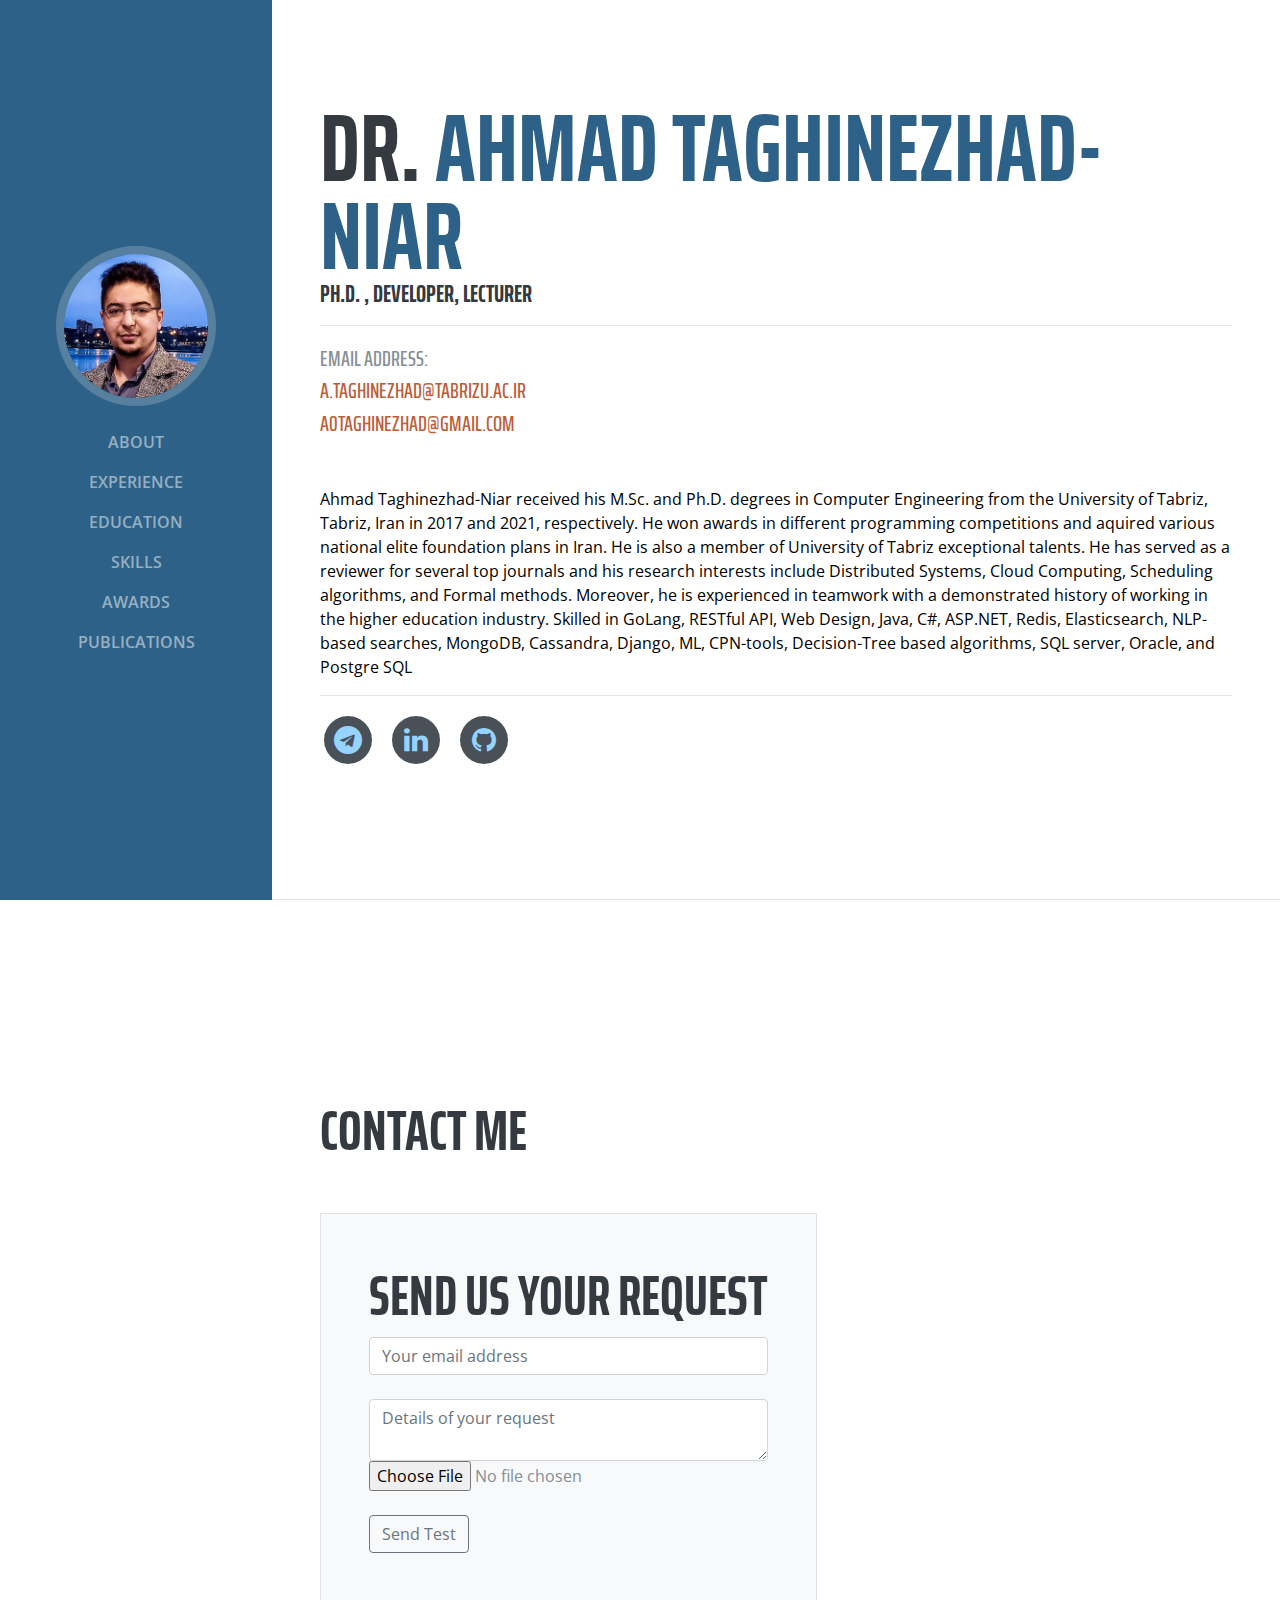
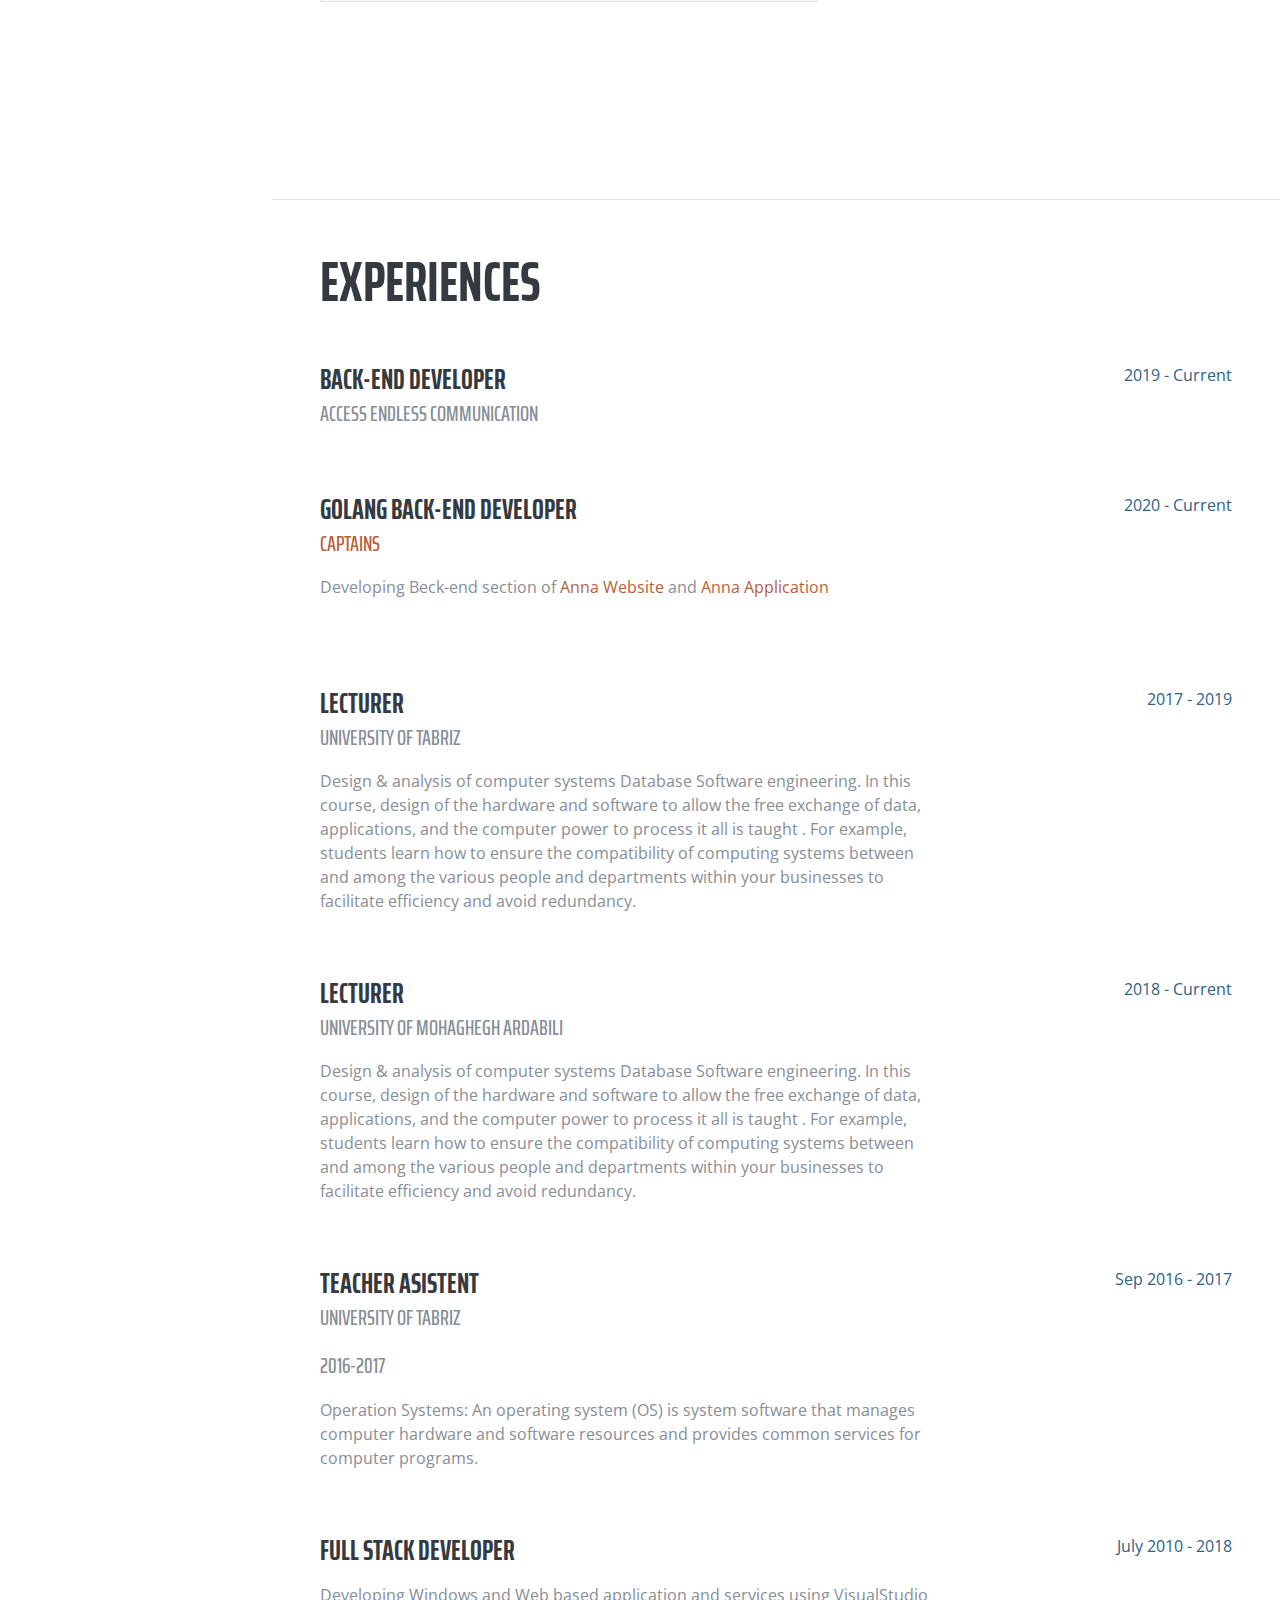
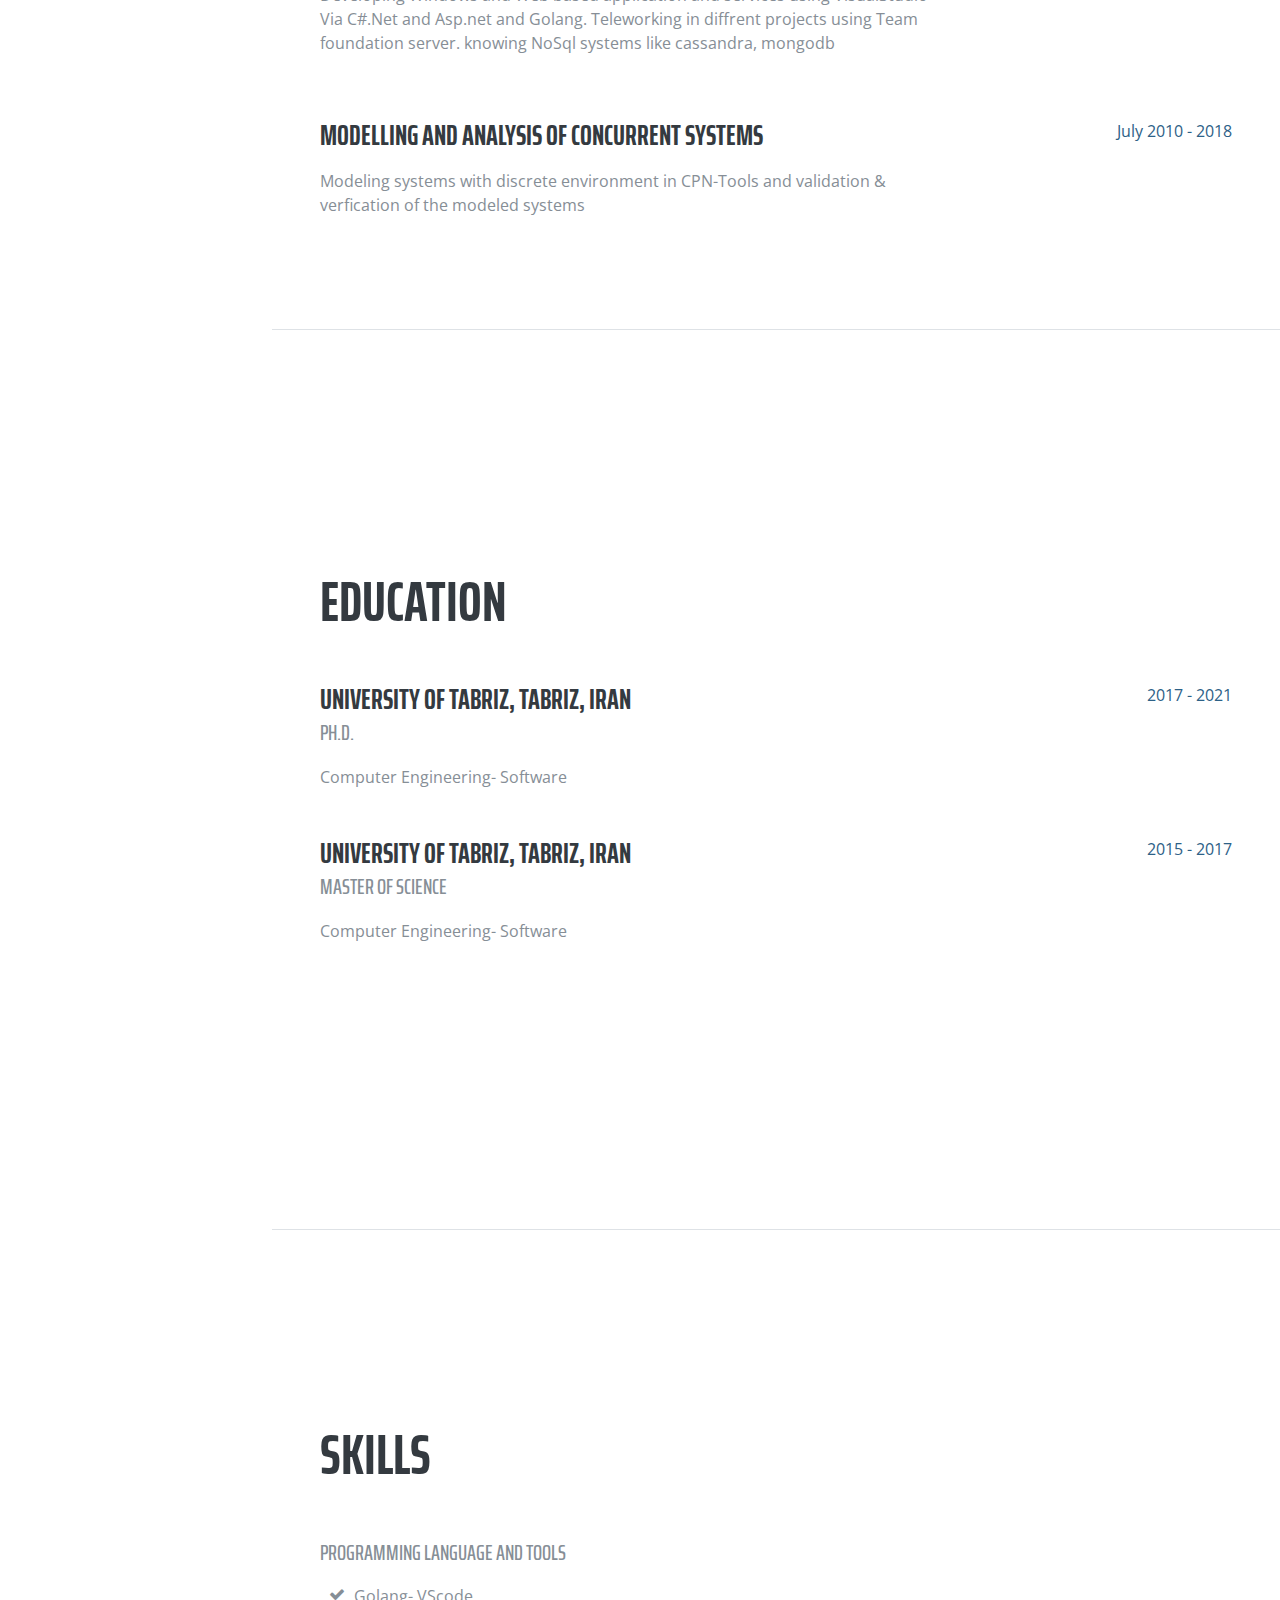
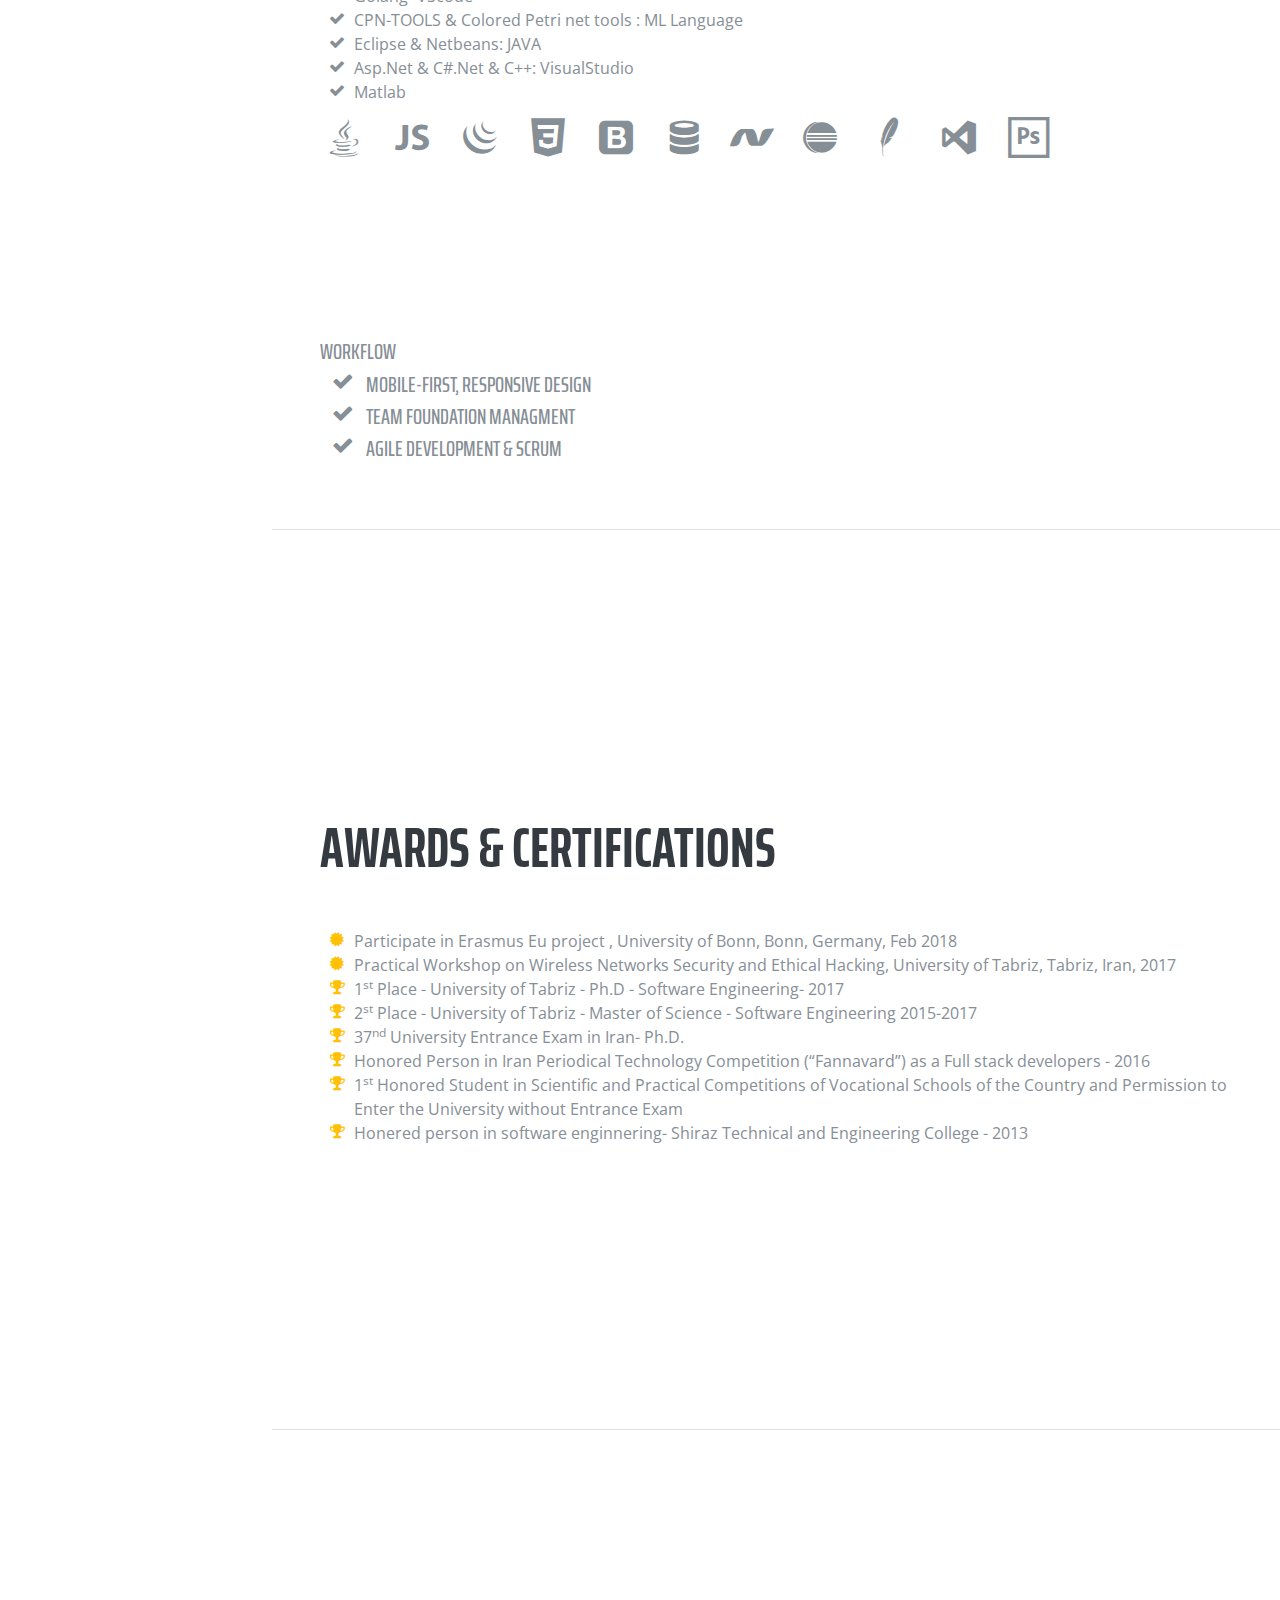
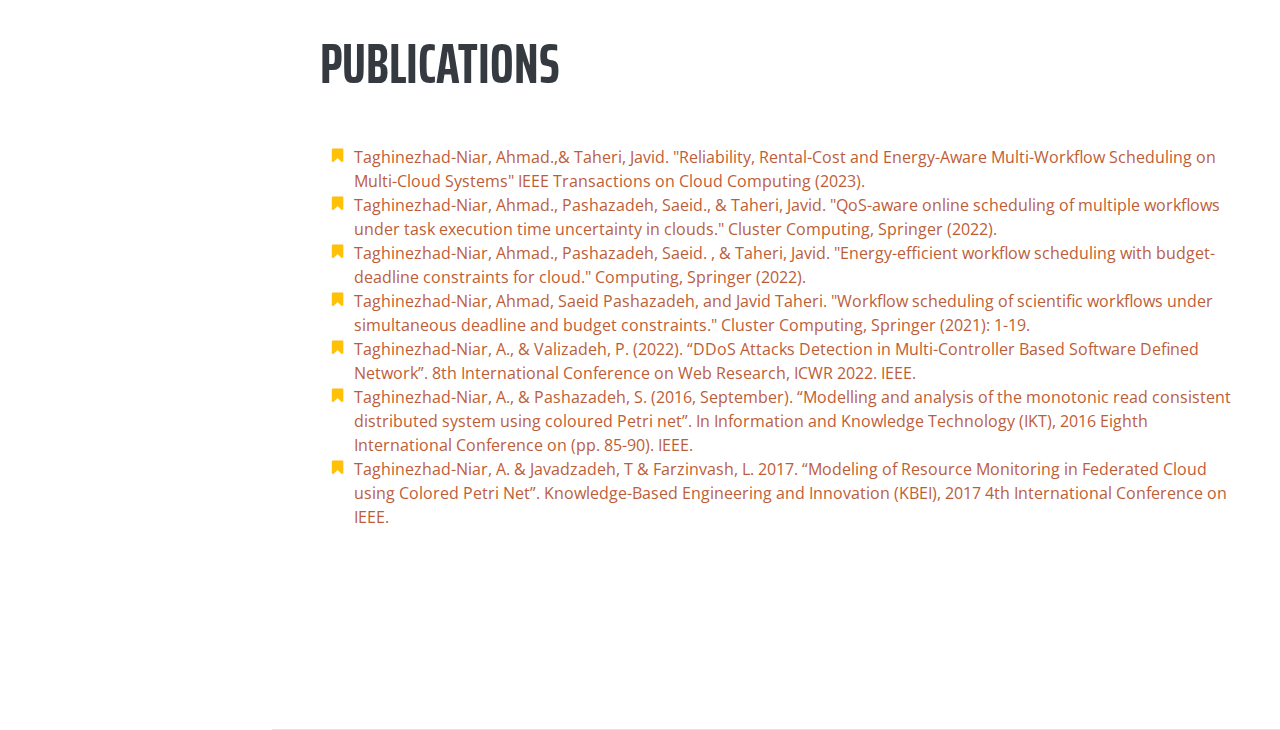
==== index.html @ 51c87438 "s" ====
﻿<!DOCTYPE html>
<html>
<head>
    <meta charset="utf-8" />
  

    <meta charset="utf-8" />
    <meta name="google-site-verification" content="B5YPhrkDGmtsv-eJi7Gr-svLdizsSWRBcEDOHNNgdO0" />
    <meta name="viewport" content="width=device-width, initial-scale=1, shrink-to-fit=no" />
    <meta name="description" content="Ahmad Taghinezhad-Niar earned his Ph.D. in Computer Software Engineering. He works as a project manager and a lecturer at various universities. He is also a Formal Methods and Scheduling Algorithms researcher with an emphasis on Distributed Systems, Cloud Computing, and Formal Methods. He also serves as a reviewer for several journals." 
    />
    <meta name="author" content="دکتر احمد تقی نژاد نیار" />
    <meta name="author" content="ahmad taghinezhad niar" />
    <meta name="keywords" content="دکتر احمد تقی نژاد, Taghinezhad, Ahmad taghinezhad niar, تقی نژاد نیار, احمد تقی نژاد نیار, taghinejad, taginejad, ahmad taghinijad niyar, taghinezhad niyar, niar" />
    <title>Ahmad Taghinezhad-Niar Personal Website</title>
    <link rel="shortcut icon" href="img/ppp.jpg" />

    <!-- Bootstrap core CSS -->
    <link href="vendor/bootstrap/css/bootstrap.min.css" rel="stylesheet">

    <!-- Custom fonts for this template -->
    <link href="https://fonts.googleapis.com/css?family=Saira+Extra+Condensed:100,200,300,400,500,600,700,800,900" rel="stylesheet">
    <link href="https://fonts.googleapis.com/css?family=Open+Sans:300,300i,400,400i,600,600i,700,700i,800,800i" rel="stylesheet">
    <link href="vendor/font-awesome/css/font-awesome.min.css" rel="stylesheet">
    <link href="vendor/devicons/css/devicons.min.css" rel="stylesheet">
    <link href="vendor/simple-line-icons/css/simple-line-icons.css" rel="stylesheet">

    <!-- Custom styles for this template -->
    <link href="css/resume.min.css" rel="stylesheet">
</head>
<body id="top-page">
    <nav class="navbar navbar-expand-lg navbar-dark bg-primary fixed-top" id="sideNav">
        <a class="navbar-brand js-scroll-trigger" href="#page-top">
            <span class="d-block d-lg-none">Menu</span>
            <span class="d-none d-lg-block">
                <img class="img-fluid img-profile rounded-circle mx-auto mb-2" src="img/ppp.jpg" alt="">
            </span>
        </a>
        <button class="navbar-toggler" type="button" data-toggle="collapse" data-target="#navbarSupportedContent" aria-controls="navbarSupportedContent" aria-expanded="false" aria-label="Toggle navigation">
            <span class="navbar-toggler-icon"></span>
        </button>
        <div class="collapse navbar-collapse" id="navbarSupportedContent">
            <ul class="navbar-nav">
                    <!-- <li class="nav-item">
                            <a class="nav-link js-scroll-trigger" href="http://www.zire0.ir/">Business Page</a>
                        </li> -->
                <li class="nav-item">
                    <a class="nav-link js-scroll-trigger" href="#about">About</a>
                </li>
                <li class="nav-item">
                    <a class="nav-link js-scroll-trigger" href="#experience">Experience</a>
                </li>
                <li class="nav-item">
                    <a class="nav-link js-scroll-trigger" href="#education">Education</a>
                </li>
                <li class="nav-item">
                    <a class="nav-link js-scroll-trigger" href="#skills">Skills</a>
                </li>
                <li class="nav-item">
                    <a class="nav-link js-scroll-trigger" href="#awards">Awards</a>
                </li>
                <li class="nav-item">
                    <a class="nav-link js-scroll-trigger" href="#publications">Publications</a>
                </li>
                <!--
                <li class="nav-item">
                    <a class="nav-link js-scroll-trigger" href="#projects">Projects</a>
                </li>
    -->
              
            </ul>
        </div>
    </nav>
    <div class="container-fluid p-0">

        <section class="resume-section p-3 p-lg-5 d-flex d-column" id="about">
            <div class="my-auto" style="margin-bottom: 0px; padding-bottom: 0px">
                <h1 class="mb-0">
                    Dr. 
                    <span class="text-primary">Ahmad Taghinezhad-Niar</span>
                    
                </h1>
                <h4>Ph.D. , Developer, Lecturer</h4>
               
                <div class="subheading mb-5">
                 

                    <hr />
                    Email Address:<br />
                
                    <a href="mailto:a.taghinezhad@tabrizu.ac.ir">a.taghinezhad@tabrizu.ac.ir</a>&nbsp;<br />
                    <a href="mailto:a0taghinezhad@gmail.com">a0taghinezhad@gmail.com</a>
                    
                </div>
                <p style="color: black" class="mb-1">
                     
                    Ahmad Taghinezhad-Niar received his M.Sc. and Ph.D. degrees in Computer Engineering from the University of Tabriz, Tabriz, Iran in 2017 and 2021, respectively. He won awards in different programming competitions and aquired various national elite foundation plans in Iran. He is also a member of University of Tabriz exceptional talents. He has served as a reviewer for several top journals and his research interests include Distributed Systems, Cloud Computing, Scheduling algorithms, and Formal methods.
                    Moreover, he is experienced in teamwork with a demonstrated history of working in the higher 
                     education industry. Skilled in GoLang, RESTful API, Web Design, Java, C#, ASP.NET, Redis, Elasticsearch, NLP-based searches, MongoDB, 
                     Cassandra, Django, ML, CPN-tools, Decision-Tree based algorithms, SQL server, Oracle, and Postgre SQL
                     
                </p>

                <hr />
                <ul class="list-inline list-social-icons mb-0">
                    <li class="list-inline-item">
                        <a href="https://telegram.me/ahmad_t72">
                            <span class="fa-stack fa-lg">
                                <i class="fa fa-circle fa-stack-2x"></i>
                                <i style="color: #96d3ff" class="fa fa-telegram fa-stack-1x fa-inverse"></i>
                            </span>
                        </a>
                    </li>
                    <li class="list-inline-item">
                        <a href="https://www.linkedin.com/in/ahmad-taghinezhad/">
                            <span class="fa-stack fa-lg">
                                <i class="fa fa-circle fa-stack-2x"></i>
                                <i style="color: #96d3ff" class="fa fa-linkedin fa-stack-1x fa-inverse"></i>
                            </span>
                        </a>
                    </li>
                    <li class="list-inline-item">
                        <a href="#">
                            <span class="fa-stack fa-lg">
                                <i class="fa fa-circle fa-stack-2x"></i>
                                <i style="color: #96d3ff" class="fa fa-github fa-stack-1x fa-inverse"></i>
                            </span>
                        </a>
                    </li>
                </ul>
                <h6 style="color: white">احمد تقی نژاد نیار</h6>
            </div>
        </section>


    <section class="resume-section p-3 p-lg-5 d-flex flex-column" id="experience">
        <div class="my-auto">
            <h2 class="mb-5">Contact Me</h2>
            <div class="resume-item d-flex flex-column flex-md-row mb-6">
                <div class="resume-content mr-auto">
                        <div class="h-100 p-5 bg-light border rounded-6">
                            <h2>Send us your request</h2>
                        
                            <form method="POST" action="https://formsubmit.co/947dd729cec1f46c27b9bd6a5f6f49b9" enctype="multipart/form-data">
                                <input type="email" class="form-control" name="email" placeholder="Your email address"><br>
                                <input type="hidden" name="_next" value="https://taghinejad.github.io/index/response.html">
                                <textarea name="message" class="form-control" placeholder="Details of your request"></textarea>
                                <input type="file" class="form-control-file"><br>
                                <button class="btn btn-outline-secondary" type="submit">Send Test</button>
                            </form>
                        
                        </div>
    
                </div>
    </section>



        <section class="resume-section p-3 p-lg-5 d-flex flex-column" id="experience">
            <div class="my-auto">
                <h2 class="mb-5">Experiences</h2>
                <div class="resume-item d-flex flex-column flex-md-row mb-5">
                    <div class="resume-content mr-auto">
                        <h3 class="mb-0">Back-end Developer</h3>
                
                        <div class="subheading mb-3">Access Endless Communication</div>
                      
                    </div>
                    <div class="resume-date text-md-right">
                        <span class="text-primary">2019 - Current</span>
                    </div>
                
                </div>
    <div class="resume-item d-flex flex-column flex-md-row mb-5">
        <div class="resume-content mr-auto">
            <h3 class="mb-0">Golang Back-end Developer</h3>
    
            <div class="subheading mb-3">
<a href="https://www.captainwell.com/"> Captains</a>

            </div>
            <p>
                Developing Beck-end section of <a href="https://www.captainwell.com/"> Anna Website</a>  and <a href="https://play.google.com/store/apps/details?id=com.anna.app&hl=en_AU"> Anna Application </a><br> <br>


            
    
            </p>
        </div>
        <div class="resume-date text-md-right">
            <span class="text-primary">2020 - Current</span>
        </div>
    
    </div>

                <div class="resume-item d-flex flex-column flex-md-row mb-5">
                    <div class="resume-content mr-auto">
                        <h3 class="mb-0">Lecturer</h3>
                        <div class="subheading mb-3">UNIVERSITY OF TABRIZ</div>

                        <p>
                            Design & analysis of computer systems
                            Database
                            Software engineering.
                            In this course,  design of the hardware and software to allow the free exchange of data, applications, and the computer power to process it all is taught . For example, students learn how to ensure the compatibility of computing systems between and among the various people and departments within your businesses to facilitate efficiency and avoid redundancy.

                        </p>
                    </div>
                    <div class="resume-date text-md-right">
                        <span class="text-primary">2017 - 2019</span>
                    </div>
                    
                </div>
                    <div class="resume-item d-flex flex-column flex-md-row mb-5">
                        <div class="resume-content mr-auto">
                            <h3 class="mb-0">Lecturer</h3>

                            <div class="subheading mb-3">UNIVERSITY OF Mohaghegh ardabili</div>
                            <p>
                                Design & analysis of computer systems
                                Database
                                Software engineering.
                                In this course, design of the hardware and software to allow the free exchange of data, applications, and
                                the computer power to process it all is taught . For example, students learn how to ensure the compatibility
                                of computing systems between and among the various people and departments within your businesses to
                                facilitate efficiency and avoid redundancy.
                    
                            </p>
                        </div>
                        <div class="resume-date text-md-right">
                            <span class="text-primary">2018 - Current</span>
                        </div>
                    
                    </div>

                <div class="resume-item d-flex flex-column flex-md-row mb-5">
                    <div class="resume-content mr-auto">
                        <h3 class="mb-0">Teacher Asistent</h3>
                        <div class="subheading mb-3">UNIVERSITY OF TABRIZ</div>
                        <div class="subheading mb-3">2016-2017</div>
                        <p>Operation Systems: An operating system (OS) is system software that manages computer hardware and software resources and provides common services for computer programs.</p>
                    </div>
                    <div class="resume-date text-md-right">
                        <span class="text-primary">Sep 2016 -  2017</span>
                    </div>
                </div>

                <div class="resume-item d-flex flex-column flex-md-row mb-5">
                    <div class="resume-content mr-auto">
                        <h3 class="mb-0">Full Stack Developer</h3>
                        <div class="subheading mb-3"></div>
                        <p>
                            Developing Windows and Web based application and services using VisualStudio
                            Via C#.Net and Asp.net and Golang. Teleworking in diffrent projects using Team foundation server.
                            knowing NoSql systems like cassandra, mongodb
                        </p>
                    </div>
                    <div class="resume-date text-md-right">
                        <span class="text-primary">July 2010 - 2018</span>
                    </div>
                </div>

                <div class="resume-item d-flex flex-column flex-md-row mb-5">
                    <div class="resume-content mr-auto">
                        <h3 class="mb-0">Modelling and Analysis of Concurrent Systems</h3>
                        <div class="subheading mb-3"></div>
                        <p>Modeling systems with discrete environment in CPN-Tools and validation &amp verfication of the modeled systems </p>
                    </div>
                    <div class="resume-date text-md-right">
                        <span class="text-primary">July 2010 - 2018</span>
                    </div>
                </div>



            </div>

        </section>

        <section class="resume-section p-3 p-lg-5 d-flex flex-column" id="education">
            <div class="my-auto">
                <h2 class="mb-5">Education</h2>

                <div class="resume-item d-flex flex-column flex-md-row mb-5">
                    <div class="resume-content mr-auto">
                        <h3 class="mb-0">University of Tabriz, Tabriz, Iran</h3>
                        <div class="subheading mb-3">Ph.D. </div>
                        <div> Computer Engineering- Software </div>
                    </div>
                    <div class="resume-date text-md-right">
                        <span class="text-primary">2017 - 2021</span>
                    </div>
                </div>

                <div class="resume-item d-flex flex-column flex-md-row mb-5">
                    <div class="resume-content mr-auto">
                        <h3 class="mb-0">University of Tabriz, Tabriz, Iran</h3>
                        <div class="subheading mb-3">Master of Science</div>
                        <div>Computer Engineering- Software</div>
                    </div>
                    <div class="resume-date text-md-right">
                        <span class="text-primary"> 2015 - 2017</span>
                    </div>
                </div>
<!--
                <div class="resume-item d-flex flex-column flex-md-row mb-5">
                    <div class="resume-content mr-auto">
                        <h3 class="mb-0">Shiraz Technical and Engineering College, Shiraz, Iran</h3>
                        <div class="subheading mb-3">Bachelor of Science</div>
                        <div>Computer Engineering- Software</div>
                    </div>
                    <div class="resume-date text-md-right">
                        <span class="text-primary">Jan 2013 - Sep 2014</span>
                    </div>
                </div>

                <div class="resume-item d-flex flex-column flex-md-row mb-5">
                    <div class="resume-content mr-auto">
                        <h3 class="mb-0">Technical and Vocational University of Tehran, Tehran, Iran</h3>
                        <div class="subheading mb-3">Associate's degree</div>
                        <div>Software</div>

                    </div>
                    <div class="resume-date text-md-right">
                        <span class="text-primary">Jan 2011 - Jan 2013</span>
                    </div>
                </div>
-->

            </div>
        </section>

        <section class="resume-section p-3 p-lg-5 d-flex flex-column" id="skills">
            <div class="my-auto">
                <h2 class="mb-5">Skills</h2>


                <div class="subheading mb-3">Programming Language and Tools</div>
                <ul class="fa-ul mb-0">
                    <li>
                        <i class="fa-li fa fa-check"></i>
                      Golang- VScode
                    </li>
                    <li>
                        <i class="fa-li fa fa-check"></i>
                        CPN-TOOLS &amp; Colored Petri net tools : ML Language
                    </li>
                    <li>
                        <i class="fa-li fa fa-check"></i>
                        Eclipse &amp; Netbeans: JAVA
                    </li>
                    <li>
                        <i class="fa-li fa fa-check"></i>
                        Asp.Net &amp; C#.Net &amp; C++: VisualStudio
                    </li>
                    <li>
                        <i class="fa-li fa fa-check"></i>
                        Matlab
                    </li>
                </ul>
                <ul class="list-inline list-icons">
                    <li class="list-inline-item">
                        <i class="devicons devicons-java"></i>
                    </li>

                    <li class="list-inline-item">
                        <i class="devicons devicons-javascript"></i>
                    </li>
                    <li class="list-inline-item">
                        <i class="devicons devicons-jquery"></i>
                    </li>
                    <li class="list-inline-item">
                        <i class="devicons devicons-css3"></i>
                    </li>
                    <li class="list-inline-item">
                        <i class="devicons devicons-bootstrap"></i>
                    </li>


                    <li class="list-inline-item">
                        <i class="devicons devicons-database"></i>
                    </li>
                    <li class="list-inline-item">
                        <i class="devicons devicons-dotnet"></i>
                    </li>
                    <li class="list-inline-item">
                        <i class="devicons devicons-eclipse"></i>
                    </li>



                    <li class="list-inline-item">
                        <i class="devicons devicons-sqllite"></i>
                    </li>
                    <li class="list-inline-item">
                        <i class="devicons devicons-visualstudio"></i>
                    </li>
                    <li class="list-inline-item">
                        <i class="devicons devicons-photoshop"></i>
                    </li>
                </ul>
            </div>
            <div class="subheading mb-3">
                Workflow
                <ul class="fa-ul mb-0">
                    <li>
                        <i class="fa-li fa fa-check"></i>
                        Mobile-First, Responsive Design
                    </li>
                    <li>
                        <i class="fa-li fa fa-check"></i>
                        Team Foundation Managment
                    </li>
                    <li>
                        <i class="fa-li fa fa-check"></i>
                        Agile Development &amp; Scrum
                    </li>
                </ul>
            </div>
        </section>



        <section class="resume-section p-3 p-lg-5 d-flex flex-column" id="awards">
            <div class="my-auto">
                <h2 class="mb-5">Awards &amp; Certifications</h2>
                <ul class="fa-ul mb-0">
                    <li>
                        <i class="fa-li fa fa-certificate text-warning"></i>
                        Participate in Erasmus Eu project , University of Bonn, Bonn, Germany, Feb 2018
                    </li>
                    <li>
                        <i class="fa-li fa fa-certificate text-warning"></i>
                        Practical Workshop on Wireless Networks Security and Ethical Hacking, University of Tabriz, Tabriz, Iran, 2017
                    </li>

                    <li>
                        <i class="fa-li fa fa-trophy text-warning"></i>
                        1<sup>st</sup>
                        Place - University of Tabriz - Ph.D - Software Engineering- 2017
                    </li>
                    <li>
                        <i class="fa-li fa fa-trophy text-warning"></i>
                        2<sup>st</sup>
                        Place - University of Tabriz - Master of Science - Software Engineering 2015-2017
                    </li>
                    <li>
                        <i class="fa-li fa fa-trophy text-warning"></i>
                        37<sup>nd</sup>
                        University Entrance Exam in Iran- Ph.D.
                    </li>
                    <li>
                        <i class="fa-li fa fa-trophy text-warning"></i>

                        Honored Person in Iran Periodical Technology Competition (“Fannavard”) as a Full stack developers - 2016
                    </li>

                    <li>
                        <i class="fa-li fa fa-trophy text-warning"></i>
                        1<sup>st</sup>
                        Honored Student in  Scientific and Practical Competitions of Vocational Schools of the Country and Permission to Enter the University without Entrance Exam
                    </li>
                    <li>
                        <i class="fa-li fa fa-trophy text-warning"></i>

                        Honered person in software enginnering-  Shiraz Technical and Engineering College - 2013
                    </li>
                </ul>
            </div>
        </section>

        <section class="resume-section p-3 p-lg-5 d-flex flex-column" id="publications">
            <div class="my-auto">
                <h2 class="mb-5">PUBLICATIONS</h2>
                <ul class="fa-ul mb-0">
                    <li>
                        <i class="fa-li fa fa-bookmark text-warning"></i>
                        <a href="https://doi.org/10.1109/TCC.2022.3223869">
                        Taghinezhad-Niar, Ahmad.,& Taheri, Javid. "Reliability, Rental-Cost and Energy-Aware Multi-Workflow Scheduling on Multi-Cloud Systems" IEEE Transactions on Cloud Computing (2023).
                    </a>
                    <li>
                        <i class="fa-li fa fa-bookmark text-warning"></i>
                        <a href="https://doi.org/10.1007/s10586-022-03600-8">
                        Taghinezhad-Niar, Ahmad., Pashazadeh, Saeid., & Taheri, Javid. "QoS-aware online scheduling of multiple workflows under task execution time uncertainty in clouds." Cluster Computing, Springer (2022).
                    </a>
                    </li>
                                        <li>
                        <i class="fa-li fa fa-bookmark text-warning"></i>
                        <a href="https://doi.org/10.1007/s00607-021-01030-9">
                        Taghinezhad-Niar, Ahmad., Pashazadeh, Saeid. , & Taheri, Javid. "Energy-efficient workflow scheduling with budget-deadline constraints for cloud." Computing, Springer (2022).
                        </a>
                    </li>
                    <li>
                        <i class="fa-li fa fa-bookmark text-warning"></i>
                           <a href="https://doi.org/10.1007/s10586-021-03314-3">
                        Taghinezhad-Niar, Ahmad, Saeid Pashazadeh, and Javid Taheri. "Workflow scheduling of scientific workflows under
                        simultaneous deadline and budget constraints." Cluster Computing, Springer (2021): 1-19.
                           </a>
                    </li>
                    <li>
                        <i class="fa-li fa fa-bookmark text-warning"></i>
                        <a href="#">
                        Taghinezhad-Niar, A., & Valizadeh, P. (2022). “DDoS Attacks Detection in Multi-Controller Based 
                        Software Defined Network”. 8th International Conference on Web Research, ICWR 2022. IEEE.
                    </a>
                    </li>

                    <li>
                        <i class="fa-li fa fa-bookmark text-warning"></i>
                        <a href="https://doi.org/10.1109/IKT.2016.7777791">
                        Taghinezhad-Niar, A., & Pashazadeh, S. (2016, September). “Modelling and analysis of the monotonic read consistent distributed system using coloured Petri net”. In Information and Knowledge Technology (IKT), 2016 Eighth International Conference on (pp. 85-90). IEEE.
                    </a>
                    </li>
                    <li>
                        <i class="fa-li fa fa-bookmark text-warning"></i>
                        <a href="https://doi.org/10.1109/KBEI.2017.8324866">
                        Taghinezhad-Niar, A. & Javadzadeh, T & Farzinvash, L. 2017. “Modeling of Resource Monitoring in Federated Cloud using Colored Petri Net”. Knowledge-Based Engineering and Innovation (KBEI), 2017 4th International Conference on IEEE.
                        </a>
                    </li>
                </ul>
            </div>
        </section>

        

    </div>

   
    <!-- Bootstrap core JavaScript -->
    <script src="vendor/jquery/jquery.min.js"></script>
    <script src="vendor/bootstrap/js/bootstrap.bundle.min.js"></script>

    <!-- Plugin JavaScript -->
    <script src="vendor/jquery-easing/jquery.easing.min.js"></script>

    <!-- Custom scripts for this template -->
    <script src="js/resume.min.js"></script>
</body>
</html>
---- vendor/devicons/css/devicons.min.css ----
/*!
 *  Devicons 1.8.0 made by Theodore Vorillas / http://vorillaz.com 
 */
@font-face{font-family:devicons;src:url(../fonts/devicons.eot?xqxft6);src:url(../fonts/devicons.eot?#iefixxqxft6) format("embedded-opentype"),url(../fonts/devicons.woff?xqxft6) format("woff"),url(../fonts/devicons.ttf?xqxft6) format("truetype"),url(../fonts/devicons.svg?xqxft6#devicons) format("svg");font-weight:400;font-style:normal}.devicons{font-family:devicons;speak:none;font-style:normal;font-weight:400;font-variant:normal;text-transform:none;line-height:1;-webkit-font-smoothing:antialiased;-moz-osx-font-smoothing:grayscale}.devicons-git:before{content:"\e602"}.devicons-git_compare:before{content:"\e628"}.devicons-git_branch:before{content:"\e625"}.devicons-git_commit:before{content:"\e629"}.devicons-git_pull_request:before{content:"\e626"}.devicons-git_merge:before{content:"\e627"}.devicons-bitbucket:before{content:"\e603"}.devicons-github_alt:before{content:"\e608"}.devicons-github_badge:before{content:"\e609"}.devicons-github:before{content:"\e60a"}.devicons-github_full:before{content:"\e617"}.devicons-java:before{content:"\e638"}.devicons-ruby:before{content:"\e639"}.devicons-scala:before{content:"\e637"}.devicons-python:before{content:"\e63c"}.devicons-go:before{content:"\e624"}.devicons-ruby_on_rails:before{content:"\e63b"}.devicons-django:before{content:"\e61d"}.devicons-markdown:before{content:"\e63e"}.devicons-php:before{content:"\e63d"}.devicons-mysql:before{content:"\e604"}.devicons-streamline:before{content:"\e605"}.devicons-database:before{content:"\e606"}.devicons-laravel:before{content:"\e63f"}.devicons-javascript:before{content:"\e64e"}.devicons-angular:before{content:"\e653"}.devicons-backbone:before{content:"\e652"}.devicons-coffeescript:before{content:"\e651"}.devicons-jquery:before{content:"\e650"}.devicons-modernizr:before{content:"\e620"}.devicons-jquery_ui:before{content:"\e654"}.devicons-ember:before{content:"\e61b"}.devicons-dojo:before{content:"\e61c"}.devicons-nodejs:before{content:"\e619"}.devicons-nodejs_small:before{content:"\e618"}.devicons-javascript_shield:before{content:"\e64f"}.devicons-bootstrap:before{content:"\e647"}.devicons-sass:before{content:"\e64b"}.devicons-css3_full:before{content:"\e64a"}.devicons-css3:before{content:"\e649"}.devicons-html5:before{content:"\e636"}.devicons-html5_multimedia:before{content:"\e632"}.devicons-html5_device_access:before{content:"\e633"}.devicons-html5_3d_effects:before{content:"\e635"}.devicons-html5_connectivity:before{content:"\e634"}.devicons-ghost_small:before{content:"\e614"}.devicons-ghost:before{content:"\e61f"}.devicons-magento:before{content:"\e640"}.devicons-joomla:before{content:"\e641"}.devicons-jekyll_small:before{content:"\e60d"}.devicons-drupal:before{content:"\e642"}.devicons-wordpress:before{content:"\e60b"}.devicons-grunt:before{content:"\e64c"}.devicons-bower:before{content:"\e64d"}.devicons-npm:before{content:"\e61e"}.devicons-yahoo_small:before{content:"\e62b"}.devicons-yahoo:before{content:"\e615"}.devicons-bing_small:before{content:"\e600"}.devicons-windows:before{content:"\e60f"}.devicons-linux:before{content:"\e612"}.devicons-ubuntu:before{content:"\e63a"}.devicons-android:before{content:"\e60e"}.devicons-apple:before{content:"\e611"}.devicons-appstore:before{content:"\e613"}.devicons-phonegap:before{content:"\e630"}.devicons-blackberry:before{content:"\e623"}.devicons-stackoverflow:before{content:"\e610"}.devicons-techcrunch:before{content:"\e62c"}.devicons-codrops:before{content:"\e62f"}.devicons-css_tricks:before{content:"\e601"}.devicons-smashing_magazine:before{content:"\e62d"}.devicons-netmagazine:before{content:"\e62e"}.devicons-codepen:before{content:"\e616"}.devicons-cssdeck:before{content:"\e62a"}.devicons-hackernews:before{content:"\e61a"}.devicons-dropbox:before{content:"\e607"}.devicons-google_drive:before{content:"\e631"}.devicons-visualstudio:before{content:"\e60c"}.devicons-unity_small:before{content:"\e621"}.devicons-raspberry_pi:before{content:"\e622"}.devicons-chrome:before{content:"\e643"}.devicons-ie:before{content:"\e644"}.devicons-firefox:before{content:"\e645"}.devicons-opera:before{content:"\e646"}.devicons-safari:before{content:"\e648"}.devicons-swift:before{content:"\e655"}.devicons-symfony:before{content:"\e656"}.devicons-symfony_badge:before{content:"\e657"}.devicons-less:before{content:"\e658"}.devicons-stylus:before{content:"\e659"}.devicons-trello:before{content:"\e65a"}.devicons-atlassian:before{content:"\e65b"}.devicons-jira:before{content:"\e65c"}.devicons-envato:before{content:"\e65d"}.devicons-snap_svg:before{content:"\e65e"}.devicons-raphael:before{content:"\e65f"}.devicons-google_analytics:before{content:"\e660"}.devicons-compass:before{content:"\e661"}.devicons-onedrive:before{content:"\e662"}.devicons-gulp:before{content:"\e663"}.devicons-atom:before{content:"\e664"}.devicons-cisco:before{content:"\e665"}.devicons-nancy:before{content:"\e666"}.devicons-clojure:before{content:"\e668"}.devicons-clojure_alt:before{content:"\e66a"}.devicons-perl:before{content:"\e669"}.devicons-celluloid:before{content:"\e66b"}.devicons-w3c:before{content:"\e66c"}.devicons-redis:before{content:"\e66d"}.devicons-postgresql:before{content:"\e66e"}.devicons-webplatform:before{content:"\e66f"}.devicons-jenkins:before{content:"\e667"}.devicons-requirejs:before{content:"\e670"}.devicons-opensource:before{content:"\e671"}.devicons-typo3:before{content:"\e672"}.devicons-uikit:before{content:"\e673"}.devicons-doctrine:before{content:"\e674"}.devicons-groovy:before{content:"\e675"}.devicons-nginx:before{content:"\e676"}.devicons-haskell:before{content:"\e677"}.devicons-zend:before{content:"\e678"}.devicons-gnu:before{content:"\e679"}.devicons-yeoman:before{content:"\e67a"}.devicons-heroku:before{content:"\e67b"}.devicons-debian:before{content:"\e67d"}.devicons-travis:before{content:"\e67e"}.devicons-dotnet:before{content:"\e67f"}.devicons-codeigniter:before{content:"\e680"}.devicons-javascript_badge:before{content:"\e681"}.devicons-yii:before{content:"\e682"}.devicons-msql_server:before{content:"\e67c"}.devicons-composer:before{content:"\e683"}.devicons-krakenjs_badge:before{content:"\e684"}.devicons-krakenjs:before{content:"\e685"}.devicons-mozilla:before{content:"\e686"}.devicons-firebase:before{content:"\e687"}.devicons-sizzlejs:before{content:"\e688"}.devicons-creativecommons:before{content:"\e689"}.devicons-creativecommons_badge:before{content:"\e68a"}.devicons-mitlicence:before{content:"\e68b"}.devicons-senchatouch:before{content:"\e68c"}.devicons-bugsense:before{content:"\e68d"}.devicons-extjs:before{content:"\e68e"}.devicons-mootools_badge:before{content:"\e68f"}.devicons-mootools:before{content:"\e690"}.devicons-ruby_rough:before{content:"\e691"}.devicons-komodo:before{content:"\e692"}.devicons-coda:before{content:"\e693"}.devicons-bintray:before{content:"\e694"}.devicons-terminal:before{content:"\e695"}.devicons-code:before{content:"\e696"}.devicons-responsive:before{content:"\e697"}.devicons-dart:before{content:"\e698"}.devicons-aptana:before{content:"\e699"}.devicons-mailchimp:before{content:"\e69a"}.devicons-netbeans:before{content:"\e69b"}.devicons-dreamweaver:before{content:"\e69c"}.devicons-brackets:before{content:"\e69d"}.devicons-eclipse:before{content:"\e69e"}.devicons-cloud9:before{content:"\e69f"}.devicons-scrum:before{content:"\e6a0"}.devicons-prolog:before{content:"\e6a1"}.devicons-terminal_badge:before{content:"\e6a2"}.devicons-code_badge:before{content:"\e6a3"}.devicons-mongodb:before{content:"\e6a4"}.devicons-meteor:before{content:"\e6a5"}.devicons-meteorfull:before{content:"\e6a6"}.devicons-fsharp:before{content:"\e6a7"}.devicons-rust:before{content:"\e6a8"}.devicons-ionic:before{content:"\e6a9"}.devicons-sublime:before{content:"\e6aa"}.devicons-appcelerator:before{content:"\e6ab"}.devicons-asterisk:before{content:"\e6ac"}.devicons-aws:before{content:"\e6ad"}.devicons-digital-ocean:before{content:"\e6ae"}.devicons-dlang:before{content:"\e6af"}.devicons-docker:before{content:"\e6b0"}.devicons-erlang:before{content:"\e6b1"}.devicons-google-cloud-platform:before{content:"\e6b2"}.devicons-grails:before{content:"\e6b3"}.devicons-illustrator:before{content:"\e6b4"}.devicons-intellij:before{content:"\e6b5"}.devicons-materializecss:before{content:"\e6b6"}.devicons-openshift:before{content:"\e6b7"}.devicons-photoshop:before{content:"\e6b8"}.devicons-rackspace:before{content:"\e6b9"}.devicons-react:before{content:"\e6ba"}.devicons-redhat:before{content:"\e6bb"}.devicons-scriptcs:before{content:"\e6bc"}.devicons-sqllite:before{content:"\e6c4"}.devicons-vim:before{content:"\e6c5"}
---- css/resume.min.css ----
body{font-family:'Open Sans',serif;padding-top:54px;color:#868e96}@media (min-width:992px){body{padding-top:0;padding-left:17rem}}h1,h2,h3,h4,h5,h6{font-family:'Saira Extra Condensed',serif;font-weight:700;text-transform:uppercase;color:#343a40}h1{font-size:6rem;line-height:5.5rem}h2{font-size:3.5rem}.subheading{text-transform:uppercase;font-weight:500;font-family:'Saira Extra Condensed',serif;font-size:1.35rem}.list-social-icons a{color:#495057}.list-social-icons a:hover{color:#bd5d38}.list-social-icons a .fa-lg{font-size:1.75rem}.list-icons{font-size:3rem}.list-icons .list-inline-item i:hover{color:#bd5d38}#sideNav .navbar-nav .nav-item .nav-link{font-weight:600;text-transform:uppercase}@media (min-width:992px){#sideNav{text-align:center;position:fixed;top:0;left:0;display:flex;flex-direction:column;width:17rem;height:100vh}#sideNav .navbar-brand{display:flex;margin:auto auto 0;padding:.5rem}#sideNav .navbar-brand .img-profile{max-width:10rem;max-height:10rem;border:.5rem solid rgba(255,255,255,.2)}#sideNav .navbar-collapse{display:flex;align-items:flex-start;flex-grow:0;width:100%;margin-bottom:auto}#sideNav .navbar-collapse .navbar-nav{flex-direction:column;width:100%}#sideNav .navbar-collapse .navbar-nav .nav-item{display:block}#sideNav .navbar-collapse .navbar-nav .nav-item .nav-link{display:block}}section.resume-section{border-bottom:1px solid #dee2e6;padding-top:5rem!important;padding-bottom:5rem!important}section.resume-section .resume-item .resume-date{min-width:none}@media (min-width:768px){section.resume-section{min-height:100vh}section.resume-section .resume-item .resume-date{min-width:18rem}}@media (min-width:992px){section.resume-section{padding-top:3rem!important;padding-bottom:3rem!important}}.bg-primary{background-color:#2d6187 !important}.text-primary{color:#2d6187!important}a{color:#bd5d38}a:active,a:focus,a:hover{color:#824027}
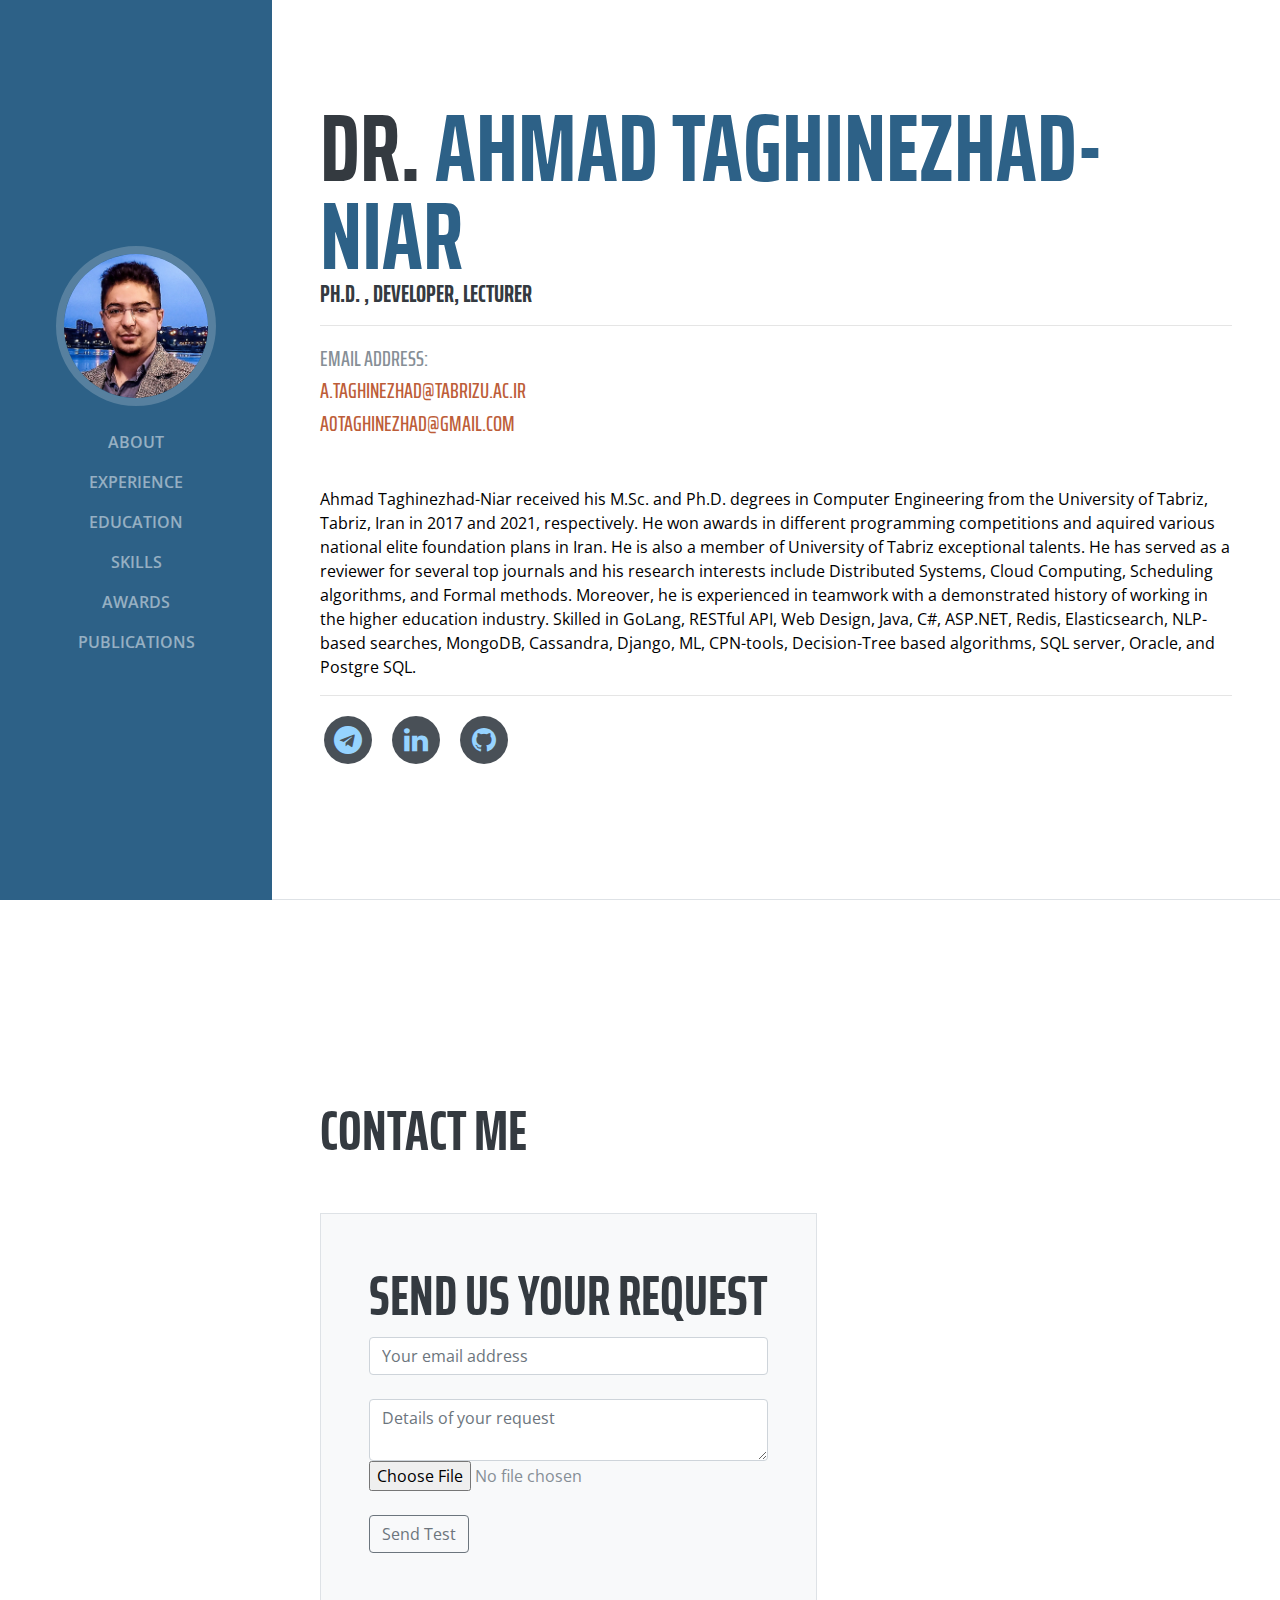
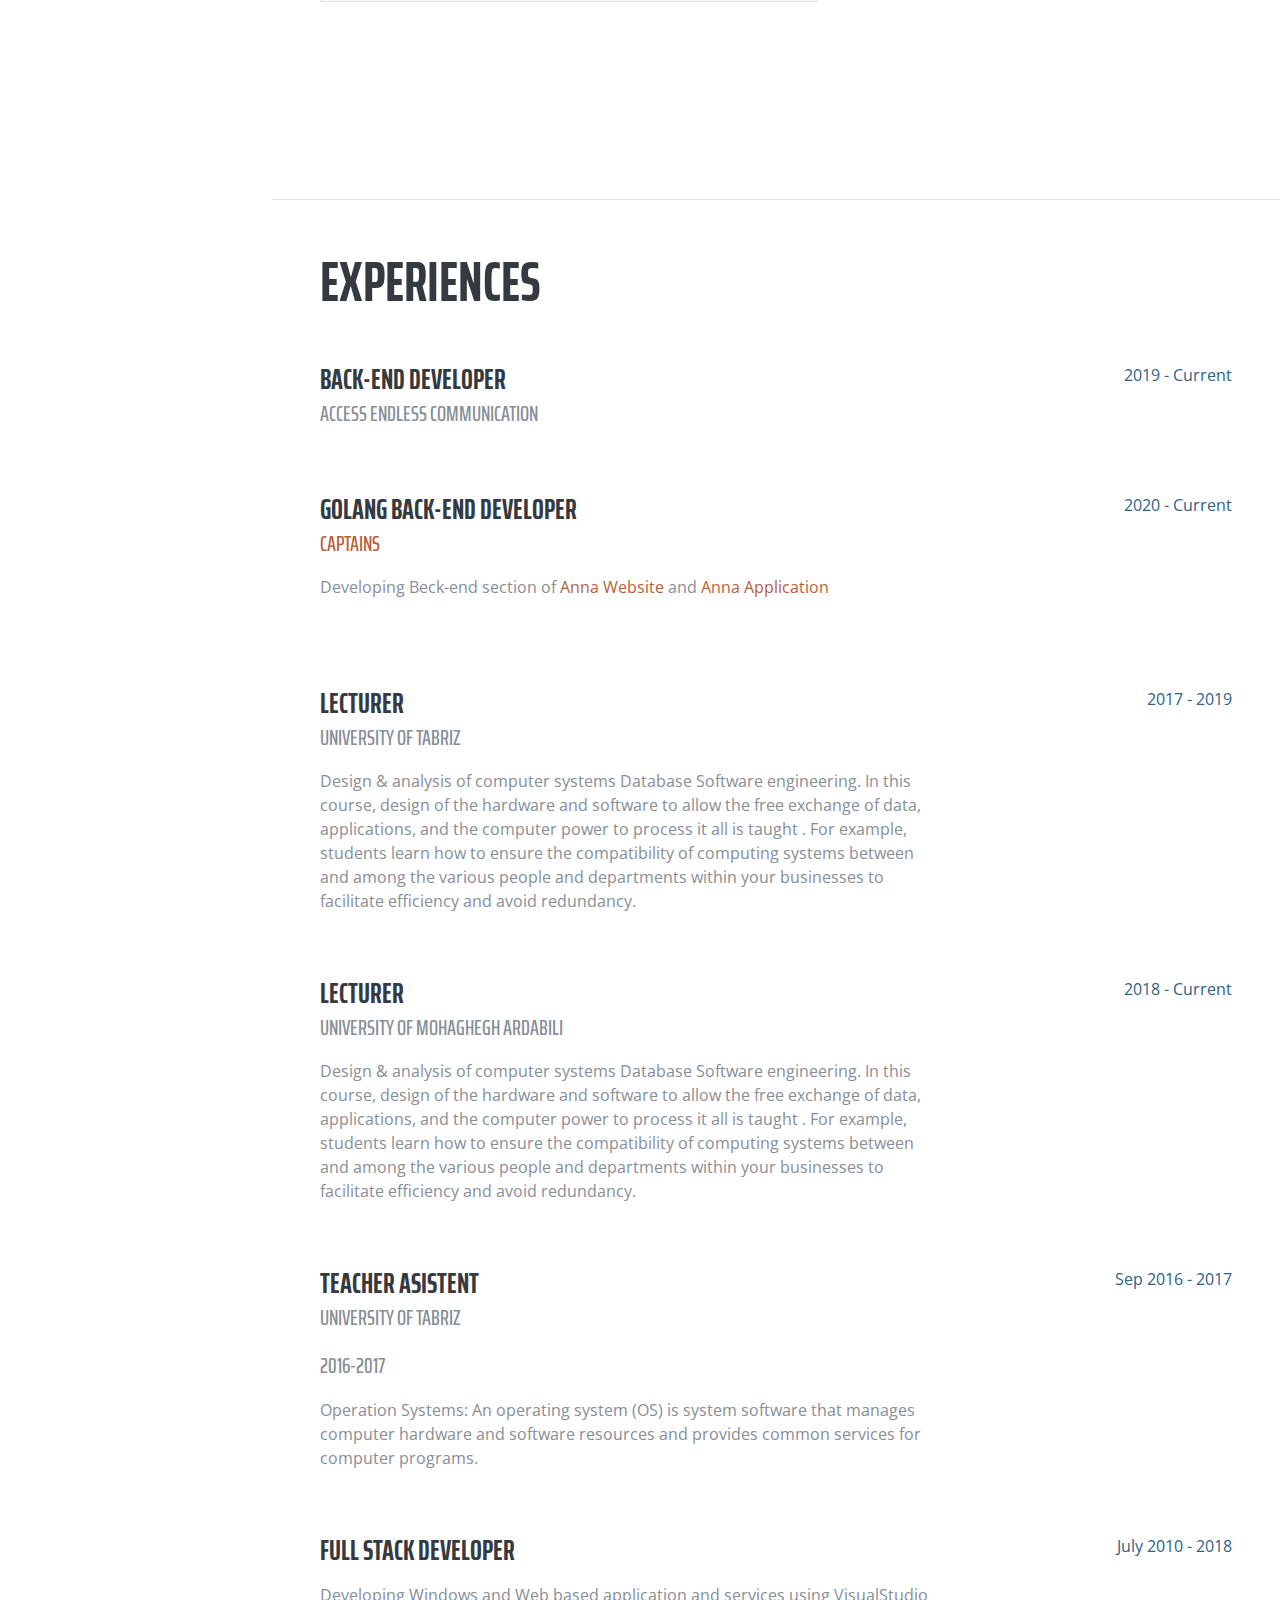
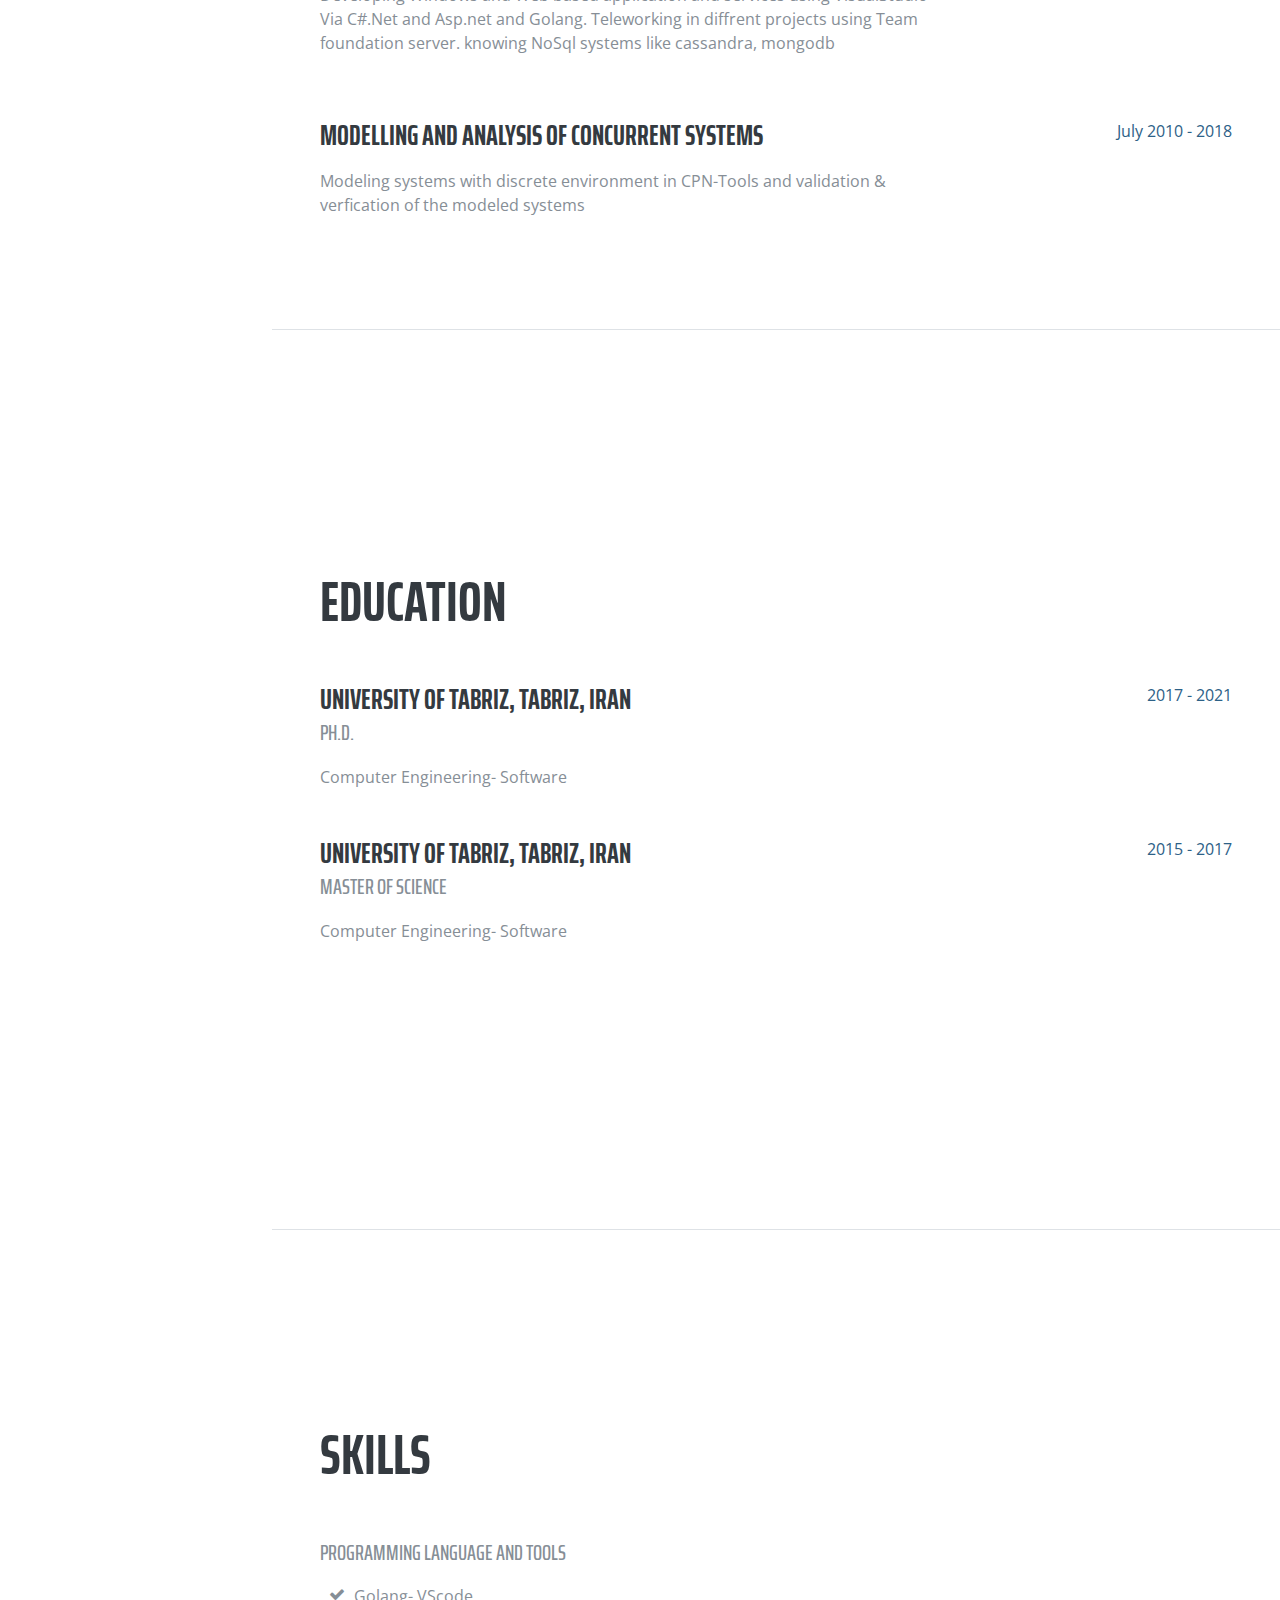
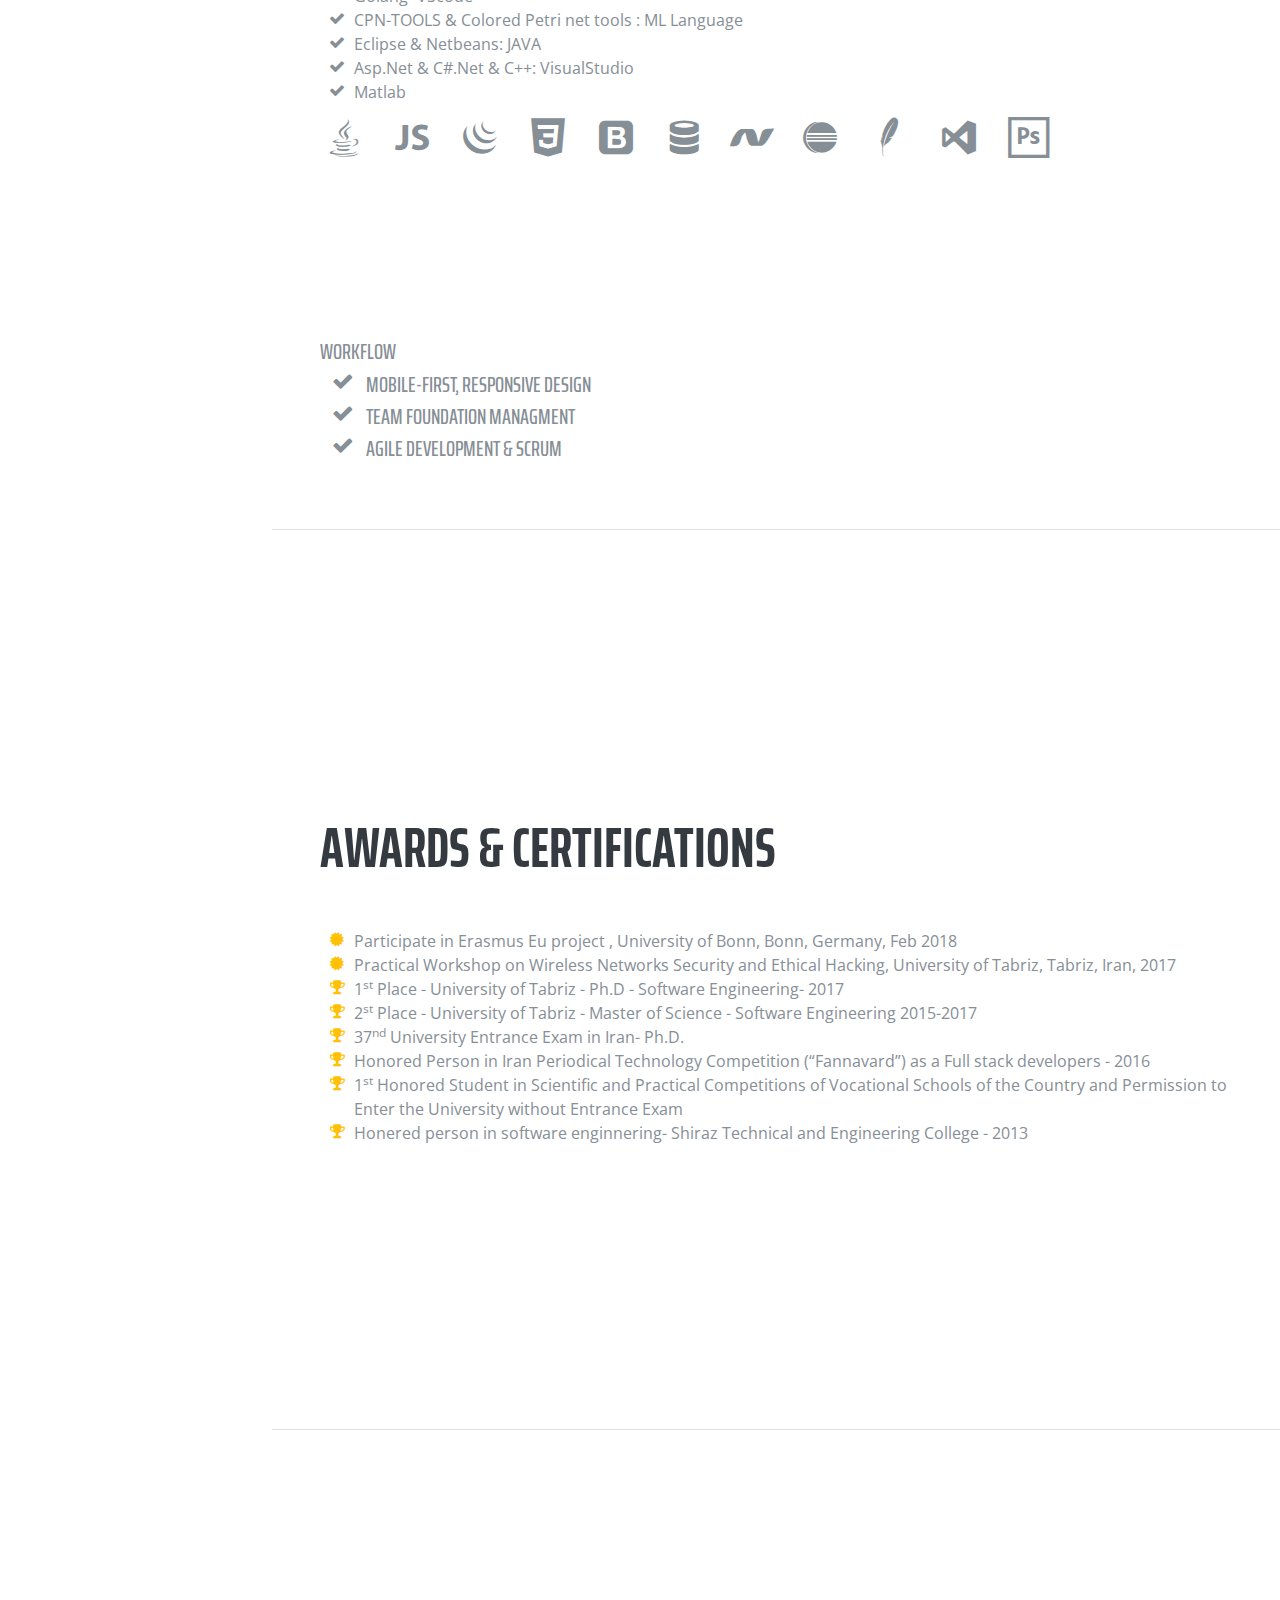
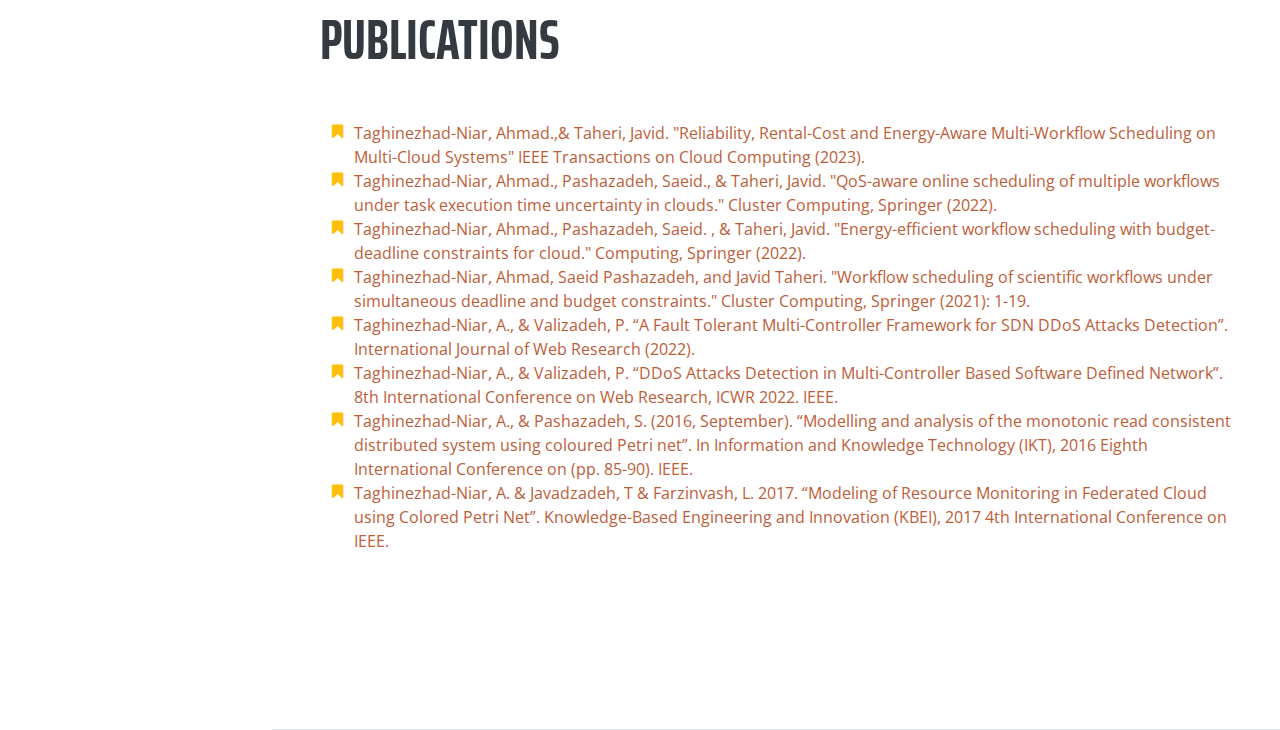
==== commit 2a198b4b: "added a new paper" ====
--- a/index.html
+++ b/index.html
@@ -97,7 +97,7 @@
                     Ahmad Taghinezhad-Niar received his M.Sc. and Ph.D. degrees in Computer Engineering from the University of Tabriz, Tabriz, Iran in 2017 and 2021, respectively. He won awards in different programming competitions and aquired various national elite foundation plans in Iran. He is also a member of University of Tabriz exceptional talents. He has served as a reviewer for several top journals and his research interests include Distributed Systems, Cloud Computing, Scheduling algorithms, and Formal methods.
                     Moreover, he is experienced in teamwork with a demonstrated history of working in the higher 
                      education industry. Skilled in GoLang, RESTful API, Web Design, Java, C#, ASP.NET, Redis, Elasticsearch, NLP-based searches, MongoDB, 
-                     Cassandra, Django, ML, CPN-tools, Decision-Tree based algorithms, SQL server, Oracle, and Postgre SQL
+                     Cassandra, Django, ML, CPN-tools, Decision-Tree based algorithms, SQL server, Oracle, and Postgre SQL.
                      
                 </p>
 
@@ -500,7 +500,13 @@
                     <li>
                         <i class="fa-li fa fa-bookmark text-warning"></i>
                         <a href="#">
-                        Taghinezhad-Niar, A., & Valizadeh, P. (2022). “DDoS Attacks Detection in Multi-Controller Based 
+                        Taghinezhad-Niar, A., & Valizadeh, P. “A Fault Tolerant Multi-Controller Framework for SDN DDoS Attacks Detection”. International Journal of Web Research (2022).
+                    </a>
+                    </li>
+                    <li>
+                        <i class="fa-li fa fa-bookmark text-warning"></i>
+                        <a href="#">
+                        Taghinezhad-Niar, A., & Valizadeh, P.  “DDoS Attacks Detection in Multi-Controller Based 
                         Software Defined Network”. 8th International Conference on Web Research, ICWR 2022. IEEE.
                     </a>
                     </li>
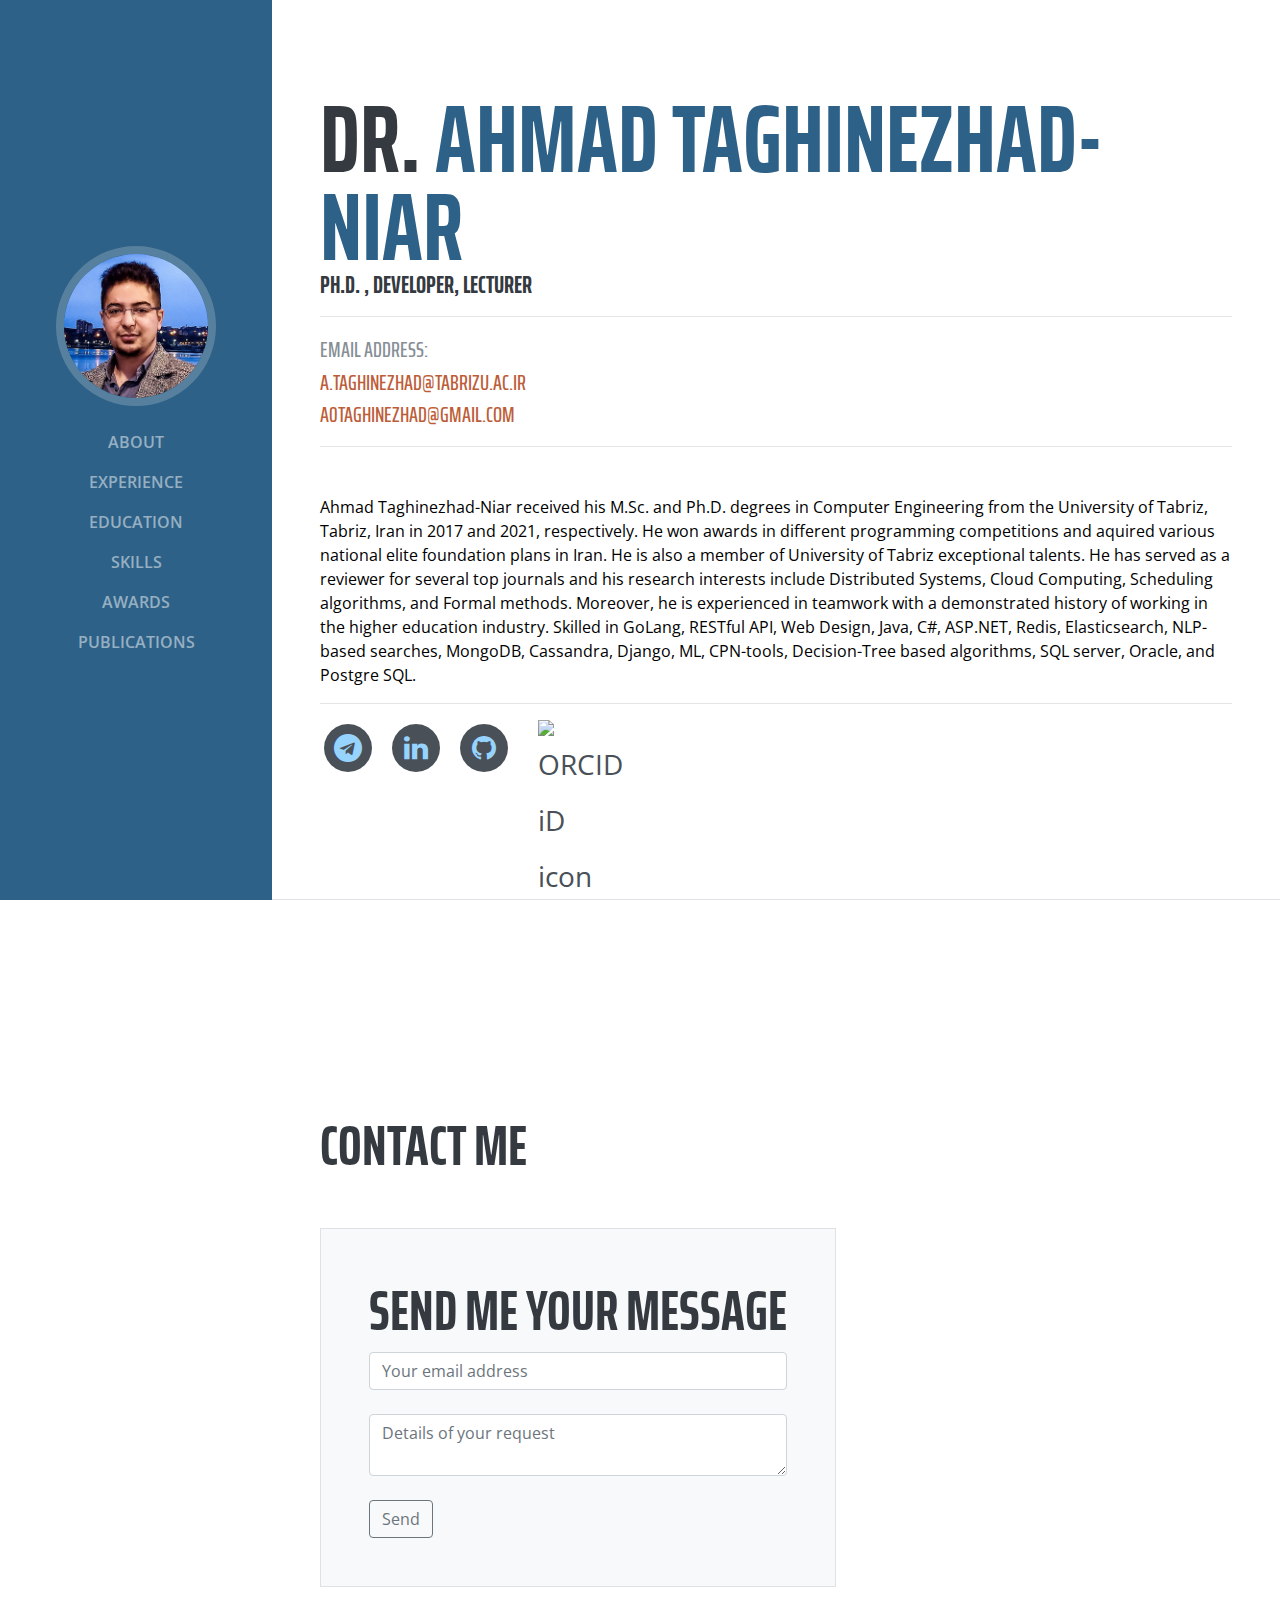
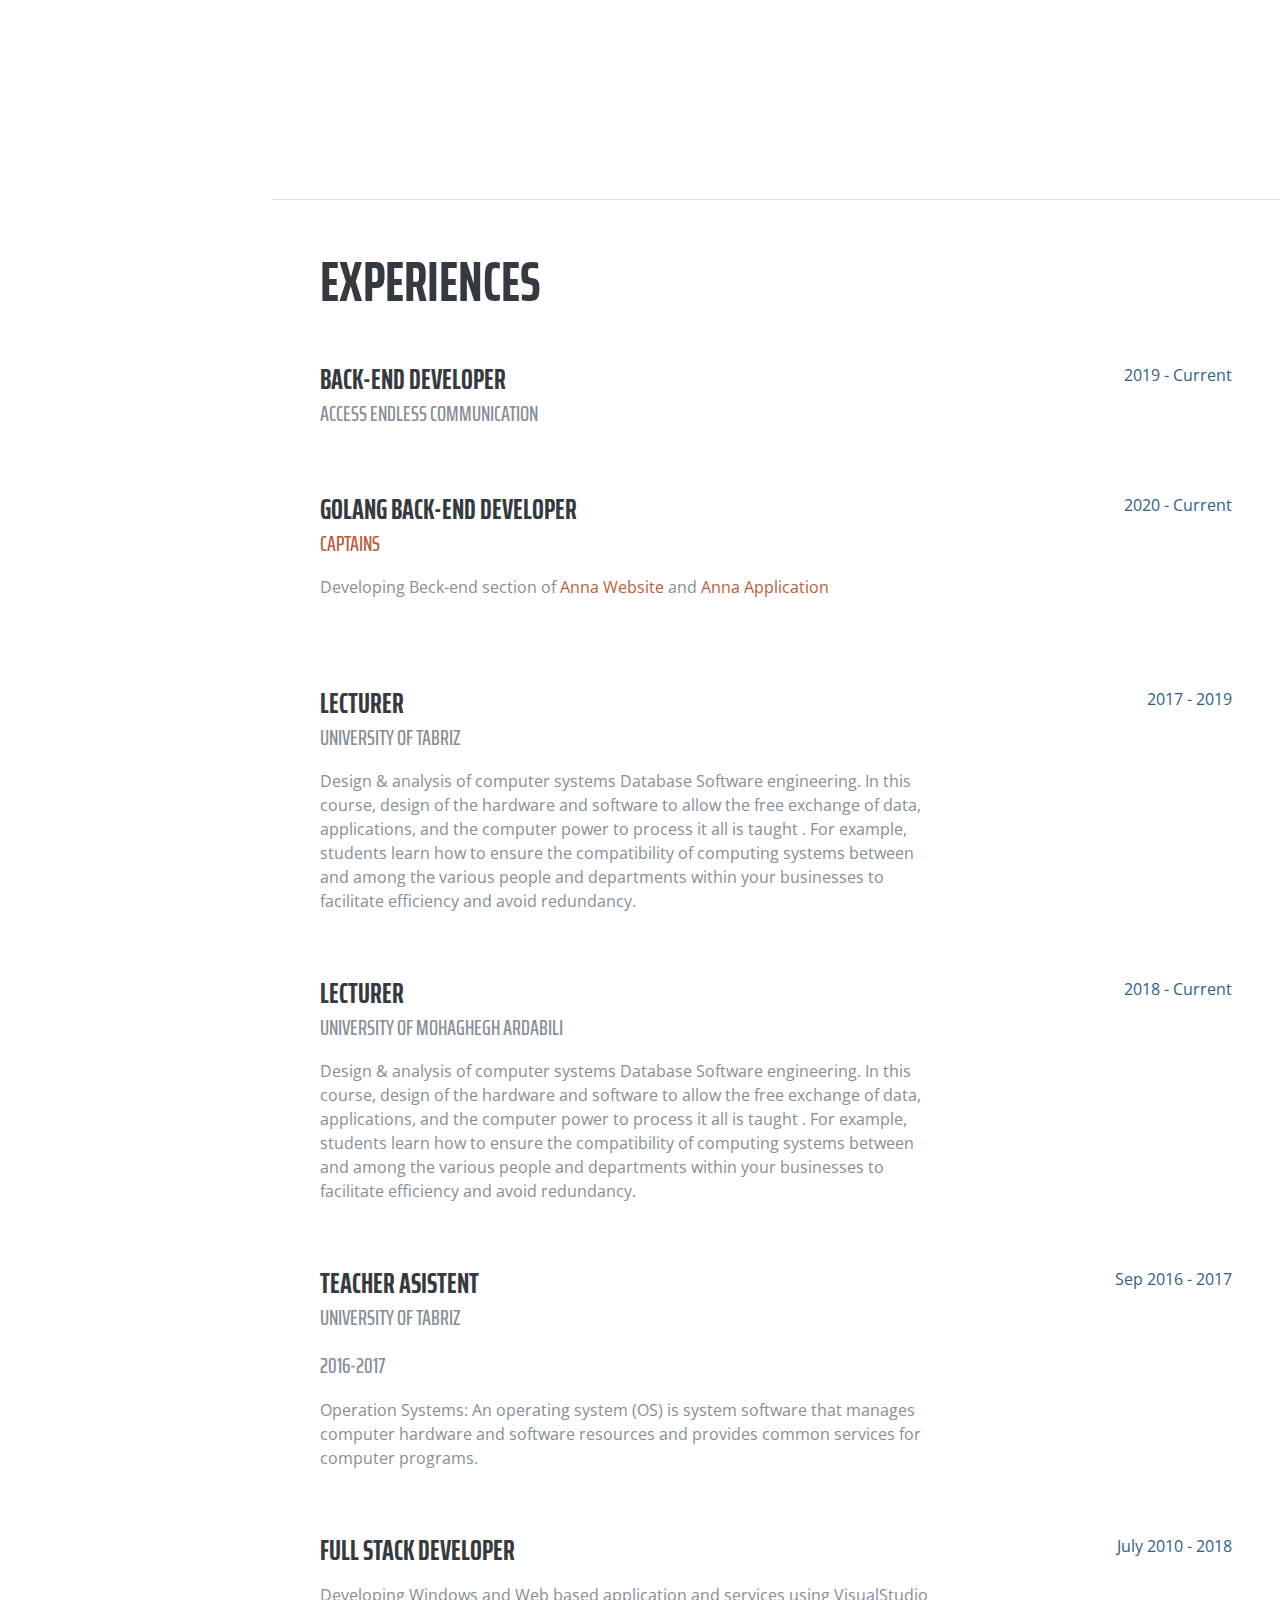
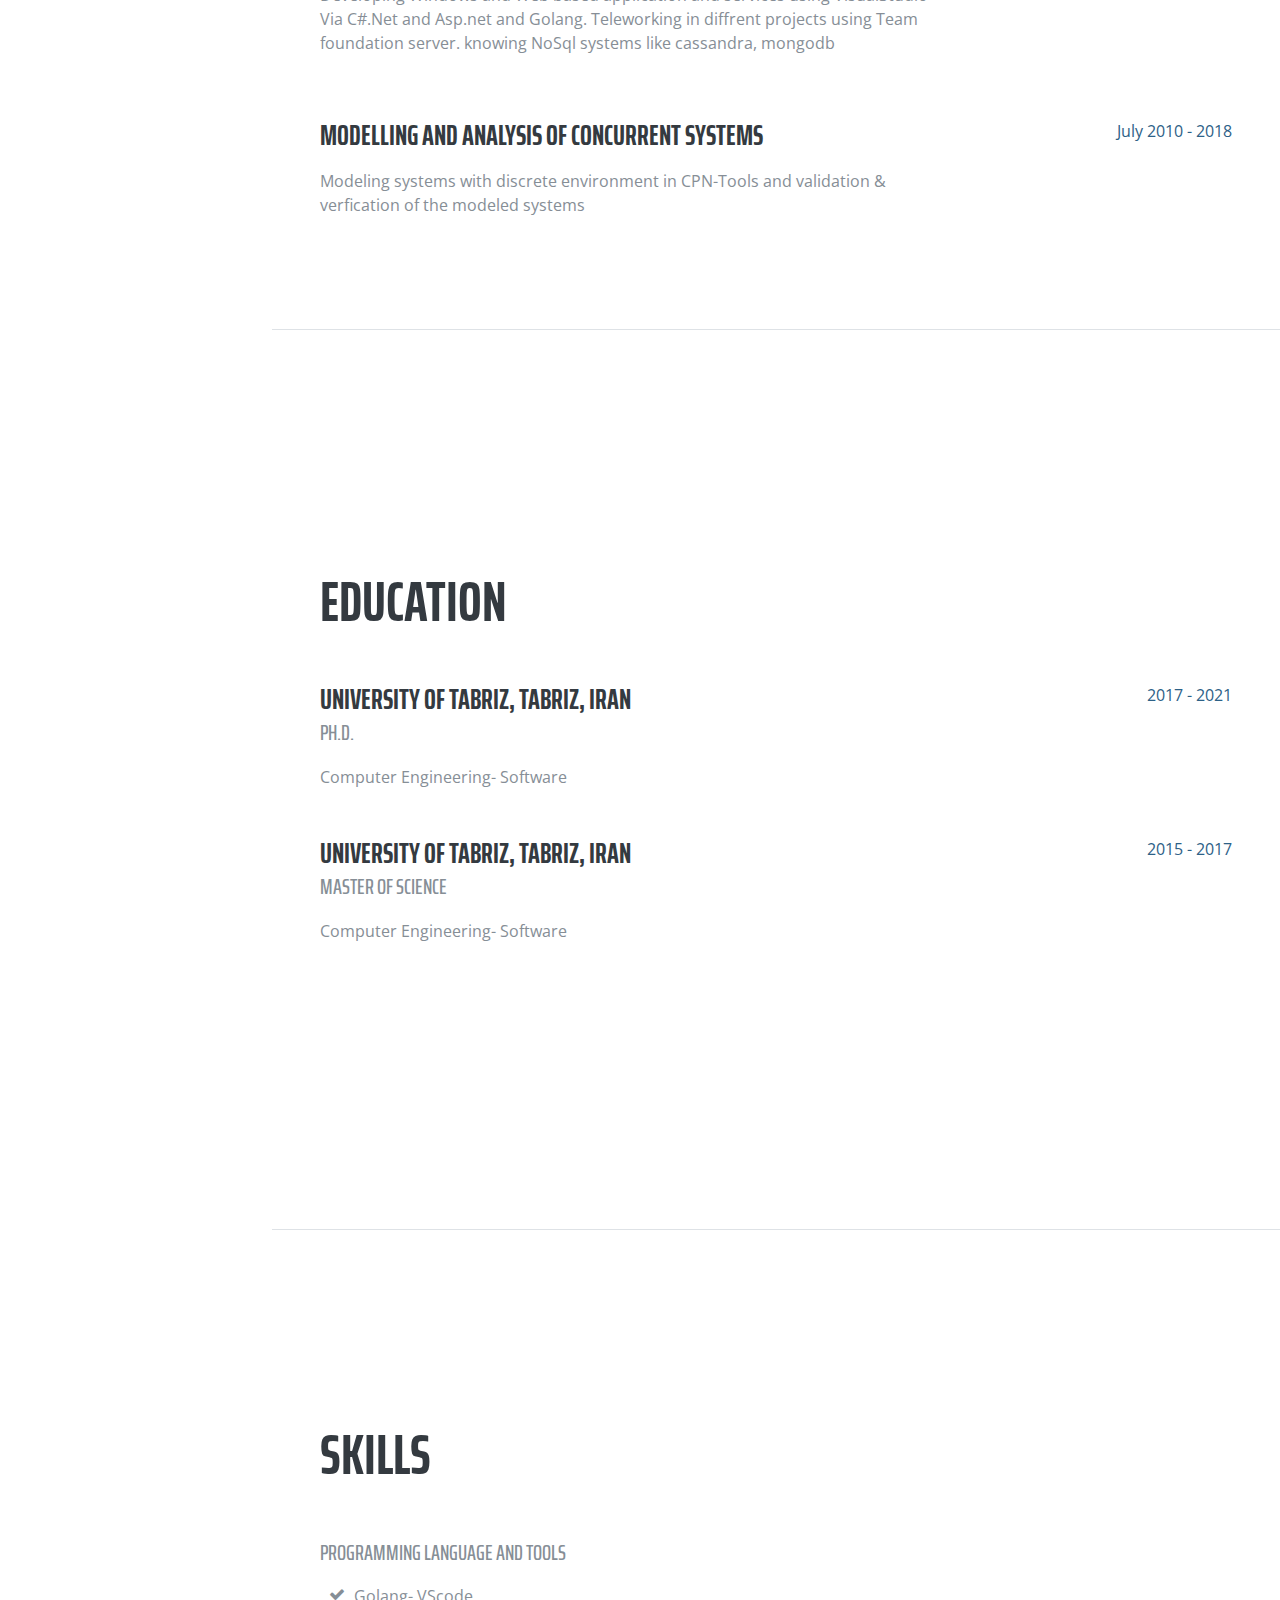
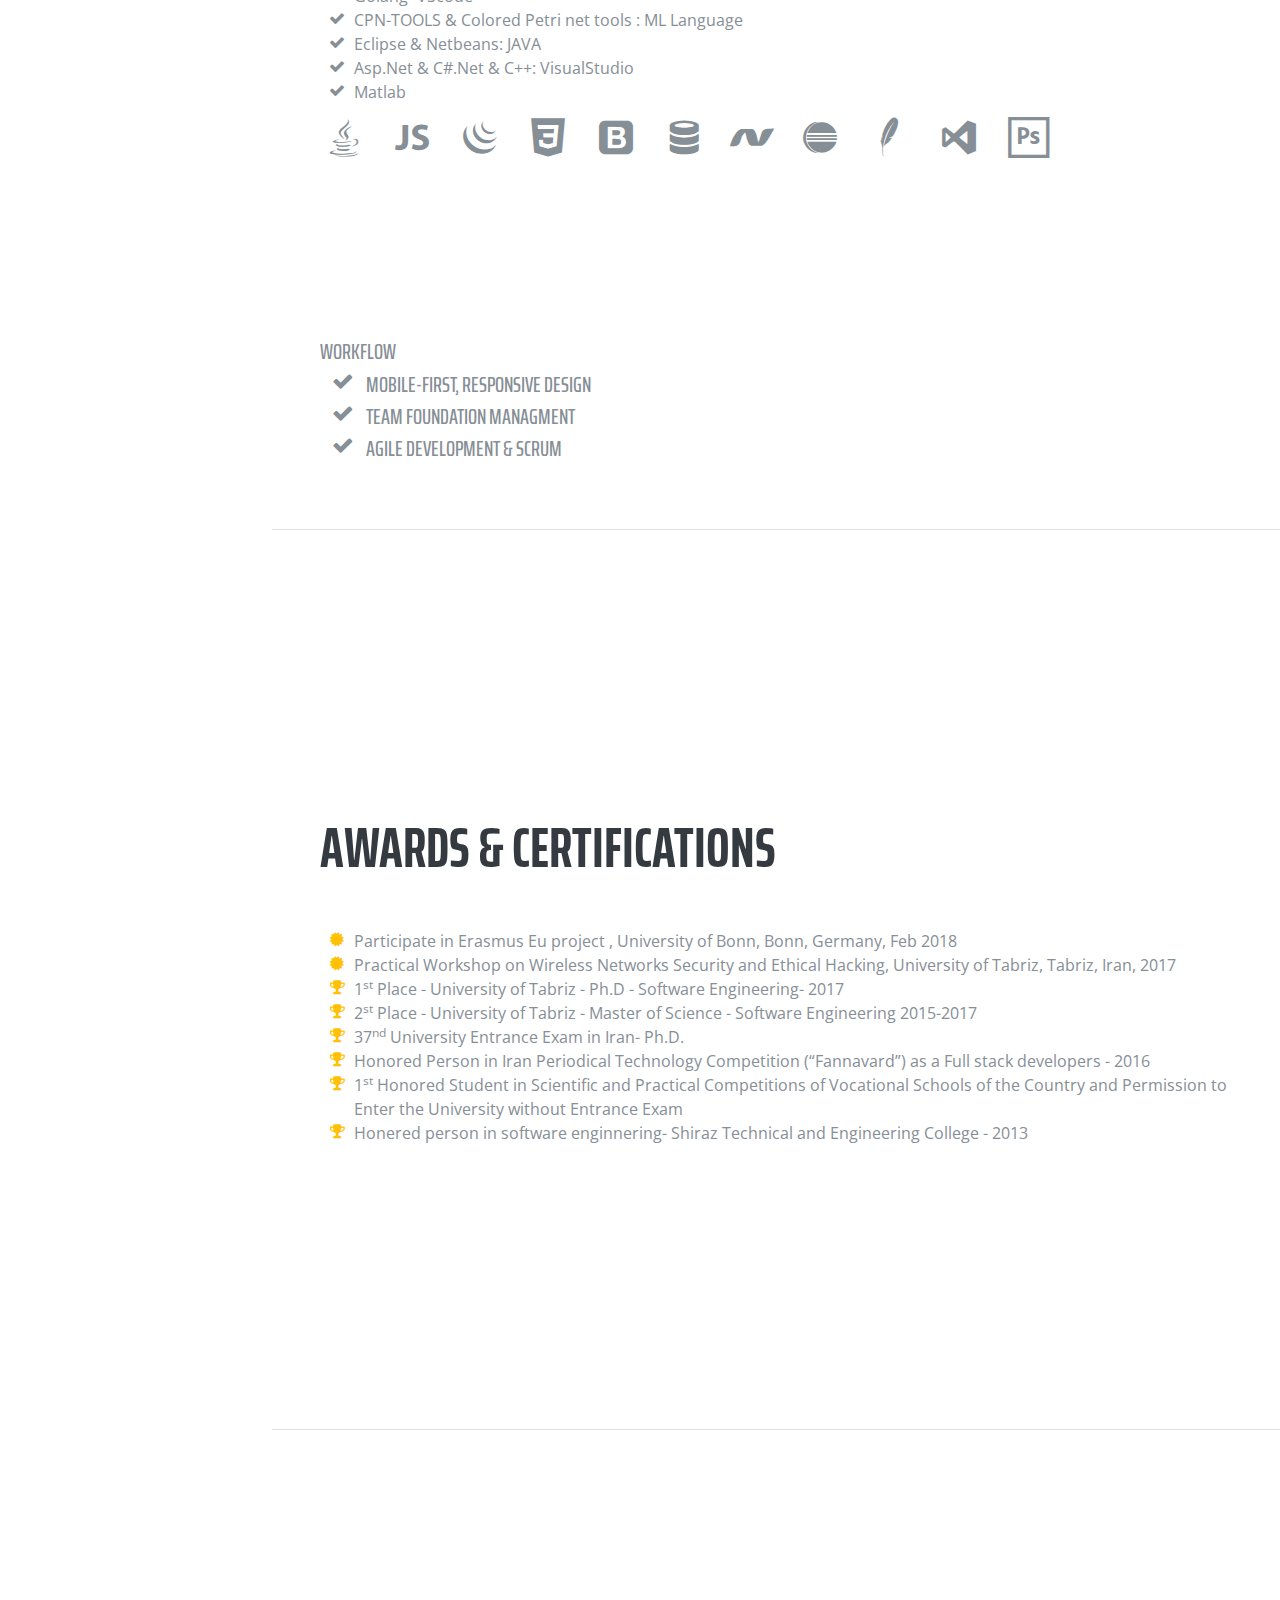
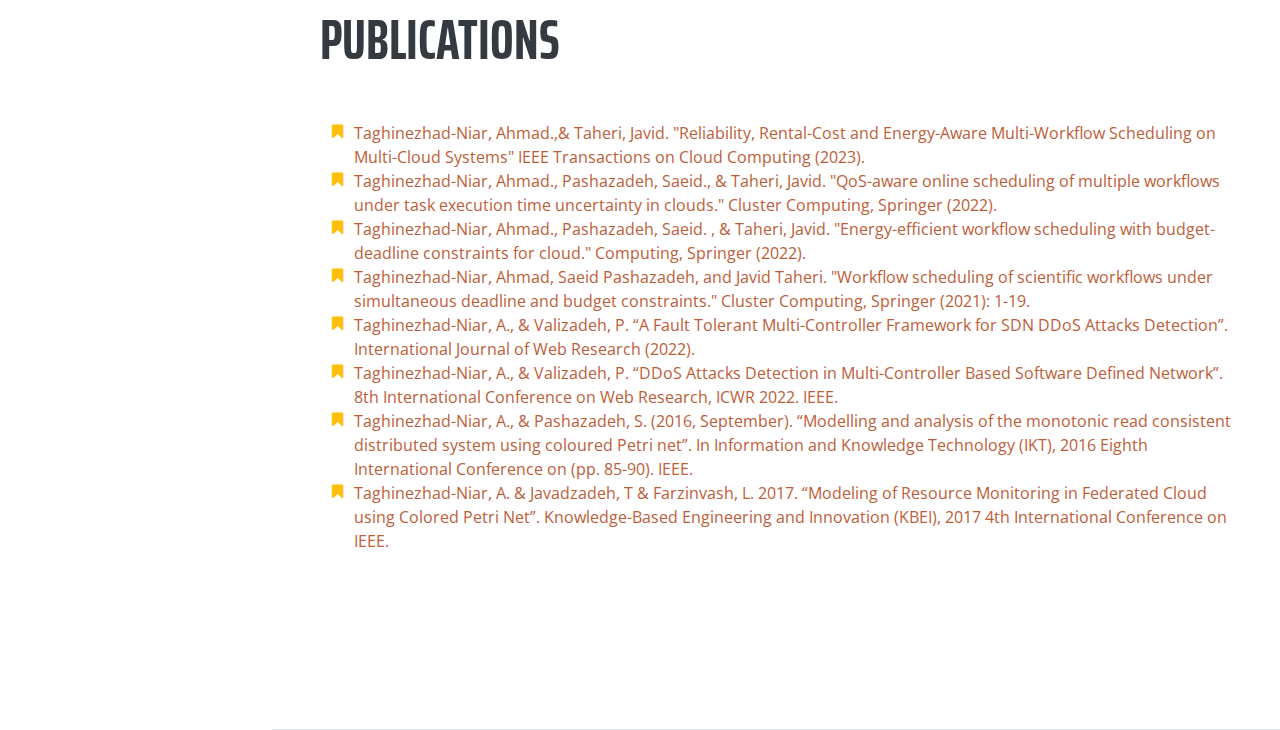
==== commit df7553a4: "update chages" ====
--- a/index.html
+++ b/index.html
@@ -78,7 +78,7 @@
                 <h1 class="mb-0">
                     Dr. 
                     <span class="text-primary">Ahmad Taghinezhad-Niar</span>
-                    
+                  
                 </h1>
                 <h4>Ph.D. , Developer, Lecturer</h4>
                
@@ -90,7 +90,8 @@
                 
                     <a href="mailto:a.taghinezhad@tabrizu.ac.ir">a.taghinezhad@tabrizu.ac.ir</a>&nbsp;<br />
                     <a href="mailto:a0taghinezhad@gmail.com">a0taghinezhad@gmail.com</a>
-                    
+                    <hr />
+     
                 </div>
                 <p style="color: black" class="mb-1">
                      
@@ -104,7 +105,7 @@
                 <hr />
                 <ul class="list-inline list-social-icons mb-0">
                     <li class="list-inline-item">
-                        <a href="https://telegram.me/ahmad_t72">
+                        <a href="https://telegram.me/a0taghinezhad">
                             <span class="fa-stack fa-lg">
                                 <i class="fa fa-circle fa-stack-2x"></i>
                                 <i style="color: #96d3ff" class="fa fa-telegram fa-stack-1x fa-inverse"></i>
@@ -120,13 +121,26 @@
                         </a>
                     </li>
                     <li class="list-inline-item">
-                        <a href="#">
+                        <a href="https://github.com/taghinejad">
                             <span class="fa-stack fa-lg">
                                 <i class="fa fa-circle fa-stack-2x"></i>
                                 <i style="color: #96d3ff" class="fa fa-github fa-stack-1x fa-inverse"></i>
                             </span>
                         </a>
                     </li>
+                     <li class="list-inline-item">
+                        <a href="https://orcid.org/0000-0003-2353-9335">
+                            <span class="fa-stack fa-lg">
+                                <img
+        src="https://orcid.org/sites/default/files/images/orcid_16x16.png"
+        style="width: 1em; margin-inline-start: 0.5em"
+        alt="ORCID iD icon"/>
+                             
+                            </span>
+                        </a>
+                    </li>
+
+                                     
                 </ul>
                 <h6 style="color: white">احمد تقی نژاد نیار</h6>
             </div>
@@ -139,14 +153,14 @@
             <div class="resume-item d-flex flex-column flex-md-row mb-6">
                 <div class="resume-content mr-auto">
                         <div class="h-100 p-5 bg-light border rounded-6">
-                            <h2>Send us your request</h2>
+                            <h2>Send me your message</h2>
                         
                             <form method="POST" action="https://formsubmit.co/947dd729cec1f46c27b9bd6a5f6f49b9" enctype="multipart/form-data">
                                 <input type="email" class="form-control" name="email" placeholder="Your email address"><br>
                                 <input type="hidden" name="_next" value="https://taghinejad.github.io/index/response.html">
                                 <textarea name="message" class="form-control" placeholder="Details of your request"></textarea>
-                                <input type="file" class="form-control-file"><br>
-                                <button class="btn btn-outline-secondary" type="submit">Send Test</button>
+                                <input type="hidden" class="form-control-file"><br>
+                                <button class="btn btn-outline-secondary" type="submit">Send</button>
                             </form>
                         
                         </div>
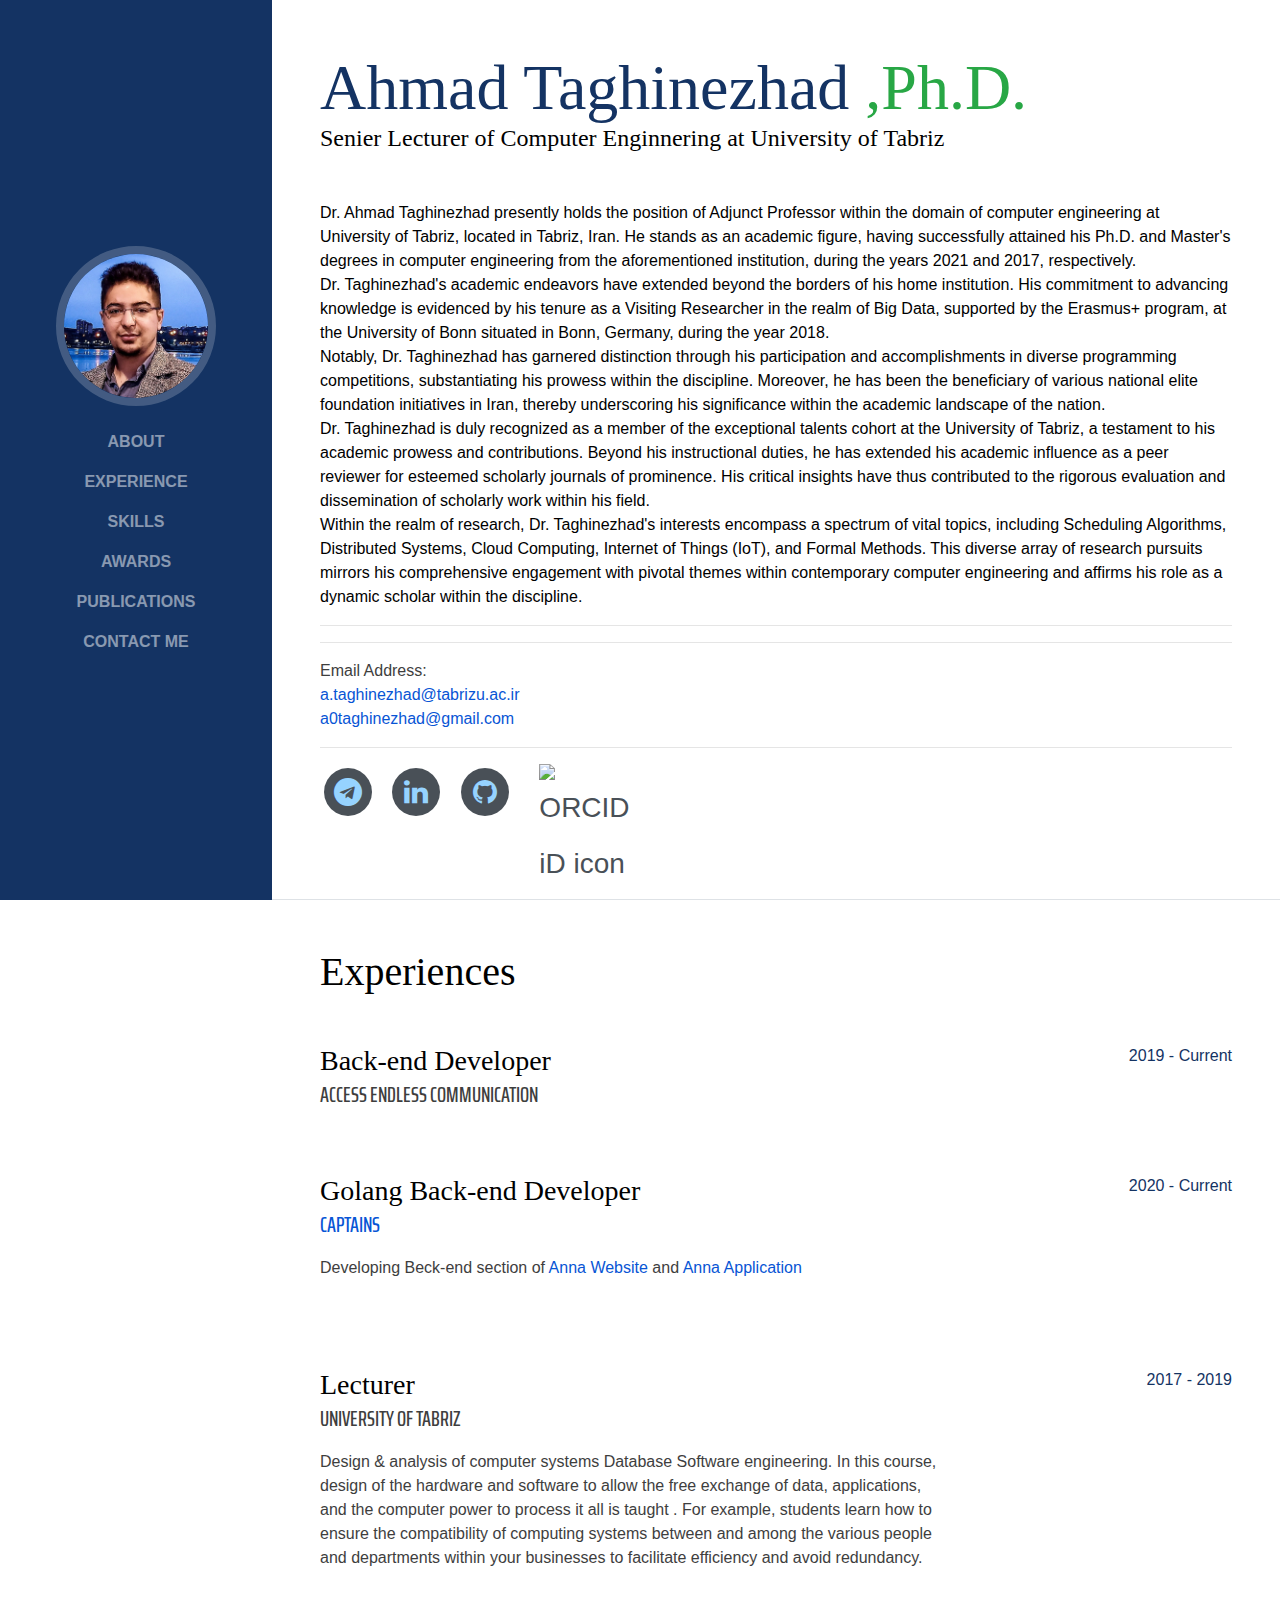
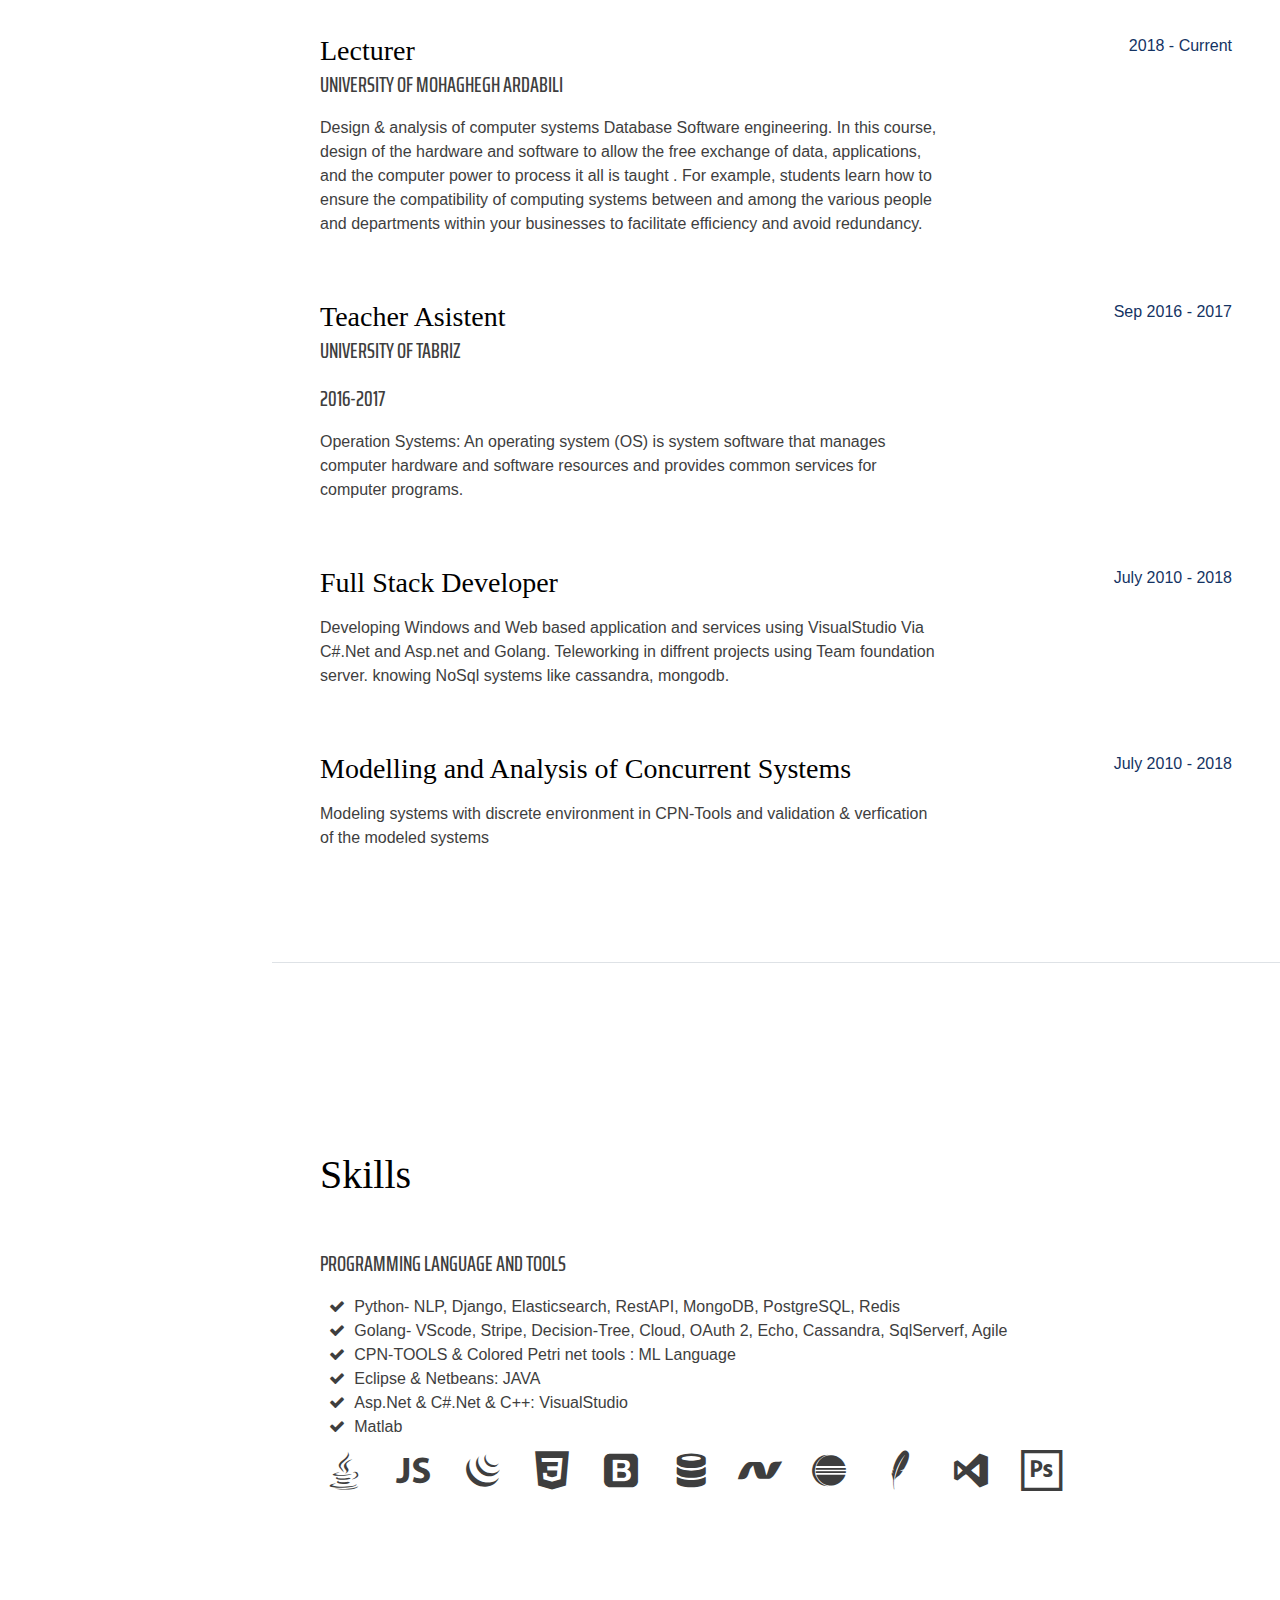
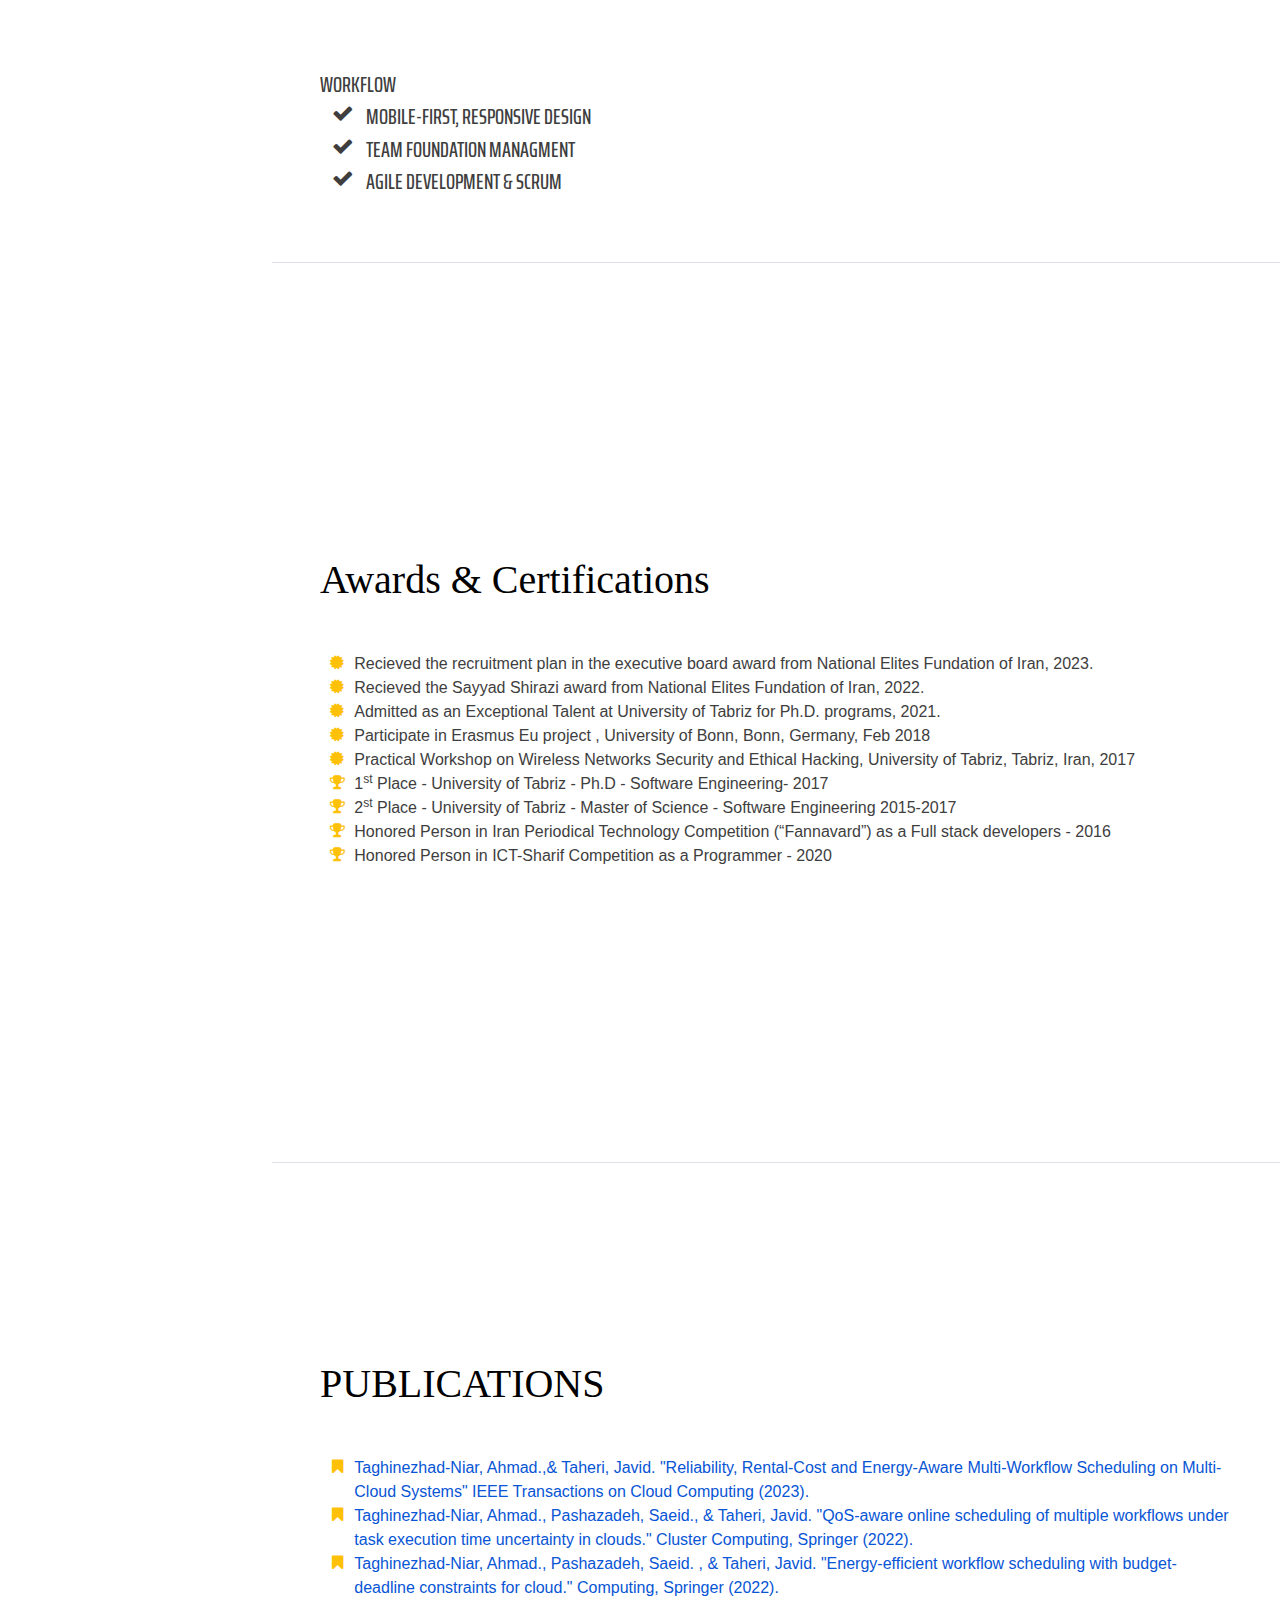
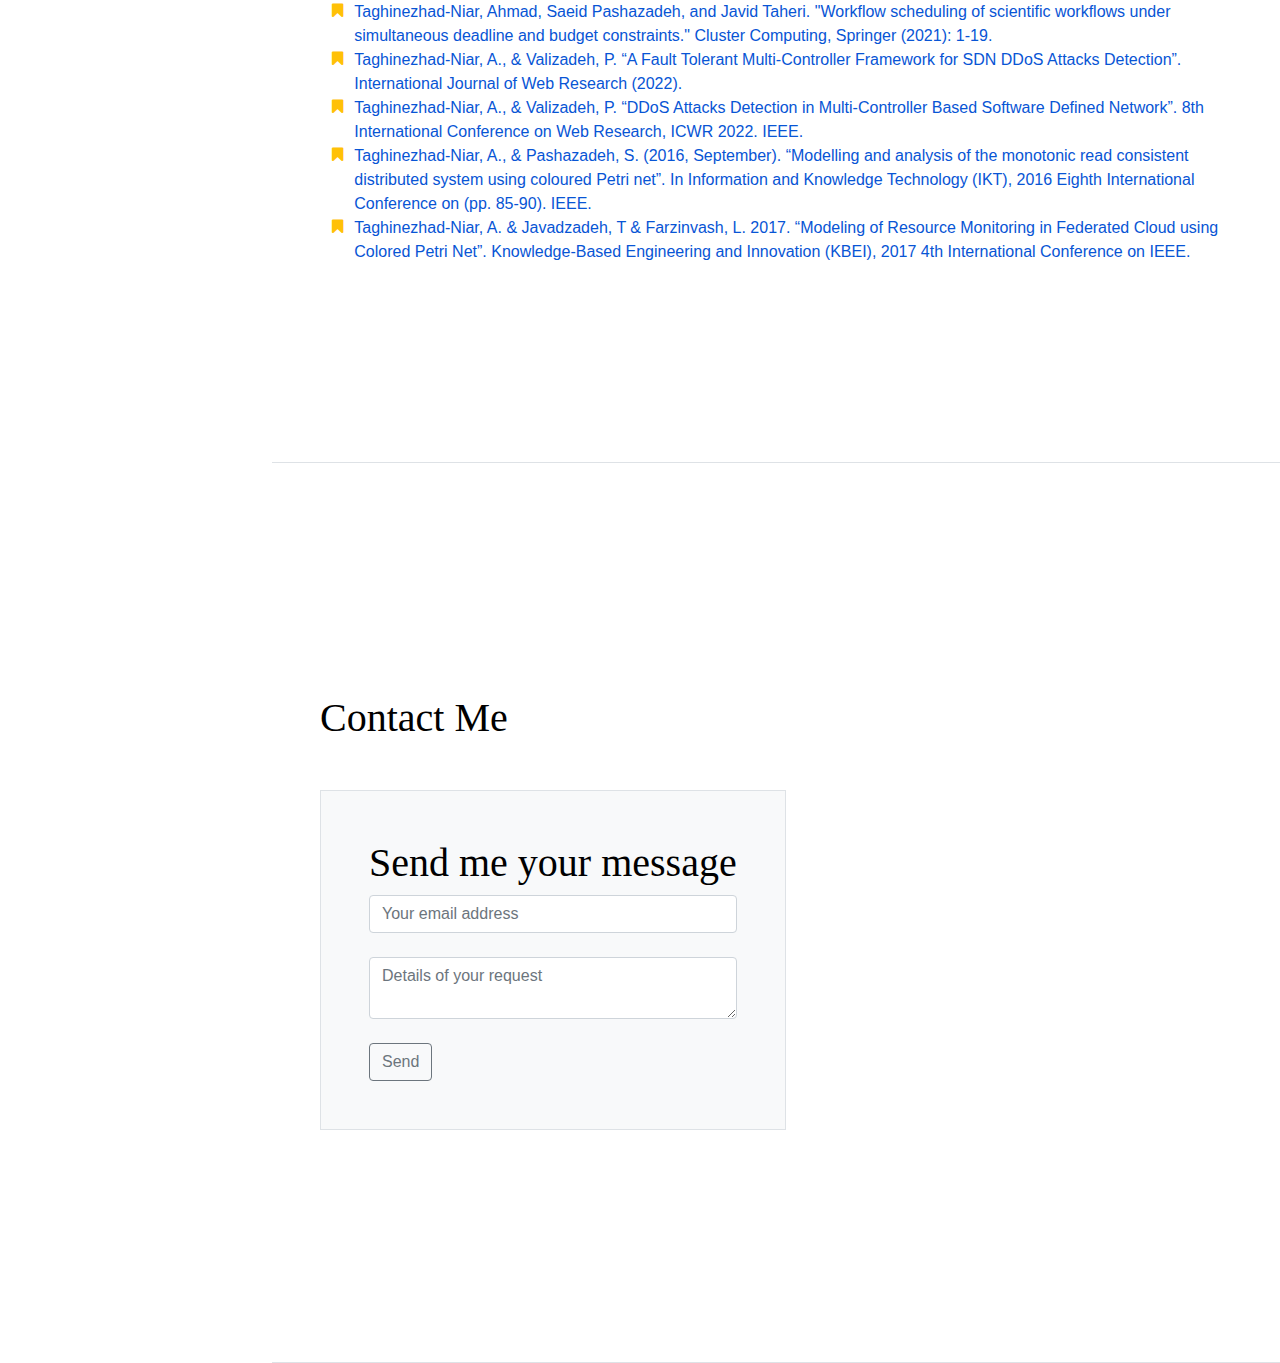
==== commit d73a078d: "lecturer" ====
--- a/index.html
+++ b/index.html
@@ -12,7 +12,7 @@
     <meta name="author" content="دکتر احمد تقی نژاد نیار" />
     <meta name="author" content="ahmad taghinezhad niar" />
     <meta name="keywords" content="دکتر احمد تقی نژاد, Taghinezhad, Ahmad taghinezhad niar, تقی نژاد نیار, احمد تقی نژاد نیار, taghinejad, taginejad, ahmad taghinijad niyar, taghinezhad niyar, niar" />
-    <title>Ahmad Taghinezhad-Niar Personal Website</title>
+    <title>Ahmad Taghinezhad-Niar WebPage</title>
     <link rel="shortcut icon" href="img/ppp.jpg" />
 
     <!-- Bootstrap core CSS -->
@@ -26,7 +26,7 @@
     <link href="vendor/simple-line-icons/css/simple-line-icons.css" rel="stylesheet">
 
     <!-- Custom styles for this template -->
-    <link href="css/resume.min.css" rel="stylesheet">
+    <link href="css/resume.css" rel="stylesheet">
 </head>
 <body id="top-page">
     <nav class="navbar navbar-expand-lg navbar-dark bg-primary fixed-top" id="sideNav">
@@ -50,9 +50,9 @@
                 <li class="nav-item">
                     <a class="nav-link js-scroll-trigger" href="#experience">Experience</a>
                 </li>
-                <li class="nav-item">
+                <!-- <li class="nav-item">
                     <a class="nav-link js-scroll-trigger" href="#education">Education</a>
-                </li>
+                </li> -->
                 <li class="nav-item">
                     <a class="nav-link js-scroll-trigger" href="#skills">Skills</a>
                 </li>
@@ -61,6 +61,9 @@
                 </li>
                 <li class="nav-item">
                     <a class="nav-link js-scroll-trigger" href="#publications">Publications</a>
+                </li>
+                <li class="nav-item">
+                    <a class="nav-link js-scroll-trigger" href="#contactme">Contact Me</a>
                 </li>
                 <!--
                 <li class="nav-item">
@@ -76,33 +79,40 @@
         <section class="resume-section p-3 p-lg-5 d-flex d-column" id="about">
             <div class="my-auto" style="margin-bottom: 0px; padding-bottom: 0px">
                 <h1 class="mb-0">
-                    Dr. 
-                    <span class="text-primary">Ahmad Taghinezhad-Niar</span>
+                    <span class="text-primary">Ahmad Taghinezhad
+                    <span class="text-success">,Ph.D.</span>
                   
                 </h1>
-                <h4>Ph.D. , Developer, Lecturer</h4>
+                <h4>Senier Lecturer of Computer Enginnering at University of Tabriz</h4>
                
                 <div class="subheading mb-5">
                  
 
-                    <hr />
+                    
+     
+                </div>
+                <p style="color: black" class="mb-1">
+                     
+                    Dr. Ahmad Taghinezhad presently holds the position of Adjunct Professor within the domain of computer engineering at University of Tabriz, located in Tabriz, Iran. He stands as an academic figure, having successfully attained his Ph.D. and Master's degrees in computer engineering from the aforementioned institution, during the years 2021 and 2017, respectively. <br/>
+
+                    Dr. Taghinezhad's academic endeavors have extended beyond the borders of his home institution. His commitment to advancing knowledge is evidenced by his tenure as a Visiting Researcher in the realm of Big Data, supported by the Erasmus+ program, at the University of Bonn situated in Bonn, Germany, during the year 2018.<br/>
+                    
+                    Notably, Dr. Taghinezhad has garnered distinction through his participation and accomplishments in diverse programming competitions, substantiating his prowess within the discipline. Moreover, he has been the beneficiary of various national elite foundation initiatives in Iran, thereby underscoring his significance within the academic landscape of the nation.
+                    <br/>
+                    Dr. Taghinezhad is duly recognized as a member of the exceptional talents cohort at the University of Tabriz, a testament to his academic prowess and contributions. Beyond his instructional duties, he has extended his academic influence as a peer reviewer for esteemed scholarly journals of prominence. His critical insights have thus contributed to the rigorous evaluation and dissemination of scholarly work within his field.
+                    <br/>
+                    Within the realm of research, Dr. Taghinezhad's interests encompass a spectrum of vital topics, including Scheduling Algorithms, Distributed Systems, Cloud Computing, Internet of Things (IoT), and Formal Methods. This diverse array of research pursuits mirrors his comprehensive engagement with pivotal themes within contemporary computer engineering and affirms his role as a dynamic scholar within the discipline.
+                                        
+                </p>
+
+                <hr />
+                <hr />
                     Email Address:<br />
                 
                     <a href="mailto:a.taghinezhad@tabrizu.ac.ir">a.taghinezhad@tabrizu.ac.ir</a>&nbsp;<br />
                     <a href="mailto:a0taghinezhad@gmail.com">a0taghinezhad@gmail.com</a>
                     <hr />
-     
-                </div>
-                <p style="color: black" class="mb-1">
-                     
-                    Ahmad Taghinezhad-Niar received his M.Sc. and Ph.D. degrees in Computer Engineering from the University of Tabriz, Tabriz, Iran in 2017 and 2021, respectively. He won awards in different programming competitions and aquired various national elite foundation plans in Iran. He is also a member of University of Tabriz exceptional talents. He has served as a reviewer for several top journals and his research interests include Distributed Systems, Cloud Computing, Scheduling algorithms, and Formal methods.
-                    Moreover, he is experienced in teamwork with a demonstrated history of working in the higher 
-                     education industry. Skilled in GoLang, RESTful API, Web Design, Java, C#, ASP.NET, Redis, Elasticsearch, NLP-based searches, MongoDB, 
-                     Cassandra, Django, ML, CPN-tools, Decision-Tree based algorithms, SQL server, Oracle, and Postgre SQL.
-                     
-                </p>
-
-                <hr />
+
                 <ul class="list-inline list-social-icons mb-0">
                     <li class="list-inline-item">
                         <a href="https://telegram.me/a0taghinezhad">
@@ -147,26 +157,7 @@
         </section>
 
 
-    <section class="resume-section p-3 p-lg-5 d-flex flex-column" id="experience">
-        <div class="my-auto">
-            <h2 class="mb-5">Contact Me</h2>
-            <div class="resume-item d-flex flex-column flex-md-row mb-6">
-                <div class="resume-content mr-auto">
-                        <div class="h-100 p-5 bg-light border rounded-6">
-                            <h2>Send me your message</h2>
-                        
-                            <form method="POST" action="https://formsubmit.co/947dd729cec1f46c27b9bd6a5f6f49b9" enctype="multipart/form-data">
-                                <input type="email" class="form-control" name="email" placeholder="Your email address"><br>
-                                <input type="hidden" name="_next" value="https://taghinejad.github.io/index/response.html">
-                                <textarea name="message" class="form-control" placeholder="Details of your request"></textarea>
-                                <input type="hidden" class="form-control-file"><br>
-                                <button class="btn btn-outline-secondary" type="submit">Send</button>
-                            </form>
-                        
-                        </div>
-    
-                </div>
-    </section>
+
 
 
 
@@ -266,7 +257,7 @@
                         <p>
                             Developing Windows and Web based application and services using VisualStudio
                             Via C#.Net and Asp.net and Golang. Teleworking in diffrent projects using Team foundation server.
-                            knowing NoSql systems like cassandra, mongodb
+                            knowing NoSql systems like cassandra, mongodb.
                         </p>
                     </div>
                     <div class="resume-date text-md-right">
@@ -290,7 +281,7 @@
             </div>
 
         </section>
-
+<!--
         <section class="resume-section p-3 p-lg-5 d-flex flex-column" id="education">
             <div class="my-auto">
                 <h2 class="mb-5">Education</h2>
@@ -316,7 +307,7 @@
                         <span class="text-primary"> 2015 - 2017</span>
                     </div>
                 </div>
-<!--
+
                 <div class="resume-item d-flex flex-column flex-md-row mb-5">
                     <div class="resume-content mr-auto">
                         <h3 class="mb-0">Shiraz Technical and Engineering College, Shiraz, Iran</h3>
@@ -353,7 +344,12 @@
                 <ul class="fa-ul mb-0">
                     <li>
                         <i class="fa-li fa fa-check"></i>
-                      Golang- VScode
+                      Python- NLP, Django, Elasticsearch, RestAPI, MongoDB, PostgreSQL, Redis
+                    </li>
+
+                    <li>
+                        <i class="fa-li fa fa-check"></i>
+                      Golang- VScode, Stripe, Decision-Tree, Cloud, OAuth 2, Echo, Cassandra, SqlServerf, Agile
                     </li>
                     <li>
                         <i class="fa-li fa fa-check"></i>
@@ -439,6 +435,21 @@
             <div class="my-auto">
                 <h2 class="mb-5">Awards &amp; Certifications</h2>
                 <ul class="fa-ul mb-0">
+                     
+                    <li>
+                        <i class="fa-li fa fa-certificate text-warning"></i>
+                        Recieved the recruitment plan in the executive board award from National Elites Fundation of Iran, 2023.
+                    </li>
+                    <li>
+                        <i class="fa-li fa fa-certificate text-warning"></i>
+                        Recieved the Sayyad Shirazi award from National Elites Fundation of Iran, 2022.
+                    </li>
+                    <li>
+                        <i class="fa-li fa fa-certificate text-warning"></i>
+                        Admitted as an Exceptional Talent at University of Tabriz for Ph.D. programs, 2021.
+                    </li>
+                   
+
                     <li>
                         <i class="fa-li fa fa-certificate text-warning"></i>
                         Participate in Erasmus Eu project , University of Bonn, Bonn, Germany, Feb 2018
@@ -458,27 +469,24 @@
                         2<sup>st</sup>
                         Place - University of Tabriz - Master of Science - Software Engineering 2015-2017
                     </li>
+
                     <li>
                         <i class="fa-li fa fa-trophy text-warning"></i>
-                        37<sup>nd</sup>
-                        University Entrance Exam in Iran- Ph.D.
+
+                        Honored Person in Iran Periodical Technology Competition (“Fannavard”) as a Full stack developers - 2016
                     </li>
                     <li>
                         <i class="fa-li fa fa-trophy text-warning"></i>
 
-                        Honored Person in Iran Periodical Technology Competition (“Fannavard”) as a Full stack developers - 2016
-                    </li>
-
+                        Honored Person in ICT-Sharif Competition as a Programmer - 2020
+                    </li>
+<!-- 
                     <li>
                         <i class="fa-li fa fa-trophy text-warning"></i>
                         1<sup>st</sup>
                         Honored Student in  Scientific and Practical Competitions of Vocational Schools of the Country and Permission to Enter the University without Entrance Exam
-                    </li>
-                    <li>
-                        <i class="fa-li fa fa-trophy text-warning"></i>
-
-                        Honered person in software enginnering-  Shiraz Technical and Engineering College - 2013
-                    </li>
+                    </li> -->
+                   
                 </ul>
             </div>
         </section>
@@ -541,6 +549,26 @@
             </div>
         </section>
 
+        <section class="resume-section p-3 p-lg-5 d-flex flex-column" id="contactme">
+            <div class="my-auto">
+                <h2 class="mb-5">Contact Me</h2>
+                <div class="resume-item d-flex flex-column flex-md-row mb-6">
+                    <div class="resume-content mr-auto">
+                            <div class="h-100 p-5 bg-light border rounded-6">
+                                <h2>Send me your message</h2>
+                            
+                                <form method="POST" action="https://formsubmit.co/947dd729cec1f46c27b9bd6a5f6f49b9" enctype="multipart/form-data">
+                                    <input type="email" class="form-control" name="email" placeholder="Your email address"><br>
+                                    <input type="hidden" name="_next" value="https://taghinejad.github.io/index/response.html">
+                                    <textarea name="message" class="form-control" placeholder="Details of your request"></textarea>
+                                    <input type="hidden" class="form-control-file"><br>
+                                    <button class="btn btn-outline-secondary" type="submit">Send</button>
+                                </form>
+                            
+                            </div>
+        
+                    </div>
+        </section>
         
 
     </div>
--- a/css/resume.css
+++ b/css/resume.css
@@ -0,0 +1,148 @@
+body {
+  font-family: 'Gill Sans', 'Gill Sans MT', Calibri, 'Trebuchet MS', sans-serif;
+  padding-top: 54px;
+  color: #3e3e3e;
+}
+
+@media (min-width: 992px) {
+  body {
+    padding-top: 0;
+    padding-left: 17rem;
+  }
+}
+
+h1,
+h2,
+h3,
+h4,
+h5,
+h6 {
+  font-family: 'Times New Roman', Times, serif;
+  font-weight: 500;
+
+  color: #000000;
+}
+
+h1 {
+  font-size: 4rem;
+  line-height: 4.5rem;
+}
+
+h2 {
+  font-size: 2.5rem;
+}
+
+.subheading {
+  text-transform: uppercase;
+  font-weight: 500;
+  font-family: 'Saira Extra Condensed', serif;
+  font-size: 1.35rem;
+}
+
+.list-social-icons a {
+  color: #495057;
+}
+
+    .list-social-icons a:hover {
+        color: #0855d5;
+    }
+
+.list-social-icons a .fa-lg {
+  font-size: 1.75rem;
+}
+
+.list-icons {
+  font-size: 3rem;
+}
+
+    .list-icons .list-inline-item i:hover {
+        color: #0855d5;
+    }
+
+#sideNav .navbar-nav .nav-item .nav-link {
+  font-weight: 600;
+  text-transform: uppercase;
+}
+
+@media (min-width: 992px) {
+  #sideNav {
+    text-align: center;
+    position: fixed;
+    top: 0;
+    left: 0;
+    display: flex;
+    flex-direction: column;
+    width: 17rem;
+    height: 100vh;
+  }
+  #sideNav .navbar-brand {
+    display: flex;
+    margin: auto auto 0;
+    padding: 0.5rem;
+  }
+  #sideNav .navbar-brand .img-profile {
+    max-width: 10rem;
+    max-height: 10rem;
+    border: 0.5rem solid rgba(255, 255, 255, 0.2);
+  }
+  #sideNav .navbar-collapse {
+    display: flex;
+    align-items: flex-start;
+    flex-grow: 0;
+    width: 100%;
+    margin-bottom: auto;
+  }
+  #sideNav .navbar-collapse .navbar-nav {
+    flex-direction: column;
+    width: 100%;
+  }
+  #sideNav .navbar-collapse .navbar-nav .nav-item {
+    display: block;
+  }
+  #sideNav .navbar-collapse .navbar-nav .nav-item .nav-link {
+    display: block;
+  }
+}
+
+section.resume-section {
+  border-bottom: 1px solid #dee2e6;
+  padding-top: 5rem !important;
+  padding-bottom: 5rem !important;
+}
+
+section.resume-section .resume-item .resume-date {
+  min-width: none;
+}
+
+@media (min-width: 768px) {
+  section.resume-section {
+    min-height: 100vh;
+  }
+  section.resume-section .resume-item .resume-date {
+    min-width: 18rem;
+  }
+}
+
+@media (min-width: 992px) {
+  section.resume-section {
+    padding-top: 3rem !important;
+    padding-bottom: 3rem !important;
+  }
+}
+
+.bg-primary {
+  background-color: #143363 !important;
+  color: darkblue;
+}
+
+.text-primary {
+    color: #143363 !important;
+}
+
+a {
+    color: #0855d5;
+}
+
+a:hover, a:focus, a:active {
+  color: #824027;
+}
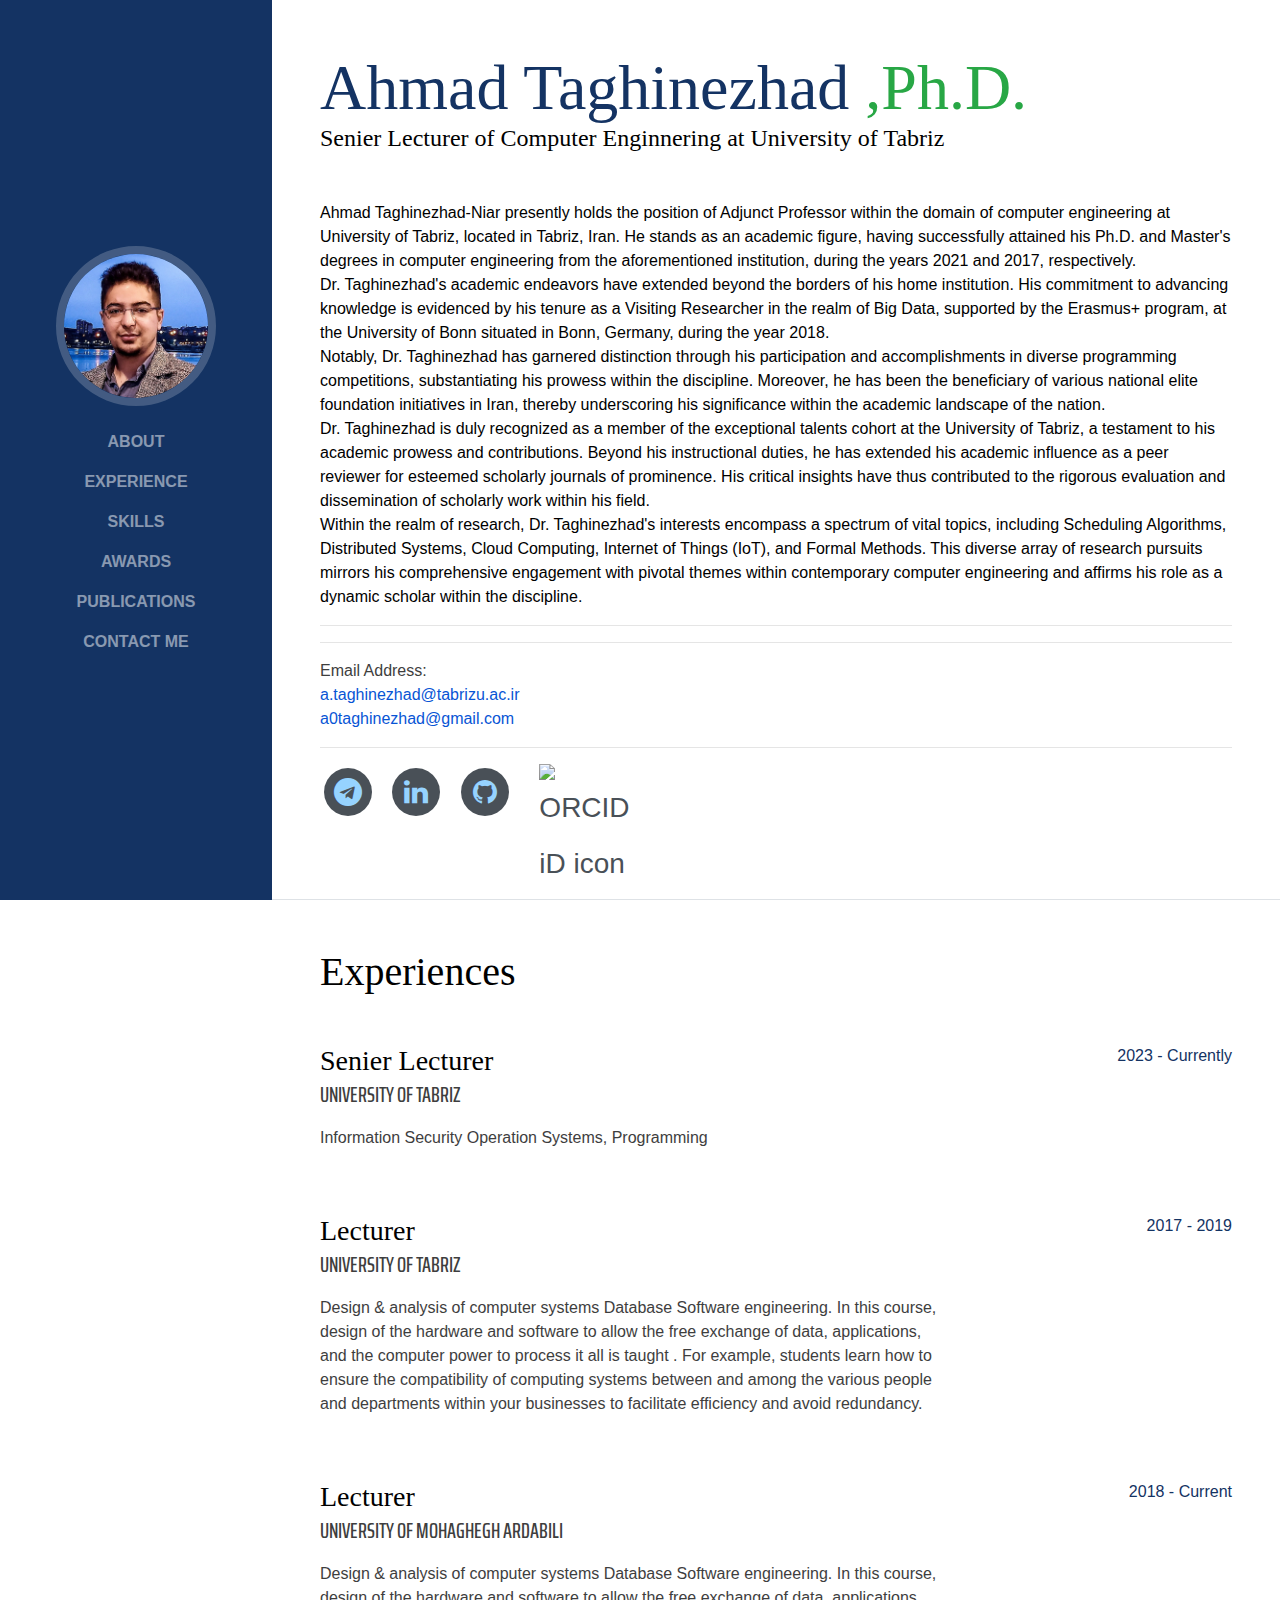
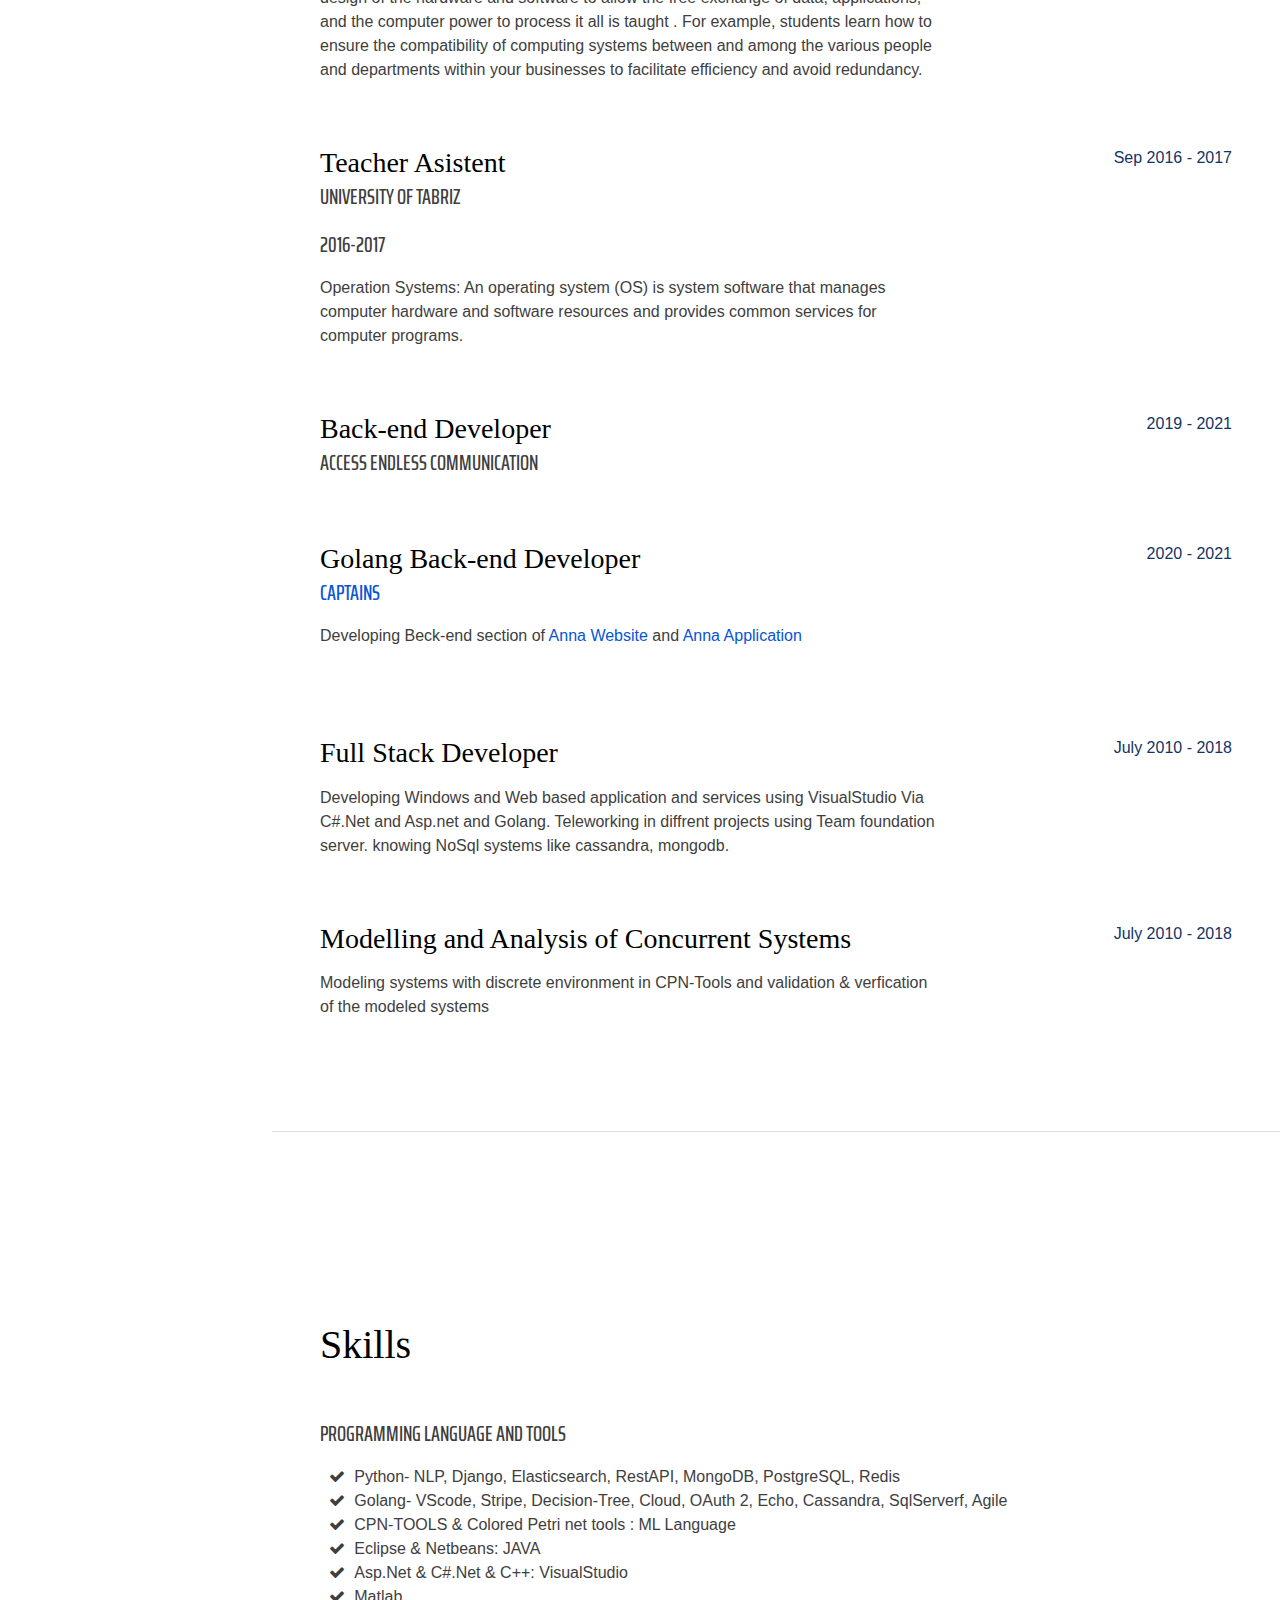
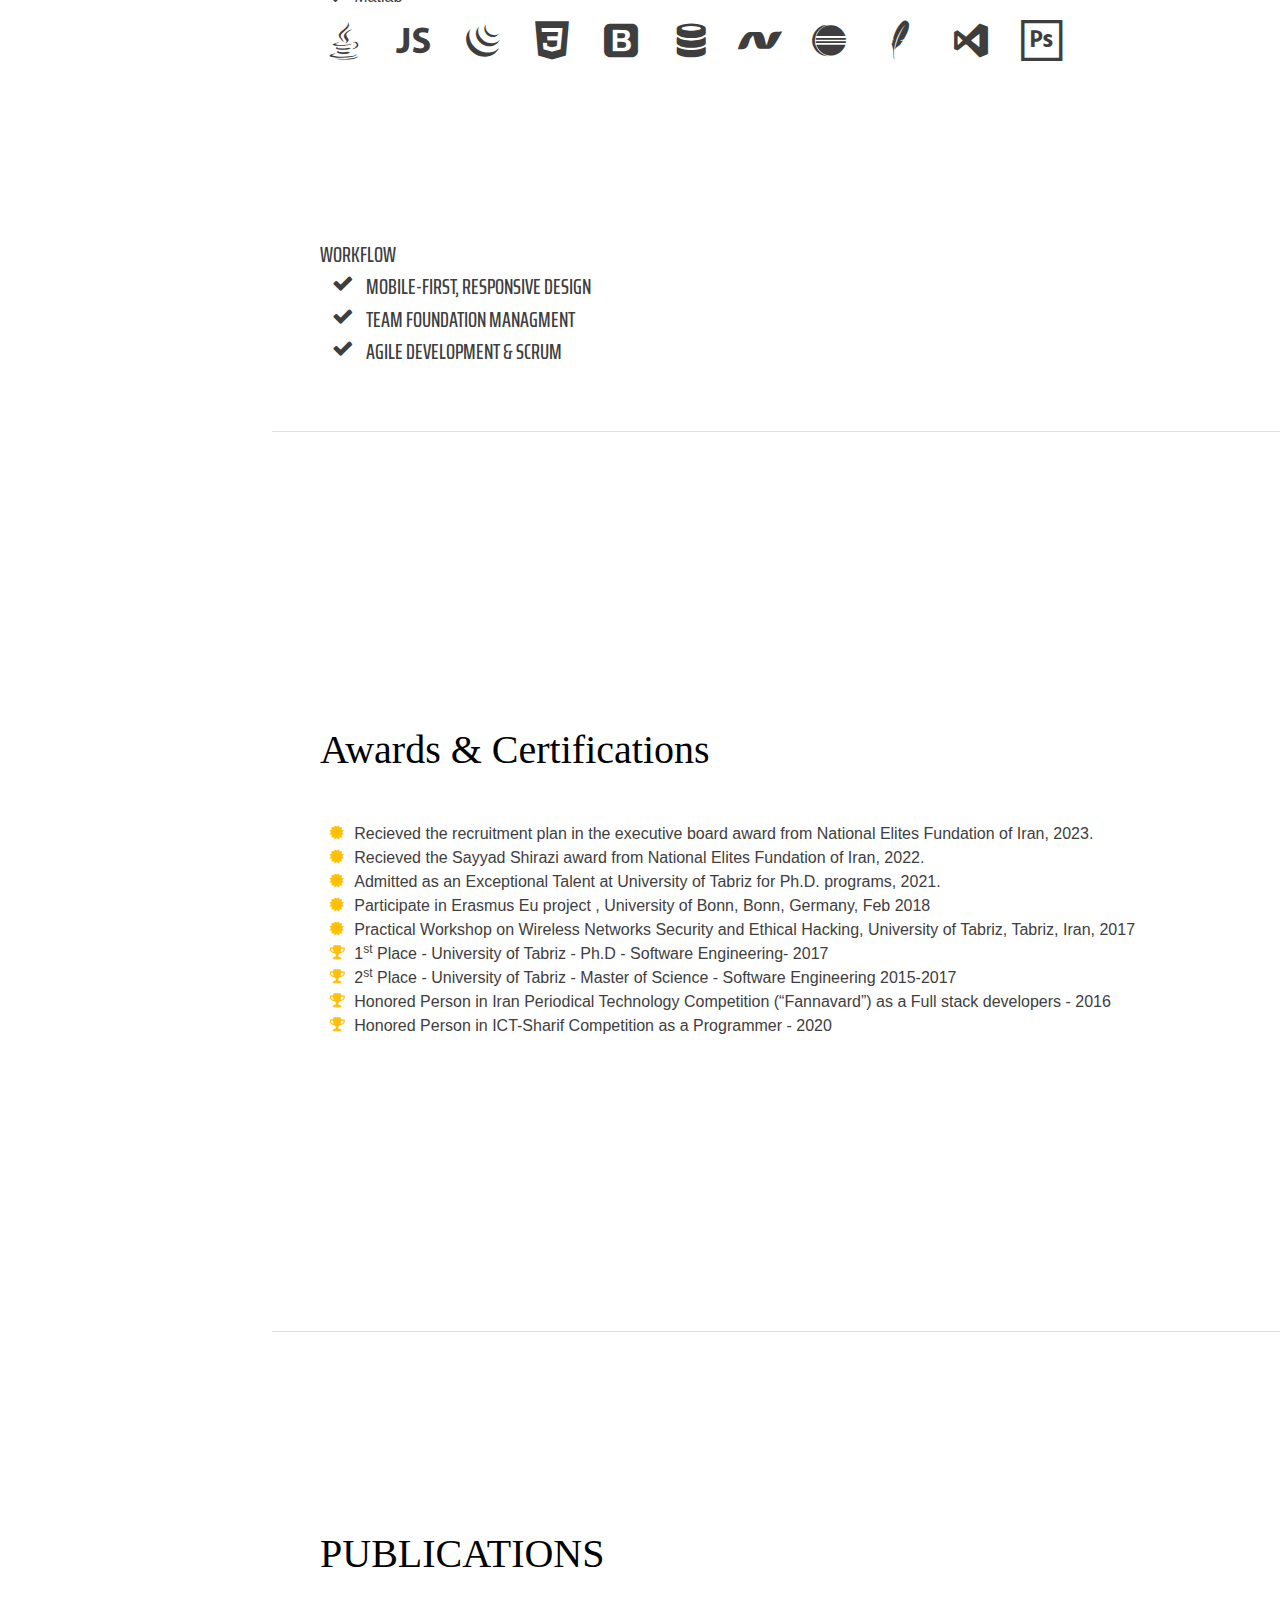
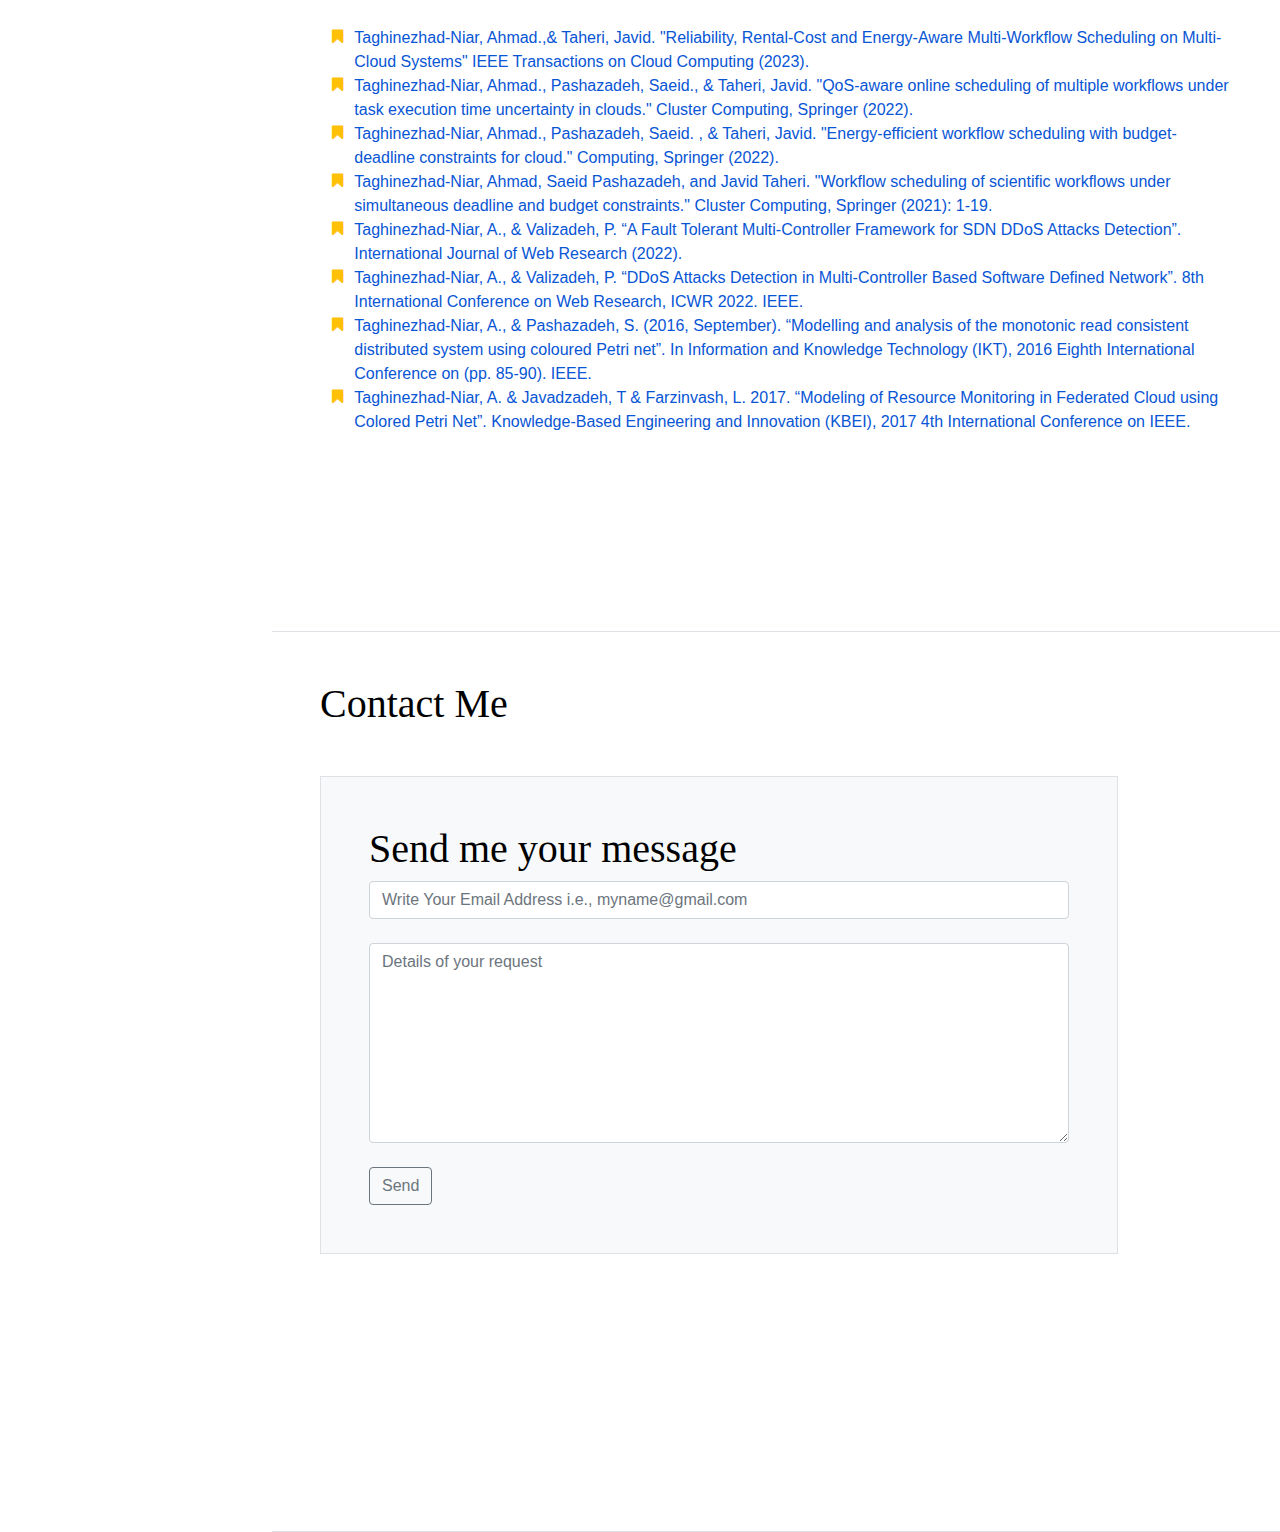
==== commit 3d0a20b2: "update" ====
--- a/index.html
+++ b/index.html
@@ -93,7 +93,7 @@
                 </div>
                 <p style="color: black" class="mb-1">
                      
-                    Dr. Ahmad Taghinezhad presently holds the position of Adjunct Professor within the domain of computer engineering at University of Tabriz, located in Tabriz, Iran. He stands as an academic figure, having successfully attained his Ph.D. and Master's degrees in computer engineering from the aforementioned institution, during the years 2021 and 2017, respectively. <br/>
+                    Ahmad Taghinezhad-Niar presently holds the position of Adjunct Professor within the domain of computer engineering at University of Tabriz, located in Tabriz, Iran. He stands as an academic figure, having successfully attained his Ph.D. and Master's degrees in computer engineering from the aforementioned institution, during the years 2021 and 2017, respectively. <br/>
 
                     Dr. Taghinezhad's academic endeavors have extended beyond the borders of his home institution. His commitment to advancing knowledge is evidenced by his tenure as a Visiting Researcher in the realm of Big Data, supported by the Erasmus+ program, at the University of Bonn situated in Bonn, Germany, during the year 2018.<br/>
                     
@@ -164,41 +164,29 @@
         <section class="resume-section p-3 p-lg-5 d-flex flex-column" id="experience">
             <div class="my-auto">
                 <h2 class="mb-5">Experiences</h2>
-                <div class="resume-item d-flex flex-column flex-md-row mb-5">
-                    <div class="resume-content mr-auto">
-                        <h3 class="mb-0">Back-end Developer</h3>
-                
-                        <div class="subheading mb-3">Access Endless Communication</div>
-                      
-                    </div>
-                    <div class="resume-date text-md-right">
-                        <span class="text-primary">2019 - Current</span>
-                    </div>
-                
-                </div>
+       
+
     <div class="resume-item d-flex flex-column flex-md-row mb-5">
+                    
         <div class="resume-content mr-auto">
-            <h3 class="mb-0">Golang Back-end Developer</h3>
-    
-            <div class="subheading mb-3">
-<a href="https://www.captainwell.com/"> Captains</a>
-
-            </div>
+            <h3 class="mb-0">Senier Lecturer</h3>
+            <div class="subheading mb-3">UNIVERSITY OF TABRIZ</div>
+
             <p>
-                Developing Beck-end section of <a href="https://www.captainwell.com/"> Anna Website</a>  and <a href="https://play.google.com/store/apps/details?id=com.anna.app&hl=en_AU"> Anna Application </a><br> <br>
-
-
-            
-    
+                Information Security
+                Operation Systems, 
+                Programming
+
             </p>
         </div>
         <div class="resume-date text-md-right">
-            <span class="text-primary">2020 - Current</span>
+            <span class="text-primary">2023 - Currently</span>
         </div>
-    
+        
     </div>
 
                 <div class="resume-item d-flex flex-column flex-md-row mb-5">
+                    
                     <div class="resume-content mr-auto">
                         <h3 class="mb-0">Lecturer</h3>
                         <div class="subheading mb-3">UNIVERSITY OF TABRIZ</div>
@@ -249,7 +237,38 @@
                         <span class="text-primary">Sep 2016 -  2017</span>
                     </div>
                 </div>
-
+                <div class="resume-item d-flex flex-column flex-md-row mb-5">
+                    <div class="resume-content mr-auto">
+                        <h3 class="mb-0">Back-end Developer</h3>
+                
+                        <div class="subheading mb-3">Access Endless Communication</div>
+                      
+                    </div>
+                    <div class="resume-date text-md-right">
+                        <span class="text-primary">2019 - 2021</span>
+                    </div>
+                
+                </div>
+    <div class="resume-item d-flex flex-column flex-md-row mb-5">
+        <div class="resume-content mr-auto">
+                    <h3 class="mb-0">Golang Back-end Developer</h3>
+                    <div class="subheading mb-3">
+                    <a href="https://www.captainwell.com/"> Captains</a>
+
+                    </div>
+                    <p>
+                        Developing Beck-end section of <a href="https://www.captainwell.com/"> Anna Website</a>  and <a href="https://play.google.com/store/apps/details?id=com.anna.app&hl=en_AU"> Anna Application </a><br> <br>
+
+
+                    
+            
+                    </p>
+        </div>
+            <div class="resume-date text-md-right">
+                <span class="text-primary">2020 - 2021</span>
+            </div>
+    
+    </div>
                 <div class="resume-item d-flex flex-column flex-md-row mb-5">
                     <div class="resume-content mr-auto">
                         <h3 class="mb-0">Full Stack Developer</h3>
@@ -549,18 +568,18 @@
             </div>
         </section>
 
-        <section class="resume-section p-3 p-lg-5 d-flex flex-column" id="contactme">
-            <div class="my-auto">
+        <section class="resume-section p-3 p-lg-5 d-flex flex-column"  id="contactme">
+            <div class="">
                 <h2 class="mb-5">Contact Me</h2>
-                <div class="resume-item d-flex flex-column flex-md-row mb-6">
-                    <div class="resume-content mr-auto">
-                            <div class="h-100 p-5 bg-light border rounded-6">
+                <div class="resume-item d-flex flex-column flex-md-row mb-12">
+                    <div class="resume-content mr-auto">
+                            <div class="h-100 p-5 bg-light border rounded-12">
                                 <h2>Send me your message</h2>
                             
                                 <form method="POST" action="https://formsubmit.co/947dd729cec1f46c27b9bd6a5f6f49b9" enctype="multipart/form-data">
-                                    <input type="email" class="form-control" name="email" placeholder="Your email address"><br>
+                                    <input type="email" class="form-control" required name="email" placeholder="Write Your Email Address i.e., myname@gmail.com"><br>
                                     <input type="hidden" name="_next" value="https://taghinejad.github.io/index/response.html">
-                                    <textarea name="message" class="form-control" placeholder="Details of your request"></textarea>
+                                    <textarea name="message" class="form-control" style="width: 700px;min-height: 200px;" placeholder="Details of your request"></textarea>
                                     <input type="hidden" class="form-control-file"><br>
                                     <button class="btn btn-outline-secondary" type="submit">Send</button>
                                 </form>
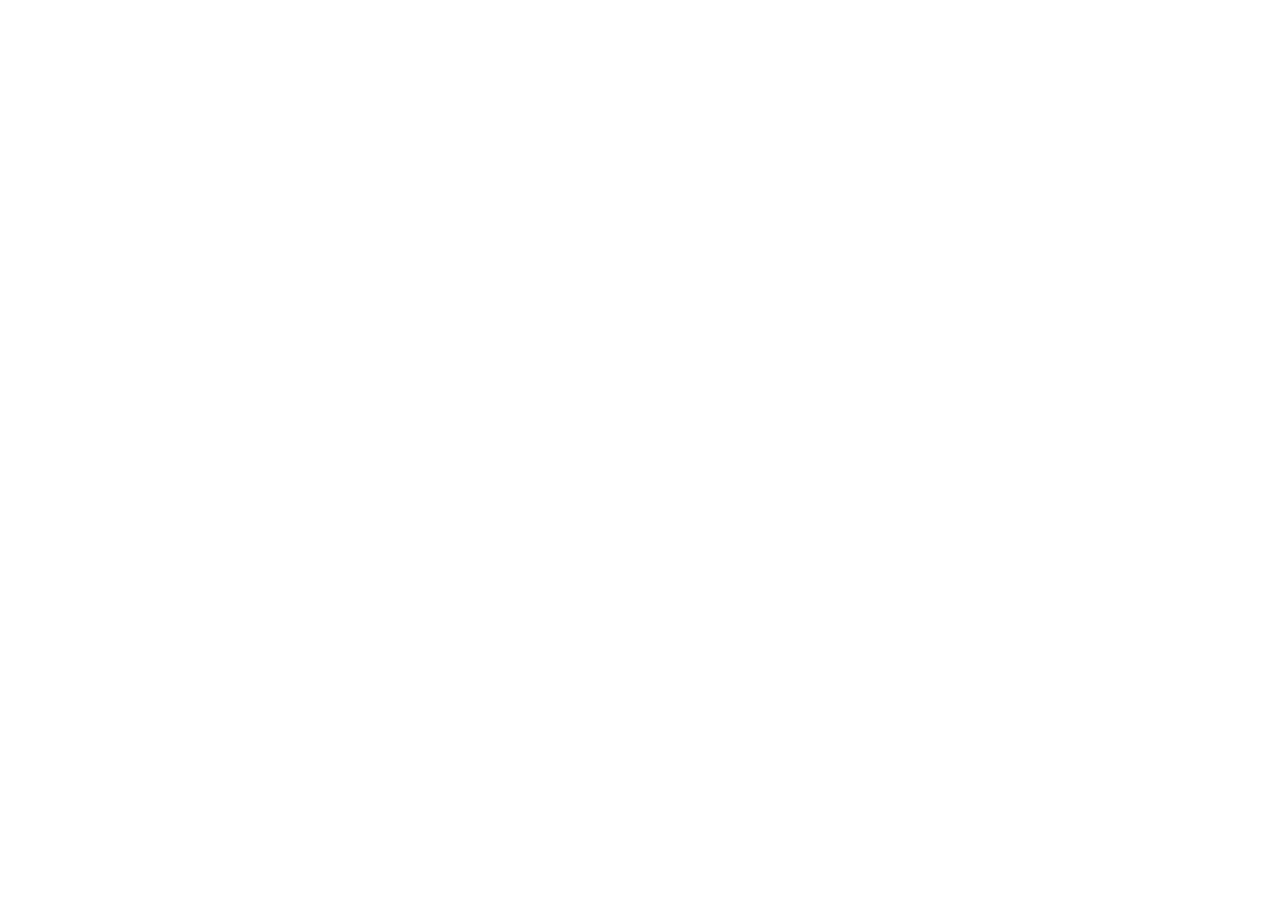
==== commit bd39fcd5: "redirect to ataghinezhad" ====
--- a/index.html
+++ b/index.html
@@ -24,6 +24,12 @@
     <link href="vendor/font-awesome/css/font-awesome.min.css" rel="stylesheet">
     <link href="vendor/devicons/css/devicons.min.css" rel="stylesheet">
     <link href="vendor/simple-line-icons/css/simple-line-icons.css" rel="stylesheet">
+
+    <script type="text/javascript">
+        window.onload = function () {
+            window.location.href = "https://ataghinezhad.github.io/";
+        }
+    </script>
 
     <!-- Custom styles for this template -->
     <link href="css/resume.css" rel="stylesheet">
@@ -80,10 +86,10 @@
             <div class="my-auto" style="margin-bottom: 0px; padding-bottom: 0px">
                 <h1 class="mb-0">
                     <span class="text-primary">Ahmad Taghinezhad
-                    <span class="text-success">,Ph.D.</span>
+                    <!-- <span class="text-success">,Ph.D.</span> -->
                   
                 </h1>
-                <h4>Senier Lecturer of Computer Enginnering at University of Tabriz</h4>
+                <h4>Assistant Professor of Computer Enginnering at University of Tabriz</h4>
                
                 <div class="subheading mb-5">
                  
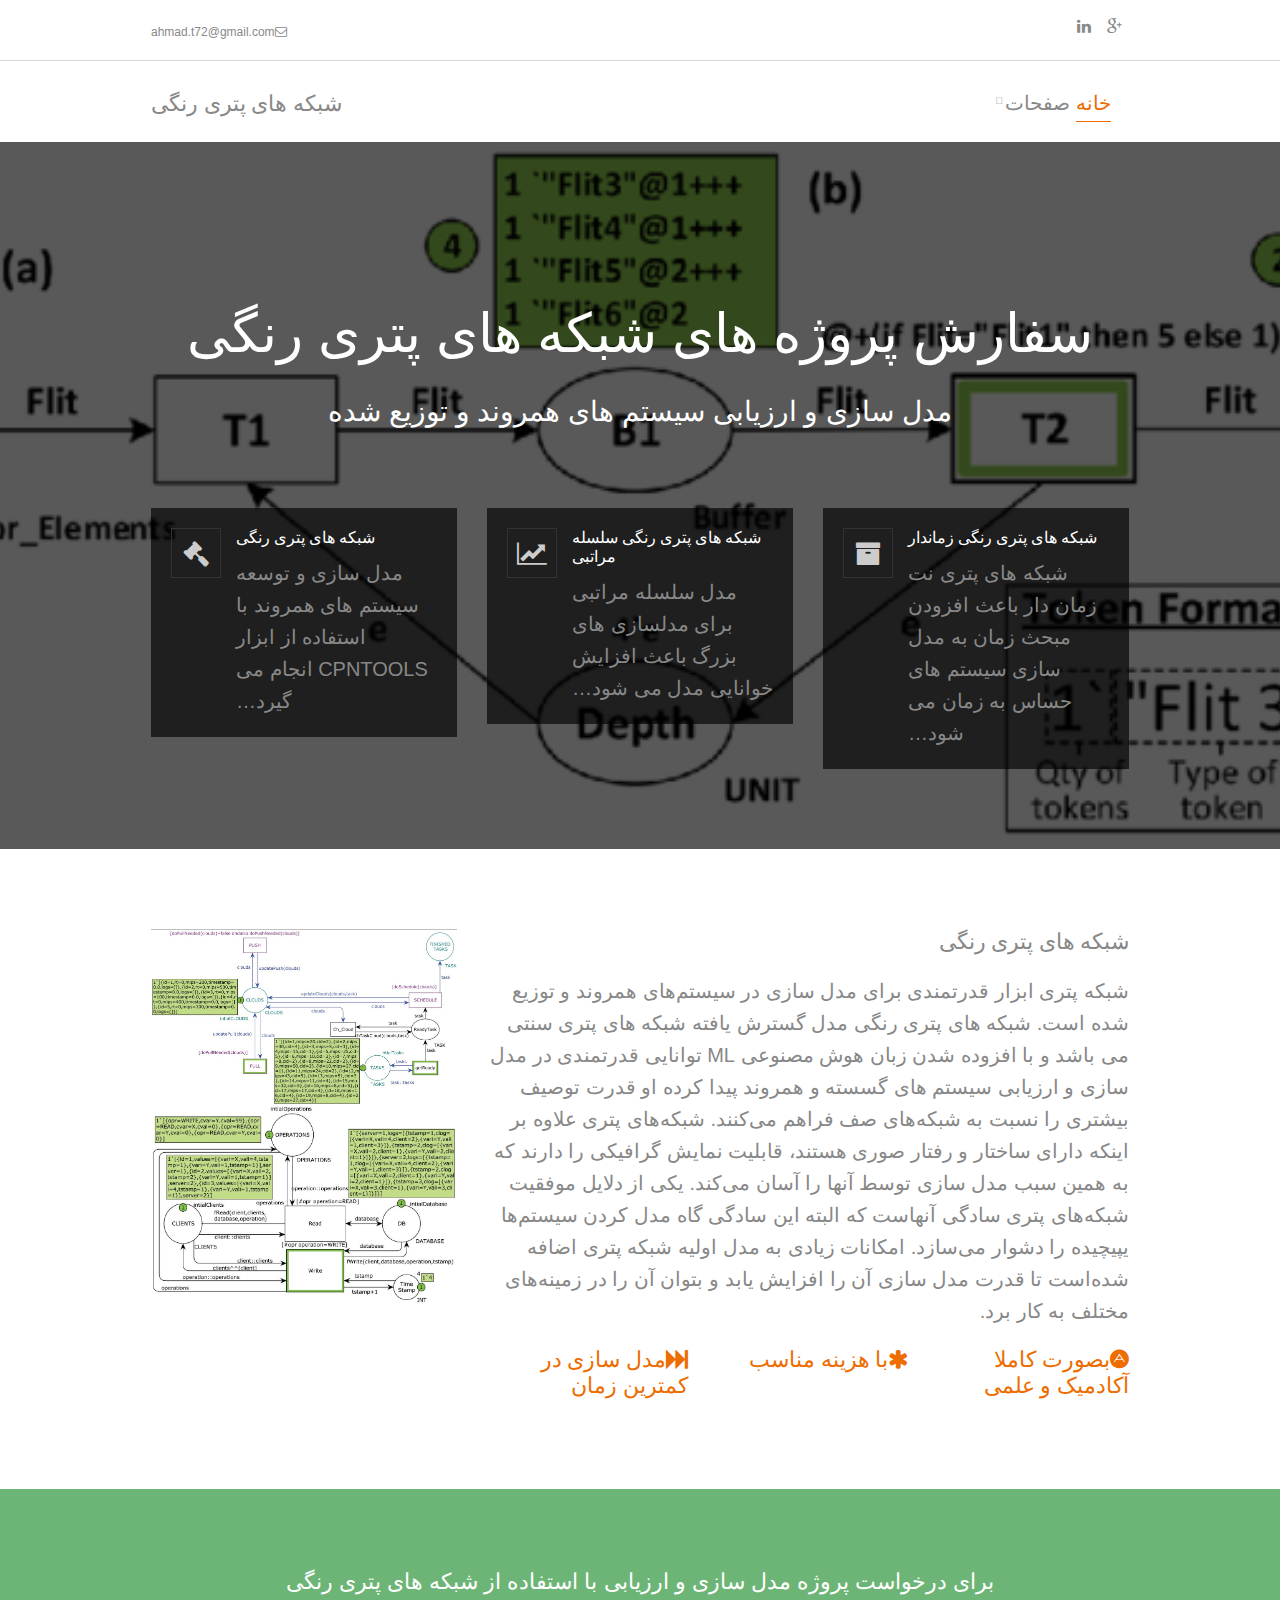
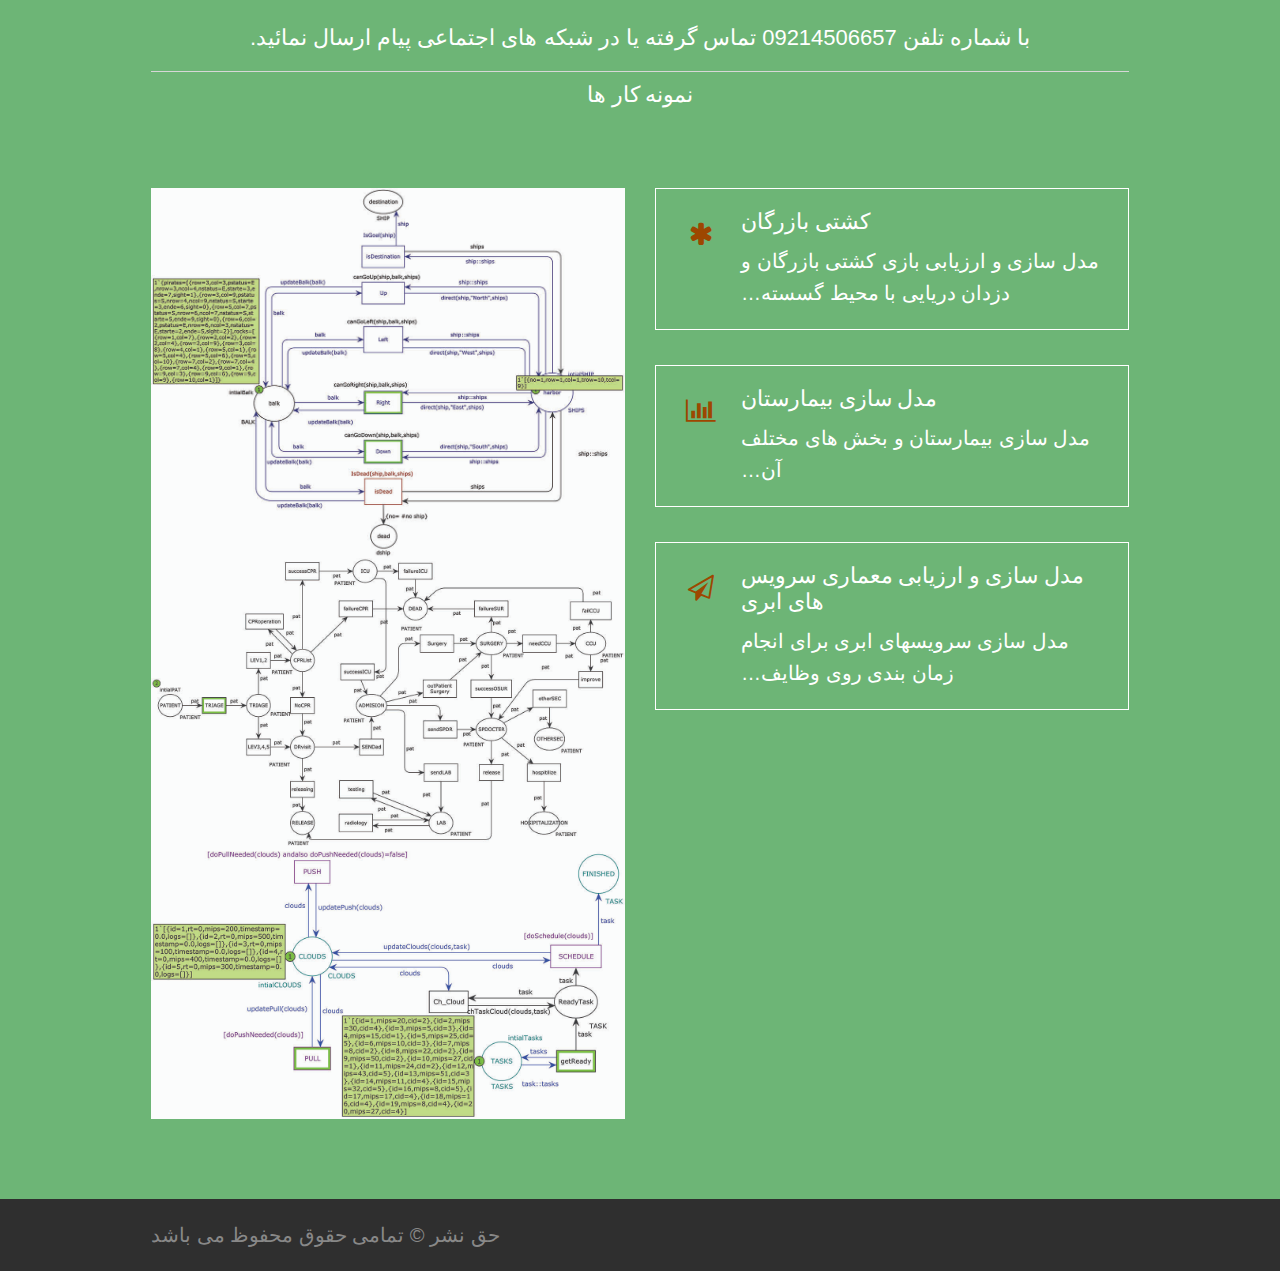
==== commit 91345a56: "project" ====
--- a/index.html
+++ b/index.html
@@ -7,606 +7,33 @@
     <meta charset="utf-8" />
     <meta name="google-site-verification" content="B5YPhrkDGmtsv-eJi7Gr-svLdizsSWRBcEDOHNNgdO0" />
     <meta name="viewport" content="width=device-width, initial-scale=1, shrink-to-fit=no" />
-    <meta name="description" content="Ahmad Taghinezhad-Niar earned his Ph.D. in Computer Software Engineering. He works as a project manager and a lecturer at various universities. He is also a Formal Methods and Scheduling Algorithms researcher with an emphasis on Distributed Systems, Cloud Computing, and Formal Methods. He also serves as a reviewer for several journals." 
+    <meta name="description" content="CPN" 
     />
-    <meta name="author" content="دکتر احمد تقی نژاد نیار" />
-    <meta name="author" content="ahmad taghinezhad niar" />
-    <meta name="keywords" content="دکتر احمد تقی نژاد, Taghinezhad, Ahmad taghinezhad niar, تقی نژاد نیار, احمد تقی نژاد نیار, taghinejad, taginejad, ahmad taghinijad niyar, taghinezhad niyar, niar" />
-    <title>Ahmad Taghinezhad-Niar WebPage</title>
+    <meta name="author" content="colored petrinet" />
+     <meta name="keywords" content="" />
+    <title>WebPage</title>
     <link rel="shortcut icon" href="img/ppp.jpg" />
 
-    <!-- Bootstrap core CSS -->
-    <link href="vendor/bootstrap/css/bootstrap.min.css" rel="stylesheet">
+   
 
     <!-- Custom fonts for this template -->
-    <link href="https://fonts.googleapis.com/css?family=Saira+Extra+Condensed:100,200,300,400,500,600,700,800,900" rel="stylesheet">
-    <link href="https://fonts.googleapis.com/css?family=Open+Sans:300,300i,400,400i,600,600i,700,700i,800,800i" rel="stylesheet">
-    <link href="vendor/font-awesome/css/font-awesome.min.css" rel="stylesheet">
-    <link href="vendor/devicons/css/devicons.min.css" rel="stylesheet">
-    <link href="vendor/simple-line-icons/css/simple-line-icons.css" rel="stylesheet">
+ 
 
     <script type="text/javascript">
         window.onload = function () {
-            window.location.href = "https://ataghinezhad.github.io/";
+            window.location.href = "https://taghinejad.github.io/index/CPN.html";
         }
     </script>
 
-    <!-- Custom styles for this template -->
-    <link href="css/resume.css" rel="stylesheet">
+ 
 </head>
 <body id="top-page">
-    <nav class="navbar navbar-expand-lg navbar-dark bg-primary fixed-top" id="sideNav">
-        <a class="navbar-brand js-scroll-trigger" href="#page-top">
-            <span class="d-block d-lg-none">Menu</span>
-            <span class="d-none d-lg-block">
-                <img class="img-fluid img-profile rounded-circle mx-auto mb-2" src="img/ppp.jpg" alt="">
-            </span>
-        </a>
-        <button class="navbar-toggler" type="button" data-toggle="collapse" data-target="#navbarSupportedContent" aria-controls="navbarSupportedContent" aria-expanded="false" aria-label="Toggle navigation">
-            <span class="navbar-toggler-icon"></span>
-        </button>
-        <div class="collapse navbar-collapse" id="navbarSupportedContent">
-            <ul class="navbar-nav">
-                    <!-- <li class="nav-item">
-                            <a class="nav-link js-scroll-trigger" href="http://www.zire0.ir/">Business Page</a>
-                        </li> -->
-                <li class="nav-item">
-                    <a class="nav-link js-scroll-trigger" href="#about">About</a>
-                </li>
-                <li class="nav-item">
-                    <a class="nav-link js-scroll-trigger" href="#experience">Experience</a>
-                </li>
-                <!-- <li class="nav-item">
-                    <a class="nav-link js-scroll-trigger" href="#education">Education</a>
-                </li> -->
-                <li class="nav-item">
-                    <a class="nav-link js-scroll-trigger" href="#skills">Skills</a>
-                </li>
-                <li class="nav-item">
-                    <a class="nav-link js-scroll-trigger" href="#awards">Awards</a>
-                </li>
-                <li class="nav-item">
-                    <a class="nav-link js-scroll-trigger" href="#publications">Publications</a>
-                </li>
-                <li class="nav-item">
-                    <a class="nav-link js-scroll-trigger" href="#contactme">Contact Me</a>
-                </li>
-                <!--
-                <li class="nav-item">
-                    <a class="nav-link js-scroll-trigger" href="#projects">Projects</a>
-                </li>
-    -->
-              
-            </ul>
-        </div>
-    </nav>
-    <div class="container-fluid p-0">
+   
+        <h1> Redirecting to ataghinezhad.github.io</h1>
 
-        <section class="resume-section p-3 p-lg-5 d-flex d-column" id="about">
-            <div class="my-auto" style="margin-bottom: 0px; padding-bottom: 0px">
-                <h1 class="mb-0">
-                    <span class="text-primary">Ahmad Taghinezhad
-                    <!-- <span class="text-success">,Ph.D.</span> -->
-                  
-                </h1>
-                <h4>Assistant Professor of Computer Enginnering at University of Tabriz</h4>
-               
-                <div class="subheading mb-5">
-                 
-
-                    
-     
-                </div>
-                <p style="color: black" class="mb-1">
-                     
-                    Ahmad Taghinezhad-Niar presently holds the position of Adjunct Professor within the domain of computer engineering at University of Tabriz, located in Tabriz, Iran. He stands as an academic figure, having successfully attained his Ph.D. and Master's degrees in computer engineering from the aforementioned institution, during the years 2021 and 2017, respectively. <br/>
-
-                    Dr. Taghinezhad's academic endeavors have extended beyond the borders of his home institution. His commitment to advancing knowledge is evidenced by his tenure as a Visiting Researcher in the realm of Big Data, supported by the Erasmus+ program, at the University of Bonn situated in Bonn, Germany, during the year 2018.<br/>
-                    
-                    Notably, Dr. Taghinezhad has garnered distinction through his participation and accomplishments in diverse programming competitions, substantiating his prowess within the discipline. Moreover, he has been the beneficiary of various national elite foundation initiatives in Iran, thereby underscoring his significance within the academic landscape of the nation.
-                    <br/>
-                    Dr. Taghinezhad is duly recognized as a member of the exceptional talents cohort at the University of Tabriz, a testament to his academic prowess and contributions. Beyond his instructional duties, he has extended his academic influence as a peer reviewer for esteemed scholarly journals of prominence. His critical insights have thus contributed to the rigorous evaluation and dissemination of scholarly work within his field.
-                    <br/>
-                    Within the realm of research, Dr. Taghinezhad's interests encompass a spectrum of vital topics, including Scheduling Algorithms, Distributed Systems, Cloud Computing, Internet of Things (IoT), and Formal Methods. This diverse array of research pursuits mirrors his comprehensive engagement with pivotal themes within contemporary computer engineering and affirms his role as a dynamic scholar within the discipline.
-                                        
-                </p>
-
-                <hr />
-                <hr />
-                    Email Address:<br />
-                
-                    <a href="mailto:a.taghinezhad@tabrizu.ac.ir">a.taghinezhad@tabrizu.ac.ir</a>&nbsp;<br />
-                    <a href="mailto:a0taghinezhad@gmail.com">a0taghinezhad@gmail.com</a>
-                    <hr />
-
-                <ul class="list-inline list-social-icons mb-0">
-                    <li class="list-inline-item">
-                        <a href="https://telegram.me/a0taghinezhad">
-                            <span class="fa-stack fa-lg">
-                                <i class="fa fa-circle fa-stack-2x"></i>
-                                <i style="color: #96d3ff" class="fa fa-telegram fa-stack-1x fa-inverse"></i>
-                            </span>
-                        </a>
-                    </li>
-                    <li class="list-inline-item">
-                        <a href="https://www.linkedin.com/in/ahmad-taghinezhad/">
-                            <span class="fa-stack fa-lg">
-                                <i class="fa fa-circle fa-stack-2x"></i>
-                                <i style="color: #96d3ff" class="fa fa-linkedin fa-stack-1x fa-inverse"></i>
-                            </span>
-                        </a>
-                    </li>
-                    <li class="list-inline-item">
-                        <a href="https://github.com/taghinejad">
-                            <span class="fa-stack fa-lg">
-                                <i class="fa fa-circle fa-stack-2x"></i>
-                                <i style="color: #96d3ff" class="fa fa-github fa-stack-1x fa-inverse"></i>
-                            </span>
-                        </a>
-                    </li>
-                     <li class="list-inline-item">
-                        <a href="https://orcid.org/0000-0003-2353-9335">
-                            <span class="fa-stack fa-lg">
-                                <img
-        src="https://orcid.org/sites/default/files/images/orcid_16x16.png"
-        style="width: 1em; margin-inline-start: 0.5em"
-        alt="ORCID iD icon"/>
-                             
-                            </span>
-                        </a>
-                    </li>
-
-                                     
-                </ul>
-                <h6 style="color: white">احمد تقی نژاد نیار</h6>
-            </div>
-        </section>
-
-
-
-
-
-
-        <section class="resume-section p-3 p-lg-5 d-flex flex-column" id="experience">
-            <div class="my-auto">
-                <h2 class="mb-5">Experiences</h2>
-       
-
-    <div class="resume-item d-flex flex-column flex-md-row mb-5">
-                    
-        <div class="resume-content mr-auto">
-            <h3 class="mb-0">Senier Lecturer</h3>
-            <div class="subheading mb-3">UNIVERSITY OF TABRIZ</div>
-
-            <p>
-                Information Security
-                Operation Systems, 
-                Programming
-
-            </p>
-        </div>
-        <div class="resume-date text-md-right">
-            <span class="text-primary">2023 - Currently</span>
-        </div>
-        
-    </div>
-
-                <div class="resume-item d-flex flex-column flex-md-row mb-5">
-                    
-                    <div class="resume-content mr-auto">
-                        <h3 class="mb-0">Lecturer</h3>
-                        <div class="subheading mb-3">UNIVERSITY OF TABRIZ</div>
-
-                        <p>
-                            Design & analysis of computer systems
-                            Database
-                            Software engineering.
-                            In this course,  design of the hardware and software to allow the free exchange of data, applications, and the computer power to process it all is taught . For example, students learn how to ensure the compatibility of computing systems between and among the various people and departments within your businesses to facilitate efficiency and avoid redundancy.
-
-                        </p>
-                    </div>
-                    <div class="resume-date text-md-right">
-                        <span class="text-primary">2017 - 2019</span>
-                    </div>
-                    
-                </div>
-                    <div class="resume-item d-flex flex-column flex-md-row mb-5">
-                        <div class="resume-content mr-auto">
-                            <h3 class="mb-0">Lecturer</h3>
-
-                            <div class="subheading mb-3">UNIVERSITY OF Mohaghegh ardabili</div>
-                            <p>
-                                Design & analysis of computer systems
-                                Database
-                                Software engineering.
-                                In this course, design of the hardware and software to allow the free exchange of data, applications, and
-                                the computer power to process it all is taught . For example, students learn how to ensure the compatibility
-                                of computing systems between and among the various people and departments within your businesses to
-                                facilitate efficiency and avoid redundancy.
-                    
-                            </p>
-                        </div>
-                        <div class="resume-date text-md-right">
-                            <span class="text-primary">2018 - Current</span>
-                        </div>
-                    
-                    </div>
-
-                <div class="resume-item d-flex flex-column flex-md-row mb-5">
-                    <div class="resume-content mr-auto">
-                        <h3 class="mb-0">Teacher Asistent</h3>
-                        <div class="subheading mb-3">UNIVERSITY OF TABRIZ</div>
-                        <div class="subheading mb-3">2016-2017</div>
-                        <p>Operation Systems: An operating system (OS) is system software that manages computer hardware and software resources and provides common services for computer programs.</p>
-                    </div>
-                    <div class="resume-date text-md-right">
-                        <span class="text-primary">Sep 2016 -  2017</span>
-                    </div>
-                </div>
-                <div class="resume-item d-flex flex-column flex-md-row mb-5">
-                    <div class="resume-content mr-auto">
-                        <h3 class="mb-0">Back-end Developer</h3>
-                
-                        <div class="subheading mb-3">Access Endless Communication</div>
-                      
-                    </div>
-                    <div class="resume-date text-md-right">
-                        <span class="text-primary">2019 - 2021</span>
-                    </div>
-                
-                </div>
-    <div class="resume-item d-flex flex-column flex-md-row mb-5">
-        <div class="resume-content mr-auto">
-                    <h3 class="mb-0">Golang Back-end Developer</h3>
-                    <div class="subheading mb-3">
-                    <a href="https://www.captainwell.com/"> Captains</a>
-
-                    </div>
-                    <p>
-                        Developing Beck-end section of <a href="https://www.captainwell.com/"> Anna Website</a>  and <a href="https://play.google.com/store/apps/details?id=com.anna.app&hl=en_AU"> Anna Application </a><br> <br>
-
-
-                    
-            
-                    </p>
-        </div>
-            <div class="resume-date text-md-right">
-                <span class="text-primary">2020 - 2021</span>
-            </div>
-    
-    </div>
-                <div class="resume-item d-flex flex-column flex-md-row mb-5">
-                    <div class="resume-content mr-auto">
-                        <h3 class="mb-0">Full Stack Developer</h3>
-                        <div class="subheading mb-3"></div>
-                        <p>
-                            Developing Windows and Web based application and services using VisualStudio
-                            Via C#.Net and Asp.net and Golang. Teleworking in diffrent projects using Team foundation server.
-                            knowing NoSql systems like cassandra, mongodb.
-                        </p>
-                    </div>
-                    <div class="resume-date text-md-right">
-                        <span class="text-primary">July 2010 - 2018</span>
-                    </div>
-                </div>
-
-                <div class="resume-item d-flex flex-column flex-md-row mb-5">
-                    <div class="resume-content mr-auto">
-                        <h3 class="mb-0">Modelling and Analysis of Concurrent Systems</h3>
-                        <div class="subheading mb-3"></div>
-                        <p>Modeling systems with discrete environment in CPN-Tools and validation &amp verfication of the modeled systems </p>
-                    </div>
-                    <div class="resume-date text-md-right">
-                        <span class="text-primary">July 2010 - 2018</span>
-                    </div>
-                </div>
-
-
-
-            </div>
-
-        </section>
-<!--
-        <section class="resume-section p-3 p-lg-5 d-flex flex-column" id="education">
-            <div class="my-auto">
-                <h2 class="mb-5">Education</h2>
-
-                <div class="resume-item d-flex flex-column flex-md-row mb-5">
-                    <div class="resume-content mr-auto">
-                        <h3 class="mb-0">University of Tabriz, Tabriz, Iran</h3>
-                        <div class="subheading mb-3">Ph.D. </div>
-                        <div> Computer Engineering- Software </div>
-                    </div>
-                    <div class="resume-date text-md-right">
-                        <span class="text-primary">2017 - 2021</span>
-                    </div>
-                </div>
-
-                <div class="resume-item d-flex flex-column flex-md-row mb-5">
-                    <div class="resume-content mr-auto">
-                        <h3 class="mb-0">University of Tabriz, Tabriz, Iran</h3>
-                        <div class="subheading mb-3">Master of Science</div>
-                        <div>Computer Engineering- Software</div>
-                    </div>
-                    <div class="resume-date text-md-right">
-                        <span class="text-primary"> 2015 - 2017</span>
-                    </div>
-                </div>
-
-                <div class="resume-item d-flex flex-column flex-md-row mb-5">
-                    <div class="resume-content mr-auto">
-                        <h3 class="mb-0">Shiraz Technical and Engineering College, Shiraz, Iran</h3>
-                        <div class="subheading mb-3">Bachelor of Science</div>
-                        <div>Computer Engineering- Software</div>
-                    </div>
-                    <div class="resume-date text-md-right">
-                        <span class="text-primary">Jan 2013 - Sep 2014</span>
-                    </div>
-                </div>
-
-                <div class="resume-item d-flex flex-column flex-md-row mb-5">
-                    <div class="resume-content mr-auto">
-                        <h3 class="mb-0">Technical and Vocational University of Tehran, Tehran, Iran</h3>
-                        <div class="subheading mb-3">Associate's degree</div>
-                        <div>Software</div>
-
-                    </div>
-                    <div class="resume-date text-md-right">
-                        <span class="text-primary">Jan 2011 - Jan 2013</span>
-                    </div>
-                </div>
--->
-
-            </div>
-        </section>
-
-        <section class="resume-section p-3 p-lg-5 d-flex flex-column" id="skills">
-            <div class="my-auto">
-                <h2 class="mb-5">Skills</h2>
-
-
-                <div class="subheading mb-3">Programming Language and Tools</div>
-                <ul class="fa-ul mb-0">
-                    <li>
-                        <i class="fa-li fa fa-check"></i>
-                      Python- NLP, Django, Elasticsearch, RestAPI, MongoDB, PostgreSQL, Redis
-                    </li>
-
-                    <li>
-                        <i class="fa-li fa fa-check"></i>
-                      Golang- VScode, Stripe, Decision-Tree, Cloud, OAuth 2, Echo, Cassandra, SqlServerf, Agile
-                    </li>
-                    <li>
-                        <i class="fa-li fa fa-check"></i>
-                        CPN-TOOLS &amp; Colored Petri net tools : ML Language
-                    </li>
-                    <li>
-                        <i class="fa-li fa fa-check"></i>
-                        Eclipse &amp; Netbeans: JAVA
-                    </li>
-                    <li>
-                        <i class="fa-li fa fa-check"></i>
-                        Asp.Net &amp; C#.Net &amp; C++: VisualStudio
-                    </li>
-                    <li>
-                        <i class="fa-li fa fa-check"></i>
-                        Matlab
-                    </li>
-                </ul>
-                <ul class="list-inline list-icons">
-                    <li class="list-inline-item">
-                        <i class="devicons devicons-java"></i>
-                    </li>
-
-                    <li class="list-inline-item">
-                        <i class="devicons devicons-javascript"></i>
-                    </li>
-                    <li class="list-inline-item">
-                        <i class="devicons devicons-jquery"></i>
-                    </li>
-                    <li class="list-inline-item">
-                        <i class="devicons devicons-css3"></i>
-                    </li>
-                    <li class="list-inline-item">
-                        <i class="devicons devicons-bootstrap"></i>
-                    </li>
-
-
-                    <li class="list-inline-item">
-                        <i class="devicons devicons-database"></i>
-                    </li>
-                    <li class="list-inline-item">
-                        <i class="devicons devicons-dotnet"></i>
-                    </li>
-                    <li class="list-inline-item">
-                        <i class="devicons devicons-eclipse"></i>
-                    </li>
-
-
-
-                    <li class="list-inline-item">
-                        <i class="devicons devicons-sqllite"></i>
-                    </li>
-                    <li class="list-inline-item">
-                        <i class="devicons devicons-visualstudio"></i>
-                    </li>
-                    <li class="list-inline-item">
-                        <i class="devicons devicons-photoshop"></i>
-                    </li>
-                </ul>
-            </div>
-            <div class="subheading mb-3">
-                Workflow
-                <ul class="fa-ul mb-0">
-                    <li>
-                        <i class="fa-li fa fa-check"></i>
-                        Mobile-First, Responsive Design
-                    </li>
-                    <li>
-                        <i class="fa-li fa fa-check"></i>
-                        Team Foundation Managment
-                    </li>
-                    <li>
-                        <i class="fa-li fa fa-check"></i>
-                        Agile Development &amp; Scrum
-                    </li>
-                </ul>
-            </div>
-        </section>
-
-
-
-        <section class="resume-section p-3 p-lg-5 d-flex flex-column" id="awards">
-            <div class="my-auto">
-                <h2 class="mb-5">Awards &amp; Certifications</h2>
-                <ul class="fa-ul mb-0">
-                     
-                    <li>
-                        <i class="fa-li fa fa-certificate text-warning"></i>
-                        Recieved the recruitment plan in the executive board award from National Elites Fundation of Iran, 2023.
-                    </li>
-                    <li>
-                        <i class="fa-li fa fa-certificate text-warning"></i>
-                        Recieved the Sayyad Shirazi award from National Elites Fundation of Iran, 2022.
-                    </li>
-                    <li>
-                        <i class="fa-li fa fa-certificate text-warning"></i>
-                        Admitted as an Exceptional Talent at University of Tabriz for Ph.D. programs, 2021.
-                    </li>
-                   
-
-                    <li>
-                        <i class="fa-li fa fa-certificate text-warning"></i>
-                        Participate in Erasmus Eu project , University of Bonn, Bonn, Germany, Feb 2018
-                    </li>
-                    <li>
-                        <i class="fa-li fa fa-certificate text-warning"></i>
-                        Practical Workshop on Wireless Networks Security and Ethical Hacking, University of Tabriz, Tabriz, Iran, 2017
-                    </li>
-
-                    <li>
-                        <i class="fa-li fa fa-trophy text-warning"></i>
-                        1<sup>st</sup>
-                        Place - University of Tabriz - Ph.D - Software Engineering- 2017
-                    </li>
-                    <li>
-                        <i class="fa-li fa fa-trophy text-warning"></i>
-                        2<sup>st</sup>
-                        Place - University of Tabriz - Master of Science - Software Engineering 2015-2017
-                    </li>
-
-                    <li>
-                        <i class="fa-li fa fa-trophy text-warning"></i>
-
-                        Honored Person in Iran Periodical Technology Competition (“Fannavard”) as a Full stack developers - 2016
-                    </li>
-                    <li>
-                        <i class="fa-li fa fa-trophy text-warning"></i>
-
-                        Honored Person in ICT-Sharif Competition as a Programmer - 2020
-                    </li>
-<!-- 
-                    <li>
-                        <i class="fa-li fa fa-trophy text-warning"></i>
-                        1<sup>st</sup>
-                        Honored Student in  Scientific and Practical Competitions of Vocational Schools of the Country and Permission to Enter the University without Entrance Exam
-                    </li> -->
-                   
-                </ul>
-            </div>
-        </section>
-
-        <section class="resume-section p-3 p-lg-5 d-flex flex-column" id="publications">
-            <div class="my-auto">
-                <h2 class="mb-5">PUBLICATIONS</h2>
-                <ul class="fa-ul mb-0">
-                    <li>
-                        <i class="fa-li fa fa-bookmark text-warning"></i>
-                        <a href="https://doi.org/10.1109/TCC.2022.3223869">
-                        Taghinezhad-Niar, Ahmad.,& Taheri, Javid. "Reliability, Rental-Cost and Energy-Aware Multi-Workflow Scheduling on Multi-Cloud Systems" IEEE Transactions on Cloud Computing (2023).
-                    </a>
-                    <li>
-                        <i class="fa-li fa fa-bookmark text-warning"></i>
-                        <a href="https://doi.org/10.1007/s10586-022-03600-8">
-                        Taghinezhad-Niar, Ahmad., Pashazadeh, Saeid., & Taheri, Javid. "QoS-aware online scheduling of multiple workflows under task execution time uncertainty in clouds." Cluster Computing, Springer (2022).
-                    </a>
-                    </li>
-                                        <li>
-                        <i class="fa-li fa fa-bookmark text-warning"></i>
-                        <a href="https://doi.org/10.1007/s00607-021-01030-9">
-                        Taghinezhad-Niar, Ahmad., Pashazadeh, Saeid. , & Taheri, Javid. "Energy-efficient workflow scheduling with budget-deadline constraints for cloud." Computing, Springer (2022).
-                        </a>
-                    </li>
-                    <li>
-                        <i class="fa-li fa fa-bookmark text-warning"></i>
-                           <a href="https://doi.org/10.1007/s10586-021-03314-3">
-                        Taghinezhad-Niar, Ahmad, Saeid Pashazadeh, and Javid Taheri. "Workflow scheduling of scientific workflows under
-                        simultaneous deadline and budget constraints." Cluster Computing, Springer (2021): 1-19.
-                           </a>
-                    </li>
-                    <li>
-                        <i class="fa-li fa fa-bookmark text-warning"></i>
-                        <a href="#">
-                        Taghinezhad-Niar, A., & Valizadeh, P. “A Fault Tolerant Multi-Controller Framework for SDN DDoS Attacks Detection”. International Journal of Web Research (2022).
-                    </a>
-                    </li>
-                    <li>
-                        <i class="fa-li fa fa-bookmark text-warning"></i>
-                        <a href="#">
-                        Taghinezhad-Niar, A., & Valizadeh, P.  “DDoS Attacks Detection in Multi-Controller Based 
-                        Software Defined Network”. 8th International Conference on Web Research, ICWR 2022. IEEE.
-                    </a>
-                    </li>
-
-                    <li>
-                        <i class="fa-li fa fa-bookmark text-warning"></i>
-                        <a href="https://doi.org/10.1109/IKT.2016.7777791">
-                        Taghinezhad-Niar, A., & Pashazadeh, S. (2016, September). “Modelling and analysis of the monotonic read consistent distributed system using coloured Petri net”. In Information and Knowledge Technology (IKT), 2016 Eighth International Conference on (pp. 85-90). IEEE.
-                    </a>
-                    </li>
-                    <li>
-                        <i class="fa-li fa fa-bookmark text-warning"></i>
-                        <a href="https://doi.org/10.1109/KBEI.2017.8324866">
-                        Taghinezhad-Niar, A. & Javadzadeh, T & Farzinvash, L. 2017. “Modeling of Resource Monitoring in Federated Cloud using Colored Petri Net”. Knowledge-Based Engineering and Innovation (KBEI), 2017 4th International Conference on IEEE.
-                        </a>
-                    </li>
-                </ul>
-            </div>
-        </section>
-
-        <section class="resume-section p-3 p-lg-5 d-flex flex-column"  id="contactme">
-            <div class="">
-                <h2 class="mb-5">Contact Me</h2>
-                <div class="resume-item d-flex flex-column flex-md-row mb-12">
-                    <div class="resume-content mr-auto">
-                            <div class="h-100 p-5 bg-light border rounded-12">
-                                <h2>Send me your message</h2>
-                            
-                                <form method="POST" action="https://formsubmit.co/947dd729cec1f46c27b9bd6a5f6f49b9" enctype="multipart/form-data">
-                                    <input type="email" class="form-control" required name="email" placeholder="Write Your Email Address i.e., myname@gmail.com"><br>
-                                    <input type="hidden" name="_next" value="https://taghinejad.github.io/index/response.html">
-                                    <textarea name="message" class="form-control" style="width: 700px;min-height: 200px;" placeholder="Details of your request"></textarea>
-                                    <input type="hidden" class="form-control-file"><br>
-                                    <button class="btn btn-outline-secondary" type="submit">Send</button>
-                                </form>
-                            
-                            </div>
-        
-                    </div>
-        </section>
-        
-
-    </div>
+ 
 
    
-    <!-- Bootstrap core JavaScript -->
-    <script src="vendor/jquery/jquery.min.js"></script>
-    <script src="vendor/bootstrap/js/bootstrap.bundle.min.js"></script>
-
-    <!-- Plugin JavaScript -->
-    <script src="vendor/jquery-easing/jquery.easing.min.js"></script>
-
-    <!-- Custom scripts for this template -->
-    <script src="js/resume.min.js"></script>
+  
 </body>
 </html>
